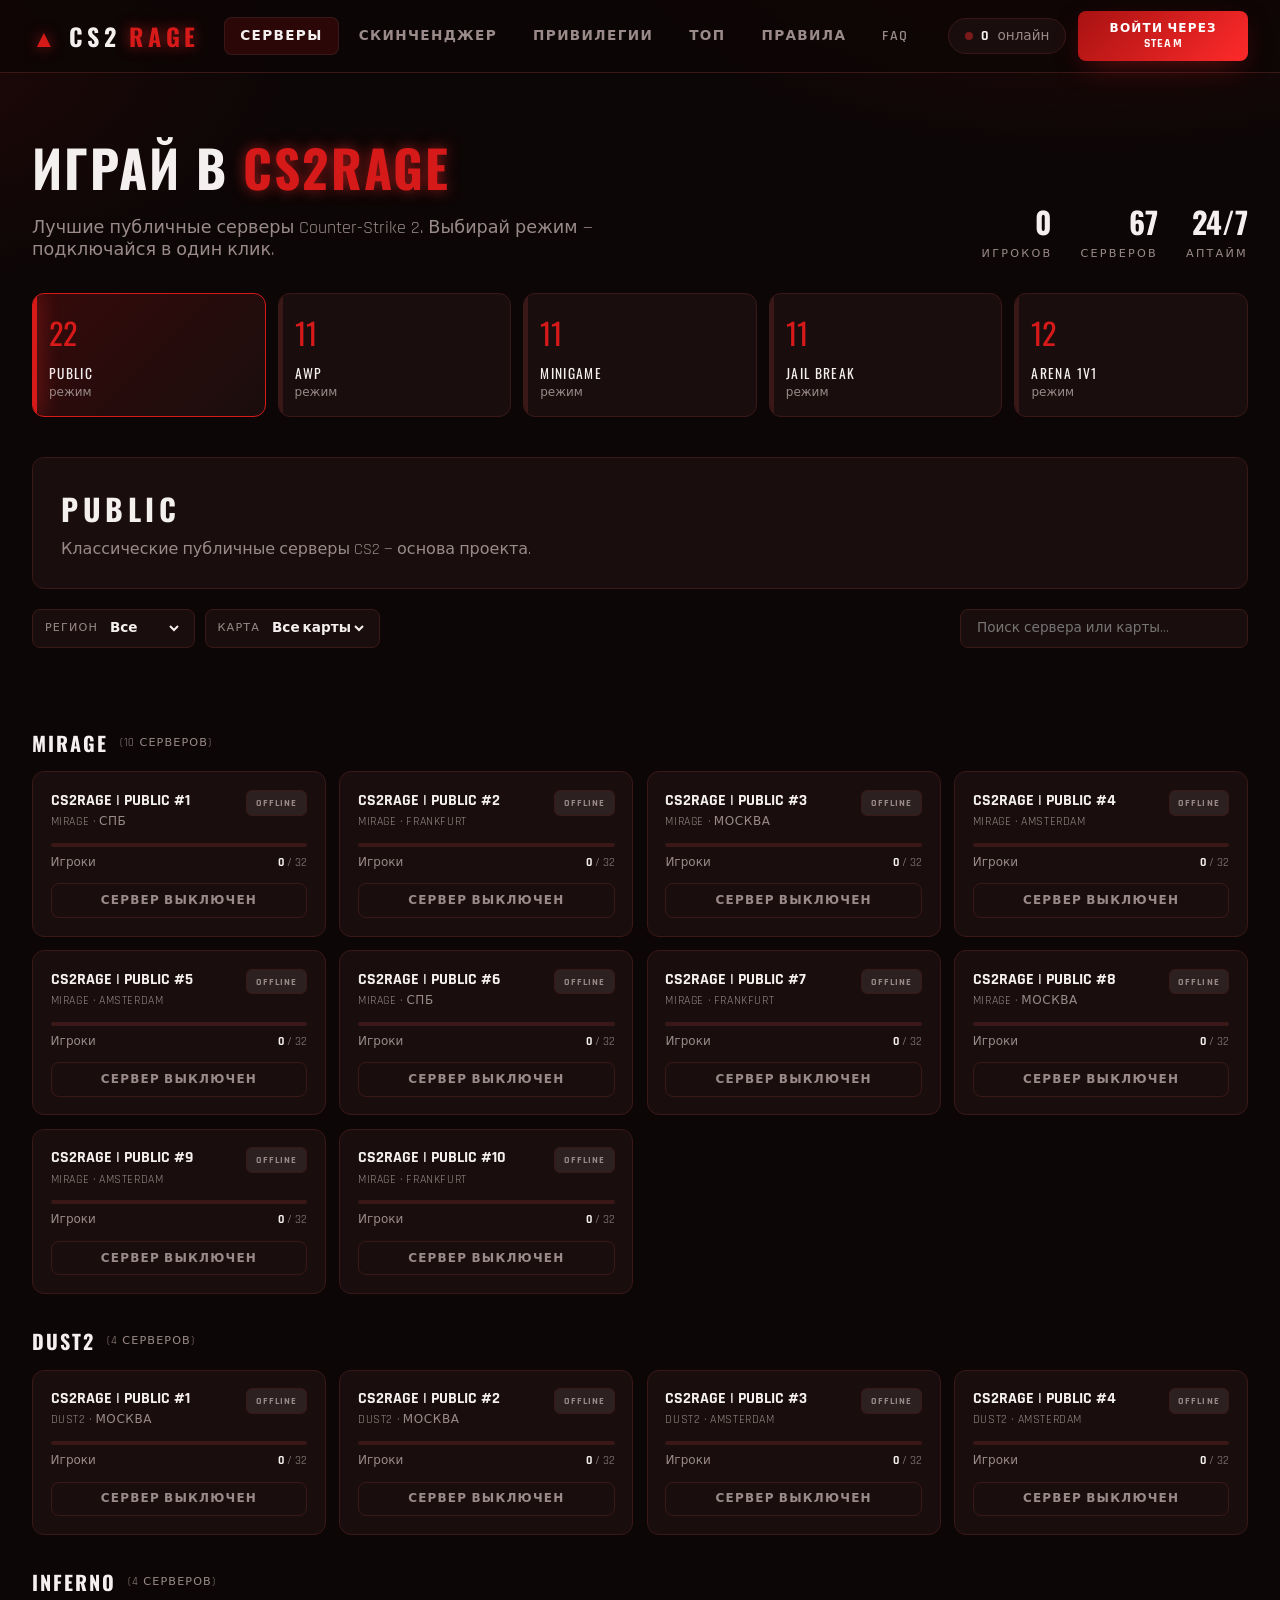
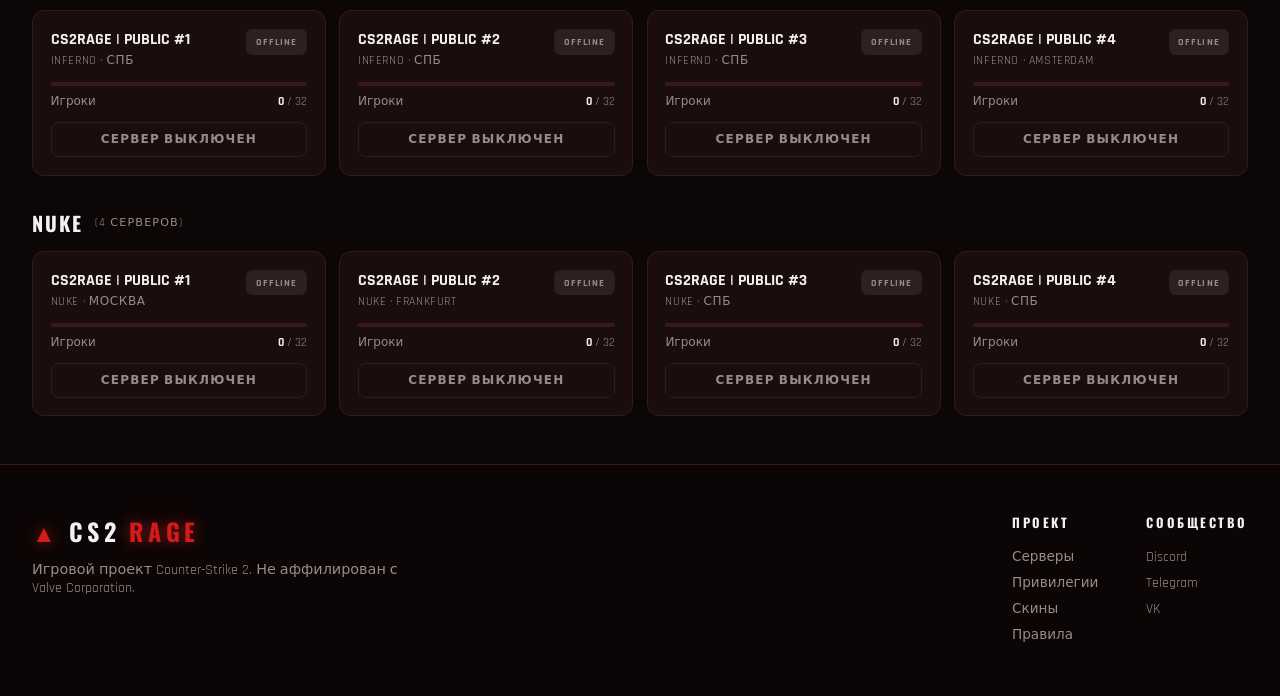
==== cs2rage/index.html @ 8e81a60e "Add files via upload" ====
<!DOCTYPE html>
<html lang="ru">
<head>
<meta charset="UTF-8">
<meta name="viewport" content="width=device-width, initial-scale=1.0">
<title>CS2RAGE — Серверы Counter-Strike 2</title>
<meta name="description" content="CS2RAGE — игровой проект Counter-Strike 2. Public, AWP, Minigame, Jail, Arena.">
<link rel="preconnect" href="https://fonts.googleapis.com">
<link rel="preconnect" href="https://fonts.gstatic.com" crossorigin>
<link href="https://fonts.googleapis.com/css2?family=Rajdhani:wght@500;600;700&family=Oswald:wght@500;700&display=swap" rel="stylesheet">
<link rel="stylesheet" href="css/style.css">
</head>
<body>

<section class="hero">
  <div class="container">
    <div class="row">
      <div>
        <h1>Играй в <span class="text-primary text-glow">CS2RAGE</span></h1>
        <p>Лучшие публичные серверы Counter-Strike 2. Выбирай режим — подключайся в один клик.</p>
      </div>
      <div class="stats" id="hero-stats"></div>
    </div>
    <div class="modes" id="modes"></div>
  </div>
</section>

<section style="padding-top:.5rem">
  <div class="container">
    <div class="mode-info" id="mode-info"></div>
    <div class="filters">
      <div class="filter-group">
        <label class="filter">Регион
          <select id="region">
            <option value="all">Все</option>
            <option value="ru">Россия</option>
            <option value="eu">Европа</option>
          </select>
        </label>
        <label class="filter">Карта
          <select id="map-filter"></select>
        </label>
      </div>
      <input id="search" class="search" placeholder="Поиск сервера или карты...">
    </div>
  </div>
</section>

<section style="padding-top:1rem;padding-bottom:3rem">
  <div class="container" id="servers"></div>
</section>

<script src="js/data-servers.js"></script>
<script src="js/layout.js"></script>
<script src="js/servers.js"></script>
</body>
</html>
---- cs2rage/css/style.css ----
:root{
  --bg:#0d0606;
  --fg:#f5f0f0;
  --muted:#9a8a8a;
  --card:#1a0d0d;
  --border:#3a1818;
  --primary:#d61a1a;
  --primary-glow:#ff2a2a;
  --primary-fg:#fff;
  --radius:12px;
  --shadow-red:0 10px 30px -10px rgba(214,26,26,.5);
  --gradient-red:linear-gradient(135deg,#a81212,#ff2a2a);
}
*{box-sizing:border-box;margin:0;padding:0}
html,body{background:var(--bg);color:var(--fg);font-family:'Rajdhani',system-ui,sans-serif;min-height:100vh}
body{
  background-image:
    radial-gradient(900px 500px at 85% -150px,rgba(214,26,26,.18),transparent 60%),
    radial-gradient(700px 400px at -10% 5%,rgba(214,26,26,.10),transparent 60%);
  background-attachment:fixed;
}
h1,h2,h3,h4{font-family:'Oswald',sans-serif;letter-spacing:.04em}
a{color:inherit;text-decoration:none}
button,select,input{font-family:inherit;color:inherit}
.container{max-width:1340px;margin:0 auto;padding:0 2rem}
.text-glow{text-shadow:0 0 14px rgba(255,42,42,.55)}
.text-primary{color:var(--primary)}
.text-muted{color:var(--muted)}
.bg-gradient-red{background:var(--gradient-red)}
.shadow-red{box-shadow:var(--shadow-red)}

/* HEADER */
header.site{position:sticky;top:0;z-index:50;backdrop-filter:blur(12px);background:rgba(13,6,6,.8);border-bottom:1px solid var(--border)}
header.site .inner{display:flex;align-items:center;justify-content:space-between;height:72px;gap:1.5rem}
.logo{font-family:'Oswald',sans-serif;font-size:1.5rem;letter-spacing:.2em;font-weight:700;display:flex;align-items:center;gap:.5rem}
nav.main{display:flex;gap:.25rem}
nav.main a{padding:.65rem 1rem;border-radius:8px;font-weight:600;font-size:.85rem;text-transform:uppercase;letter-spacing:.1em;color:var(--muted);transition:.2s}
nav.main a:hover{color:var(--fg);background:rgba(214,26,26,.08)}
nav.main a.active{color:var(--fg);background:rgba(214,26,26,.15);box-shadow:inset 0 0 0 1px var(--border)}
.online-pill{display:flex;align-items:center;gap:.5rem;background:var(--card);border:1px solid var(--border);padding:.5rem 1rem;border-radius:999px;font-size:.85rem;color:var(--muted)}
.online-pill .dot{width:8px;height:8px;border-radius:50%;background:#7a1a1a}
.online-pill b{color:var(--fg)}
.btn-steam{background:var(--gradient-red);color:#fff;font-weight:700;text-transform:uppercase;letter-spacing:.1em;font-size:.75rem;padding:.65rem 1.25rem;border-radius:8px;border:none;cursor:pointer;box-shadow:var(--shadow-red);transition:.2s}
.btn-steam:hover{opacity:.9}

/* FOOTER */
footer.site{padding:3rem 0;border-top:1px solid var(--border);background:rgba(13,6,6,.6);margin-top:auto}
footer.site .inner{display:flex;flex-wrap:wrap;justify-content:space-between;gap:2rem}
footer.site .col h4{font-size:.8rem;text-transform:uppercase;letter-spacing:.2em;margin-bottom:.75rem}
footer.site .col a{display:block;font-size:.85rem;color:var(--muted);padding:.25rem 0}
footer.site .col a:hover{color:var(--primary)}
footer.site .cols{display:flex;gap:3rem;flex-wrap:wrap}

/* HERO/Servers */
section{padding:2rem 0}
.hero{padding-top:3.5rem;padding-bottom:2rem}
.hero .row{display:flex;flex-wrap:wrap;justify-content:space-between;align-items:flex-end;gap:2rem;margin-bottom:2rem}
.hero h1{font-size:3.2rem;text-transform:uppercase}
.hero p{margin-top:.75rem;color:var(--muted);max-width:36rem;font-size:1.1rem}
.stats{display:flex;gap:1.75rem;flex-wrap:wrap}
.stat{display:flex;flex-direction:column;align-items:flex-end}
.stat b{font-family:'Oswald',sans-serif;font-size:1.875rem}
.stat span{color:var(--muted);font-size:.7rem;text-transform:uppercase;letter-spacing:.2em;margin-top:.2rem}

.modes{display:grid;grid-template-columns:repeat(auto-fit,minmax(150px,1fr));gap:.75rem}
.mode-btn{position:relative;overflow:hidden;text-align:left;padding:1rem;border-radius:12px;background:var(--card);border:1px solid var(--border);cursor:pointer;transition:.2s}
.mode-btn:hover{border-color:rgba(214,26,26,.6)}
.mode-btn.active{border-color:var(--primary);background:linear-gradient(135deg,rgba(214,26,26,.2),var(--card))}
.mode-btn .bar{position:absolute;left:0;top:0;bottom:0;width:4px;background:var(--border)}
.mode-btn.active .bar{background:var(--primary);box-shadow:0 0 20px var(--primary-glow)}
.mode-btn .num{font-family:'Oswald',sans-serif;font-size:1.875rem;color:var(--primary)}
.mode-btn .name{font-family:'Oswald',sans-serif;font-size:.85rem;text-transform:uppercase;letter-spacing:.1em;margin-top:.5rem}
.mode-btn .lbl{font-size:.75rem;color:var(--muted);margin-top:.1rem}

.mode-info{background:var(--card);border:1px solid var(--border);border-radius:12px;padding:1.75rem}
.mode-info h2{font-size:1.875rem;text-transform:uppercase;letter-spacing:.15em}
.mode-info p{color:var(--muted);margin-top:.5rem}

.filters{margin-top:1.25rem;display:flex;flex-wrap:wrap;justify-content:space-between;gap:1rem}
.filter-group{display:flex;flex-wrap:wrap;gap:.6rem}
.filter{display:flex;align-items:center;gap:.5rem;background:var(--card);border:1px solid var(--border);border-radius:8px;padding:.5rem .75rem;font-size:.7rem;color:var(--muted);text-transform:uppercase;letter-spacing:.1em}
.filter select{background:transparent;border:none;color:var(--fg);font-weight:600;font-size:.85rem;outline:none;cursor:pointer}
.filter select option{background:var(--card)}
.search{background:var(--card);border:1px solid var(--border);border-radius:8px;padding:.6rem 1rem;color:var(--fg);font-size:.85rem;width:18rem;outline:none;transition:.2s}
.search:focus{border-color:var(--primary)}
@media(max-width:600px){.search{width:100%}}

.map-group{margin-top:2rem}
.map-head{display:flex;align-items:center;gap:.75rem;margin-bottom:.85rem}
.map-head h3{font-size:1.25rem;text-transform:uppercase;letter-spacing:.1em}
.map-head span{font-size:.7rem;color:var(--muted);text-transform:uppercase;letter-spacing:.1em}
.servers-grid{display:grid;grid-template-columns:repeat(auto-fill,minmax(280px,1fr));gap:.85rem}

.server-card{background:var(--card);border:1px solid var(--border);border-radius:12px;padding:1.1rem;transition:.2s}
.server-card:hover{border-color:rgba(214,26,26,.6);transform:translateY(-2px)}
.server-card .top{display:flex;justify-content:space-between;align-items:flex-start;gap:.75rem;margin-bottom:.85rem}
.server-card .name{font-weight:700;font-size:1rem}
.server-card .meta{font-size:.75rem;color:var(--muted);margin-top:.2rem;text-transform:uppercase;letter-spacing:.05em}
.badge-off{background:rgba(154,138,138,.15);color:var(--muted);font-size:.65rem;font-weight:700;padding:.3rem .55rem;border-radius:6px;text-transform:uppercase;letter-spacing:.1em;border:1px solid var(--border);white-space:nowrap}
.players-bar{height:4px;background:var(--border);border-radius:2px;overflow:hidden;margin:.85rem 0 .5rem}
.players-bar div{height:100%;background:var(--gradient-red);width:0}
.players-info{display:flex;justify-content:space-between;font-size:.75rem;color:var(--muted)}
.players-info b{color:var(--fg)}
.btn-connect{margin-top:.85rem;width:100%;background:transparent;border:1px solid var(--border);color:var(--muted);padding:.55rem;border-radius:8px;font-weight:700;text-transform:uppercase;letter-spacing:.1em;font-size:.75rem;cursor:not-allowed}

/* SHOP */
.page-title{text-align:center;margin-bottom:2.5rem}
.page-title h1{font-size:3rem;text-transform:uppercase;letter-spacing:.2em}
.page-title p{color:var(--muted);margin-top:.75rem}
.tiers{display:grid;grid-template-columns:repeat(auto-fit,minmax(240px,1fr));gap:1.25rem}
.tier{position:relative;background:var(--card);border:1px solid var(--border);border-radius:16px;padding:1.75rem;display:flex;flex-direction:column;gap:1rem;transition:.2s}
.tier:hover{transform:translateY(-4px);border-color:rgba(214,26,26,.6)}
.tier.featured{border-color:var(--primary);box-shadow:var(--shadow-red)}
.tier .label-top{position:absolute;top:-12px;right:1.25rem;background:var(--primary);color:#fff;font-size:.7rem;text-transform:uppercase;letter-spacing:.1em;font-weight:700;padding:.3rem .65rem;border-radius:4px}
.tier .name{font-family:'Oswald',sans-serif;font-size:1.875rem;text-transform:uppercase;letter-spacing:.15em;background-clip:text;-webkit-background-clip:text;color:transparent}
.tier .price{font-family:'Oswald',sans-serif;font-size:2.25rem}
.tier .price small{font-size:.85rem;color:var(--muted);margin-left:.25rem}
.tier ul{list-style:none;display:flex;flex-direction:column;gap:.5rem;flex:1}
.tier ul li{font-size:.85rem;color:var(--muted);display:flex;gap:.5rem}
.tier ul li::before{content:'✓';color:var(--primary);font-weight:700}
.tier .buy{margin-top:.5rem;background:transparent;border:1px solid var(--border);color:var(--fg);padding:.85rem;border-radius:8px;font-weight:700;text-transform:uppercase;letter-spacing:.1em;font-size:.85rem;cursor:pointer;transition:.2s}
.tier .buy:hover{border-color:var(--primary);color:var(--primary)}
.tier.featured .buy{background:var(--gradient-red);border:none;color:#fff;box-shadow:var(--shadow-red)}

.tier-basic .name{background-image:linear-gradient(to right,#9a8a8a,#d4c4c4)}
.tier-lite .name{background-image:linear-gradient(to right,#3aa3ff,#8de1ff)}
.tier-premium .name{background-image:linear-gradient(to right,#ff2a2a,#ff8a3a)}
.tier-king .name{background-image:linear-gradient(to right,#ffb13a,#ffe082)}
.tier-god .name{background-image:linear-gradient(to right,#ff2a2a,#fff,#ffb13a)}

/* TOP */
.top-table{width:100%;border-collapse:collapse;background:var(--card);border:1px solid var(--border);border-radius:12px;overflow:hidden}
.top-table th,.top-table td{padding:.85rem 1rem;text-align:left;border-bottom:1px solid var(--border);font-size:.9rem}
.top-table th{font-family:'Oswald',sans-serif;text-transform:uppercase;letter-spacing:.1em;font-size:.8rem;color:var(--muted);background:rgba(0,0,0,.3)}
.top-table tr:last-child td{border-bottom:none}
.top-table tr:hover td{background:rgba(214,26,26,.05)}
.rank{font-family:'Oswald',sans-serif;font-size:1.1rem;color:var(--primary);width:50px}

/* RULES / FAQ */
.rules-list{display:flex;flex-direction:column;gap:.75rem;max-width:50rem;margin:0 auto}
.rules-list .rule{background:var(--card);border:1px solid var(--border);border-radius:12px;padding:1.25rem}
.rules-list .rule h3{font-size:1rem;text-transform:uppercase;letter-spacing:.1em;color:var(--primary)}
.rules-list .rule p{margin-top:.5rem;color:var(--muted);font-size:.95rem}

.faq-list{max-width:50rem;margin:0 auto;display:flex;flex-direction:column;gap:.65rem}
.faq-item{background:var(--card);border:1px solid var(--border);border-radius:12px;padding:1.25rem;transition:border-color .2s}
.faq-item[open]{border-color:var(--primary)}
.faq-item summary{cursor:pointer;font-weight:700;text-transform:uppercase;letter-spacing:.05em;list-style:none;display:flex;justify-content:space-between;align-items:center}
.faq-item summary::-webkit-details-marker{display:none}
.faq-item summary::after{content:'+';color:var(--primary);font-size:1.5rem;transition:.2s}
.faq-item[open] summary::after{transform:rotate(45deg)}
.faq-item p{margin-top:.75rem;color:var(--muted);line-height:1.55}

/* SKINCHANGER */
.skin-layout{display:grid;grid-template-columns:280px 1fr;gap:1.5rem}
@media(max-width:900px){.skin-layout{grid-template-columns:1fr}}
.skin-cats{background:var(--card);border:1px solid var(--border);border-radius:12px;padding:.75rem;display:flex;flex-direction:column;gap:.3rem;height:fit-content}
.skin-cats button{background:transparent;border:none;color:var(--muted);text-align:left;padding:.75rem 1rem;border-radius:8px;font-weight:700;text-transform:uppercase;letter-spacing:.1em;font-size:.8rem;cursor:pointer;transition:.2s}
.skin-cats button:hover{background:rgba(214,26,26,.08);color:var(--fg)}
.skin-cats button.active{background:var(--gradient-red);color:#fff;box-shadow:var(--shadow-red)}

.skin-main{background:var(--card);border:1px solid var(--border);border-radius:12px;padding:1.5rem}
.weapons-grid{display:grid;grid-template-columns:repeat(auto-fill,minmax(160px,1fr));gap:.75rem}
.weapon{background:var(--bg);border:1px solid var(--border);border-radius:10px;padding:.85rem;cursor:pointer;transition:.2s;text-align:center}
.weapon:hover{border-color:var(--primary)}
.weapon.active{border-color:var(--primary);background:rgba(214,26,26,.1)}
.weapon .nm{font-weight:700;font-size:.85rem;text-transform:uppercase;letter-spacing:.05em}
.weapon .sk{font-size:.7rem;color:var(--muted);margin-top:.25rem}

.skin-config{margin-top:1.5rem;padding-top:1.5rem;border-top:1px solid var(--border);display:grid;gap:1rem}
.field label{display:block;font-size:.7rem;text-transform:uppercase;letter-spacing:.15em;color:var(--muted);margin-bottom:.4rem}
.field select,.field input{width:100%;background:var(--bg);border:1px solid var(--border);border-radius:8px;padding:.65rem .85rem;outline:none;transition:.2s}
.field select:focus,.field input:focus{border-color:var(--primary)}
.field .row-val{display:flex;justify-content:space-between;font-size:.8rem;color:var(--muted);margin-top:.25rem}
.field .row-val b{color:var(--fg)}
.btn-apply{background:var(--gradient-red);color:#fff;border:none;padding:1rem;border-radius:8px;font-weight:700;text-transform:uppercase;letter-spacing:.1em;cursor:pointer;box-shadow:var(--shadow-red);transition:.2s}
.btn-apply:hover{opacity:.9}
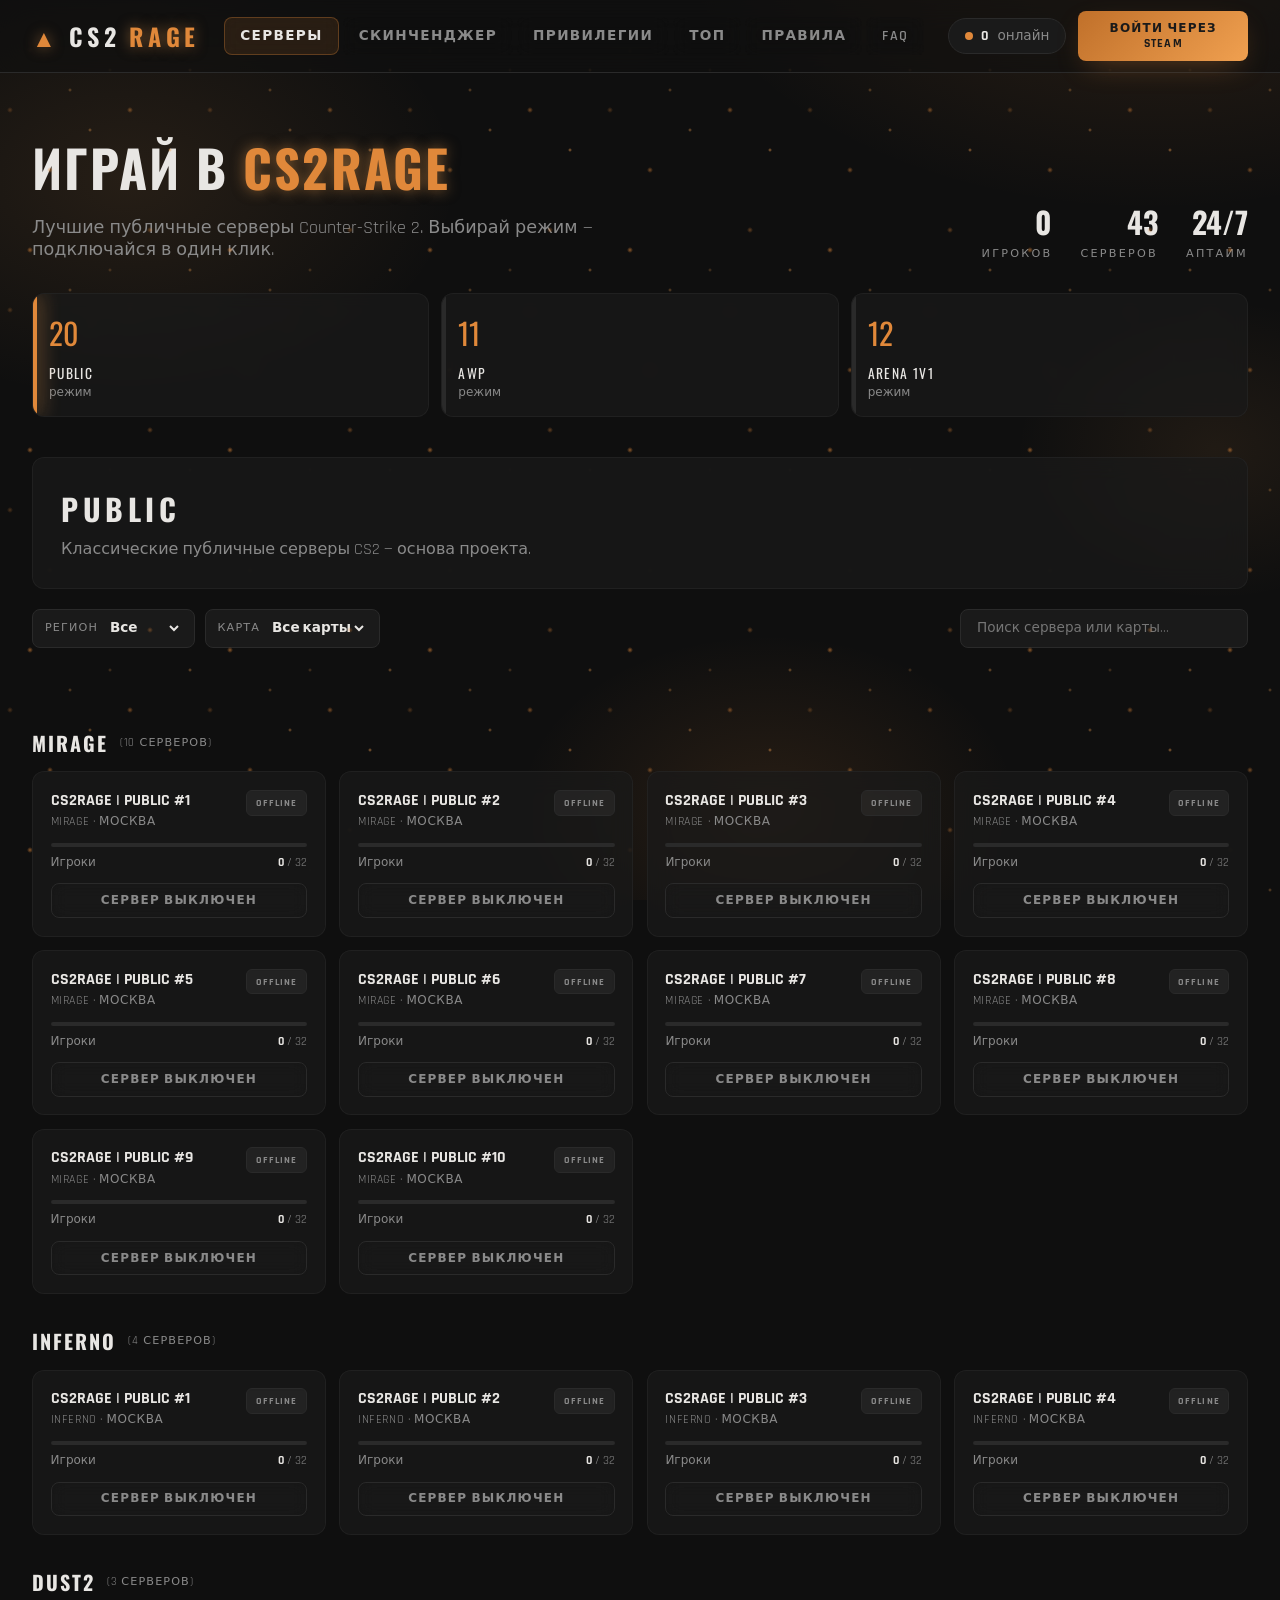
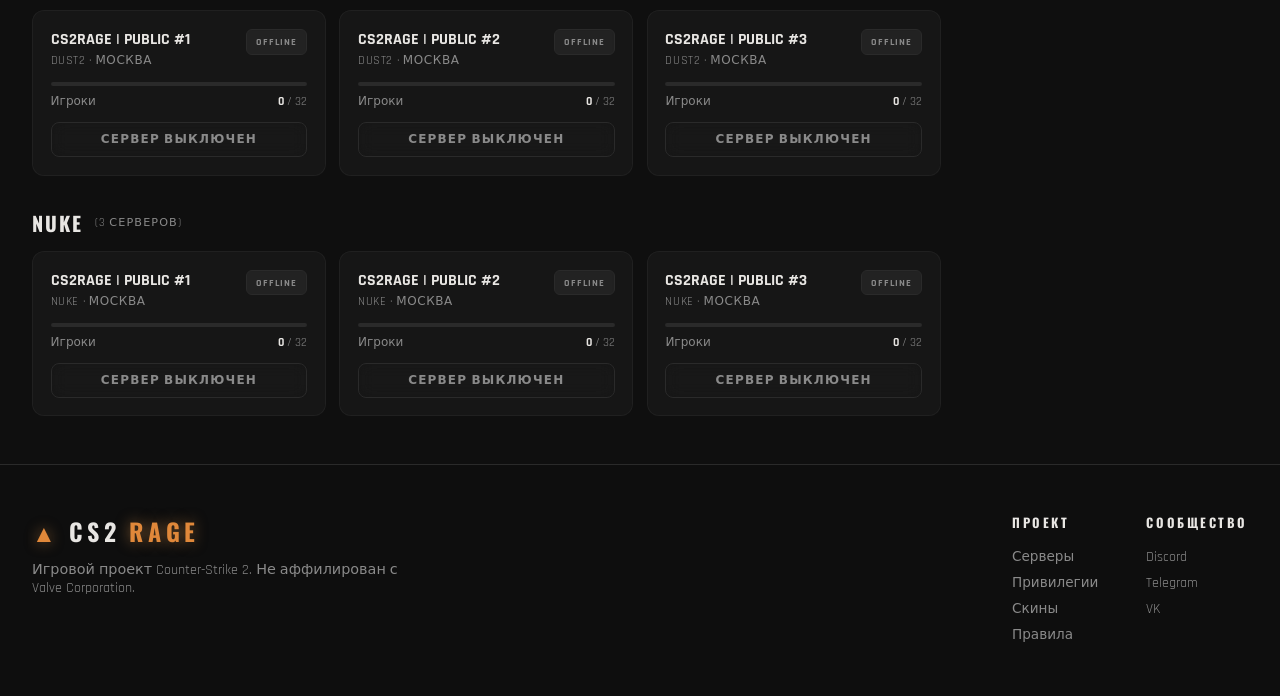
==== commit 4623fbec: "хазбик" ====
--- a/cs2rage/index.html
+++ b/cs2rage/index.html
@@ -8,7 +8,8 @@
 <link rel="preconnect" href="https://fonts.googleapis.com">
 <link rel="preconnect" href="https://fonts.gstatic.com" crossorigin>
 <link href="https://fonts.googleapis.com/css2?family=Rajdhani:wght@500;600;700&family=Oswald:wght@500;700&display=swap" rel="stylesheet">
-<link rel="stylesheet" href="css/style.css">
+<link rel="stylesheet" href="css/main.css">
+<link rel="stylesheet" href="css/servers.css">
 </head>
 <body>
 
@@ -31,11 +32,7 @@
     <div class="filters">
       <div class="filter-group">
         <label class="filter">Регион
-          <select id="region">
-            <option value="all">Все</option>
-            <option value="ru">Россия</option>
-            <option value="eu">Европа</option>
-          </select>
+          <select id="region"><option value="all">Все</option><option value="ru">Россия</option><option value="eu">Европа</option></select>
         </label>
         <label class="filter">Карта
           <select id="map-filter"></select>
@@ -54,4 +51,4 @@
 <script src="js/layout.js"></script>
 <script src="js/servers.js"></script>
 </body>
-</html>
+</html>
--- a/cs2rage/css/main.css
+++ b/cs2rage/css/main.css
@@ -0,0 +1,156 @@
+:root{
+  --bg:#0f0f0f;
+  --fg:#e8e6e3;
+  --muted:#8a8a8a;
+  --card:#1a1a1a;
+  --border:#2a2a2a;
+  --primary:#e0883a;
+  --primary-glow:#f0a050;
+  --primary-fg:#1a1a1a;
+  --radius:12px;
+  --shadow-orange:0 10px 30px -10px rgba(224,136,58,.4);
+  --gradient-orange:linear-gradient(135deg,#c0702a,#f0a050);
+}
+*{box-sizing:border-box;margin:0;padding:0}
+html,body{background:var(--bg);color:var(--fg);font-family:'Rajdhani',system-ui,sans-serif;min-height:100vh}
+body{
+  background-color: #0f0f0f;
+  background-image:
+    /* Большое пятно справа сверху */
+    radial-gradient(800px 500px at 90% -10%, rgba(224,136,58, 0.15), transparent 60%),
+    /* Среднее пятно слева */
+    radial-gradient(600px 400px at 10% 20%, rgba(240,160,80, 0.10), transparent 55%),
+    /* Нижнее пятно */
+    radial-gradient(500px 350px at 60% 90%, rgba(224,136,58, 0.12), transparent 50%),
+    /* Ещё одно справа */
+    radial-gradient(400px 300px at 95% 50%, rgba(240,160,80, 0.08), transparent 50%);
+  background-attachment: fixed;
+}
+h1,h2,h3,h4{font-family:'Oswald',sans-serif;letter-spacing:.04em}
+a{color:inherit;text-decoration:none}
+button,select,input{font-family:inherit;color:inherit}
+.container{max-width:1340px;margin:0 auto;padding:0 2rem}
+.text-glow{text-shadow:0 0 14px rgba(240,160,80,.5)}
+.text-primary{color:var(--primary)}
+.text-muted{color:var(--muted)}
+.bg-gradient-orange{background:var(--gradient-orange)}
+.shadow-orange{box-shadow:var(--shadow-orange)}
+.page-title{text-align:center;margin-bottom:2.5rem}
+.page-title h1{font-size:3rem;text-transform:uppercase;letter-spacing:.2em}
+.page-title p{color:var(--muted);margin-top:.75rem}
+
+/* HEADER */
+header.site{position:sticky;top:0;z-index:50;backdrop-filter:blur(12px);background:rgba(15,15,15,.85);border-bottom:1px solid var(--border)}
+header.site .inner{display:flex;align-items:center;justify-content:space-between;height:72px;gap:1.5rem}
+.logo{font-family:'Oswald',sans-serif;font-size:1.5rem;letter-spacing:.2em;font-weight:700;display:flex;align-items:center;gap:.5rem}
+.logo-emoji{font-size:1.8rem}
+nav.main{display:flex;gap:.25rem}
+nav.main a{padding:.65rem 1rem;border-radius:8px;font-weight:600;font-size:.85rem;text-transform:uppercase;letter-spacing:.1em;color:var(--muted);transition:.2s}
+nav.main a:hover{color:var(--fg);background:rgba(224,136,58,.08)}
+nav.main a.active{color:var(--fg);background:rgba(224,136,58,.12);box-shadow:inset 0 0 0 1px rgba(224,136,58,.3)}
+.online-pill{display:flex;align-items:center;gap:.5rem;background:var(--card);border:1px solid var(--border);padding:.5rem 1rem;border-radius:999px;font-size:.85rem;color:var(--muted)}
+.online-pill .dot{width:8px;height:8px;border-radius:50%;background:var(--primary);animation:pulse-dot 2s infinite}
+.online-pill b{color:var(--fg)}
+.btn-steam{background:var(--gradient-orange);color:var(--primary-fg);font-weight:700;text-transform:uppercase;letter-spacing:.1em;font-size:.75rem;padding:.65rem 1.25rem;border-radius:8px;border:none;cursor:pointer;box-shadow:var(--shadow-orange);transition:.2s}
+.btn-steam:hover{opacity:.9}
+/* Парящие оранжевые частицы */
+body::before {
+    /* Чтобы контент был поверх частиц */
+.container, header, footer, section {
+  position: relative;
+  z-index: 1;
+}
+  content: '';
+  position: fixed;
+  top: 0;
+  left: 0;
+  width: 100%;
+  height: 100%;
+  pointer-events: none;
+  z-index: 0;
+  background-image:
+    radial-gradient(3px 3px at 15% 25%, rgba(224,136,58, 0.6), transparent),
+    radial-gradient(2px 2px at 45% 65%, rgba(240,160,80, 0.5), transparent),
+    radial-gradient(3px 3px at 75% 15%, rgba(224,136,58, 0.4), transparent),
+    radial-gradient(2px 2px at 85% 75%, rgba(240,160,80, 0.6), transparent),
+    radial-gradient(3px 3px at 25% 85%, rgba(224,136,58, 0.5), transparent),
+    radial-gradient(2px 2px at 55% 35%, rgba(240,160,80, 0.3), transparent),
+    radial-gradient(3px 3px at 65% 55%, rgba(224,136,58, 0.5), transparent),
+    radial-gradient(2px 2px at 35% 45%, rgba(240,160,80, 0.4), transparent),
+    radial-gradient(3px 3px at 5% 55%, rgba(224,136,58, 0.3), transparent),
+    radial-gradient(2px 2px at 95% 35%, rgba(240,160,80, 0.5), transparent);
+  background-size: 200px 200px;
+  animation: float-particles 20s ease-in-out infinite;
+}
+
+@keyframes float-particles {
+  0%, 100% { transform: translateY(0) rotate(0deg); opacity: 0.8; }
+  25% { transform: translateY(-15px) rotate(1deg); opacity: 1; }
+  50% { transform: translateY(-5px) rotate(-1deg); opacity: 0.6; }
+  75% { transform: translateY(-20px) rotate(0.5deg); opacity: 0.9; }
+}
+@keyframes pulse-dot{0%,100%{opacity:1}50%{opacity:.4}}
+
+/* FOOTER */
+footer.site{padding:3rem 0;border-top:1px solid var(--border);background:rgba(15,15,15,.6);margin-top:auto}
+footer.site .inner{display:flex;flex-wrap:wrap;justify-content:space-between;gap:2rem}
+footer.site .col h4{font-size:.8rem;text-transform:uppercase;letter-spacing:.2em;margin-bottom:.75rem}
+footer.site .col a{display:block;font-size:.85rem;color:var(--muted);padding:.25rem 0}
+footer.site .col a:hover{color:var(--primary)}
+footer.site .cols{display:flex;gap:3rem;flex-wrap:wrap}
+/* ===== СТЕКЛЯННЫЙ ЭФФЕКТ (Glassmorphism) ===== */
+
+/* Карточки */
+.server-card,
+.mode-btn,
+.mode-info,
+.tier,
+.faq-item,
+.rule-item,
+.ban-type-card,
+.weapon,
+.skin-cats,
+.skin-main,
+.admin-card,
+.top-table {
+  backdrop-filter: blur(12px);
+  -webkit-backdrop-filter: blur(12px);
+  background: rgba(26, 26, 26, 0.7) !important;
+  border: 1px solid rgba(42, 42, 42, 0.5) !important;
+}
+
+/* Кнопки */
+.btn-steam,
+.btn-connect,
+.btn-apply,
+.btn-random,
+.admin-btn,
+.tier .buy,
+nav.main a,
+.mode-btn,
+.weapon {
+  backdrop-filter: blur(8px);
+  -webkit-backdrop-filter: blur(8px);
+}
+
+/* Хедер */
+header.site {
+  backdrop-filter: blur(16px) !important;
+  -webkit-backdrop-filter: blur(16px) !important;
+  background: rgba(15, 15, 15, 0.6) !important;
+}
+
+/* Футер */
+footer.site {
+  backdrop-filter: blur(16px);
+  -webkit-backdrop-filter: blur(16px);
+  background: rgba(15, 15, 15, 0.5) !important;
+}
+
+/* При наведении — больше непрозрачности */
+.server-card:hover,
+.tier:hover,
+.rule-item:hover,
+.weapon:hover {
+  background: rgba(26, 26, 26, 0.85) !important;
+}
--- a/cs2rage/css/servers.css
+++ b/cs2rage/css/servers.css
@@ -0,0 +1,47 @@
+section{padding:2rem 0}
+.hero{padding-top:3.5rem;padding-bottom:2rem}
+.hero .row{display:flex;flex-wrap:wrap;justify-content:space-between;align-items:flex-end;gap:2rem;margin-bottom:2rem}
+.hero h1{font-size:3.2rem;text-transform:uppercase}
+.hero p{margin-top:.75rem;color:var(--muted);max-width:36rem;font-size:1.1rem}
+.stats{display:flex;gap:1.75rem;flex-wrap:wrap}
+.stat{display:flex;flex-direction:column;align-items:flex-end}
+.stat b{font-family:'Oswald',sans-serif;font-size:1.875rem}
+.stat span{color:var(--muted);font-size:.7rem;text-transform:uppercase;letter-spacing:.2em;margin-top:.2rem}
+.modes{display:grid;grid-template-columns:repeat(auto-fit,minmax(150px,1fr));gap:.75rem}
+.mode-btn{position:relative;overflow:hidden;text-align:left;padding:1rem;border-radius:12px;background:var(--card);border:1px solid var(--border);cursor:pointer;transition:.2s}
+.mode-btn:hover{border-color:rgba(224,136,58,.5)}
+.mode-btn.active{border-color:var(--primary);background:linear-gradient(135deg,rgba(224,136,58,.15),var(--card))}
+.mode-btn .bar{position:absolute;left:0;top:0;bottom:0;width:4px;background:var(--border)}
+.mode-btn.active .bar{background:var(--primary);box-shadow:0 0 20px var(--primary-glow)}
+.mode-btn .num{font-family:'Oswald',sans-serif;font-size:1.875rem;color:var(--primary)}
+.mode-btn .name{font-family:'Oswald',sans-serif;font-size:.85rem;text-transform:uppercase;letter-spacing:.1em;margin-top:.5rem}
+.mode-btn .lbl{font-size:.75rem;color:var(--muted);margin-top:.1rem}
+.mode-info{background:var(--card);border:1px solid var(--border);border-radius:12px;padding:1.75rem}
+.mode-info h2{font-size:1.875rem;text-transform:uppercase;letter-spacing:.15em}
+.mode-info p{color:var(--muted);margin-top:.5rem}
+.filters{margin-top:1.25rem;display:flex;flex-wrap:wrap;justify-content:space-between;gap:1rem}
+.filter-group{display:flex;flex-wrap:wrap;gap:.6rem}
+.filter{display:flex;align-items:center;gap:.5rem;background:var(--card);border:1px solid var(--border);border-radius:8px;padding:.5rem .75rem;font-size:.7rem;color:var(--muted);text-transform:uppercase;letter-spacing:.1em}
+.filter select{background:transparent;border:none;color:var(--fg);font-weight:600;font-size:.85rem;outline:none;cursor:pointer}
+.filter select option{background:var(--card);color:var(--fg)}
+.search{background:var(--card);border:1px solid var(--border);border-radius:8px;padding:.6rem 1rem;color:var(--fg);font-size:.85rem;width:18rem;outline:none;transition:.2s}
+.search:focus{border-color:var(--primary)}
+@media(max-width:600px){.search{width:100%}}
+.map-group{margin-top:2rem}
+.map-head{display:flex;align-items:center;gap:.75rem;margin-bottom:.85rem}
+.map-head h3{font-size:1.25rem;text-transform:uppercase;letter-spacing:.1em}
+.map-head span{font-size:.7rem;color:var(--muted);text-transform:uppercase;letter-spacing:.1em}
+.servers-grid{display:grid;grid-template-columns:repeat(auto-fill,minmax(280px,1fr));gap:.85rem}
+.server-card{background:var(--card);border:1px solid var(--border);border-radius:12px;padding:1.1rem;transition:.2s}
+.server-card:hover{border-color:rgba(224,136,58,.5);transform:translateY(-2px)}
+.server-card .top{display:flex;justify-content:space-between;align-items:flex-start;gap:.75rem;margin-bottom:.85rem}
+.server-card .name{font-weight:700;font-size:1rem}
+.server-card .meta{font-size:.75rem;color:var(--muted);margin-top:.2rem;text-transform:uppercase;letter-spacing:.05em}
+.badge-off{background:rgba(138,138,138,.1);color:var(--muted);font-size:.65rem;font-weight:700;padding:.3rem .55rem;border-radius:6px;text-transform:uppercase;letter-spacing:.1em;border:1px solid var(--border);white-space:nowrap}
+.badge-on{background:rgba(224,136,58,.12);color:var(--primary);font-size:.65rem;font-weight:700;padding:.3rem .55rem;border-radius:6px;text-transform:uppercase;letter-spacing:.1em;border:1px solid rgba(224,136,58,.3);white-space:nowrap}
+.players-bar{height:4px;background:var(--border);border-radius:2px;overflow:hidden;margin:.85rem 0 .5rem}
+.players-bar div{height:100%;background:var(--gradient-orange);width:0}
+.players-info{display:flex;justify-content:space-between;font-size:.75rem;color:var(--muted)}
+.players-info b{color:var(--fg)}
+.btn-connect{margin-top:.85rem;width:100%;background:transparent;border:1px solid var(--border);color:var(--muted);padding:.55rem;border-radius:8px;font-weight:700;text-transform:uppercase;letter-spacing:.1em;font-size:.75rem;cursor:pointer;transition:.2s}
+.btn-connect:hover{border-color:var(--primary);color:var(--primary)}
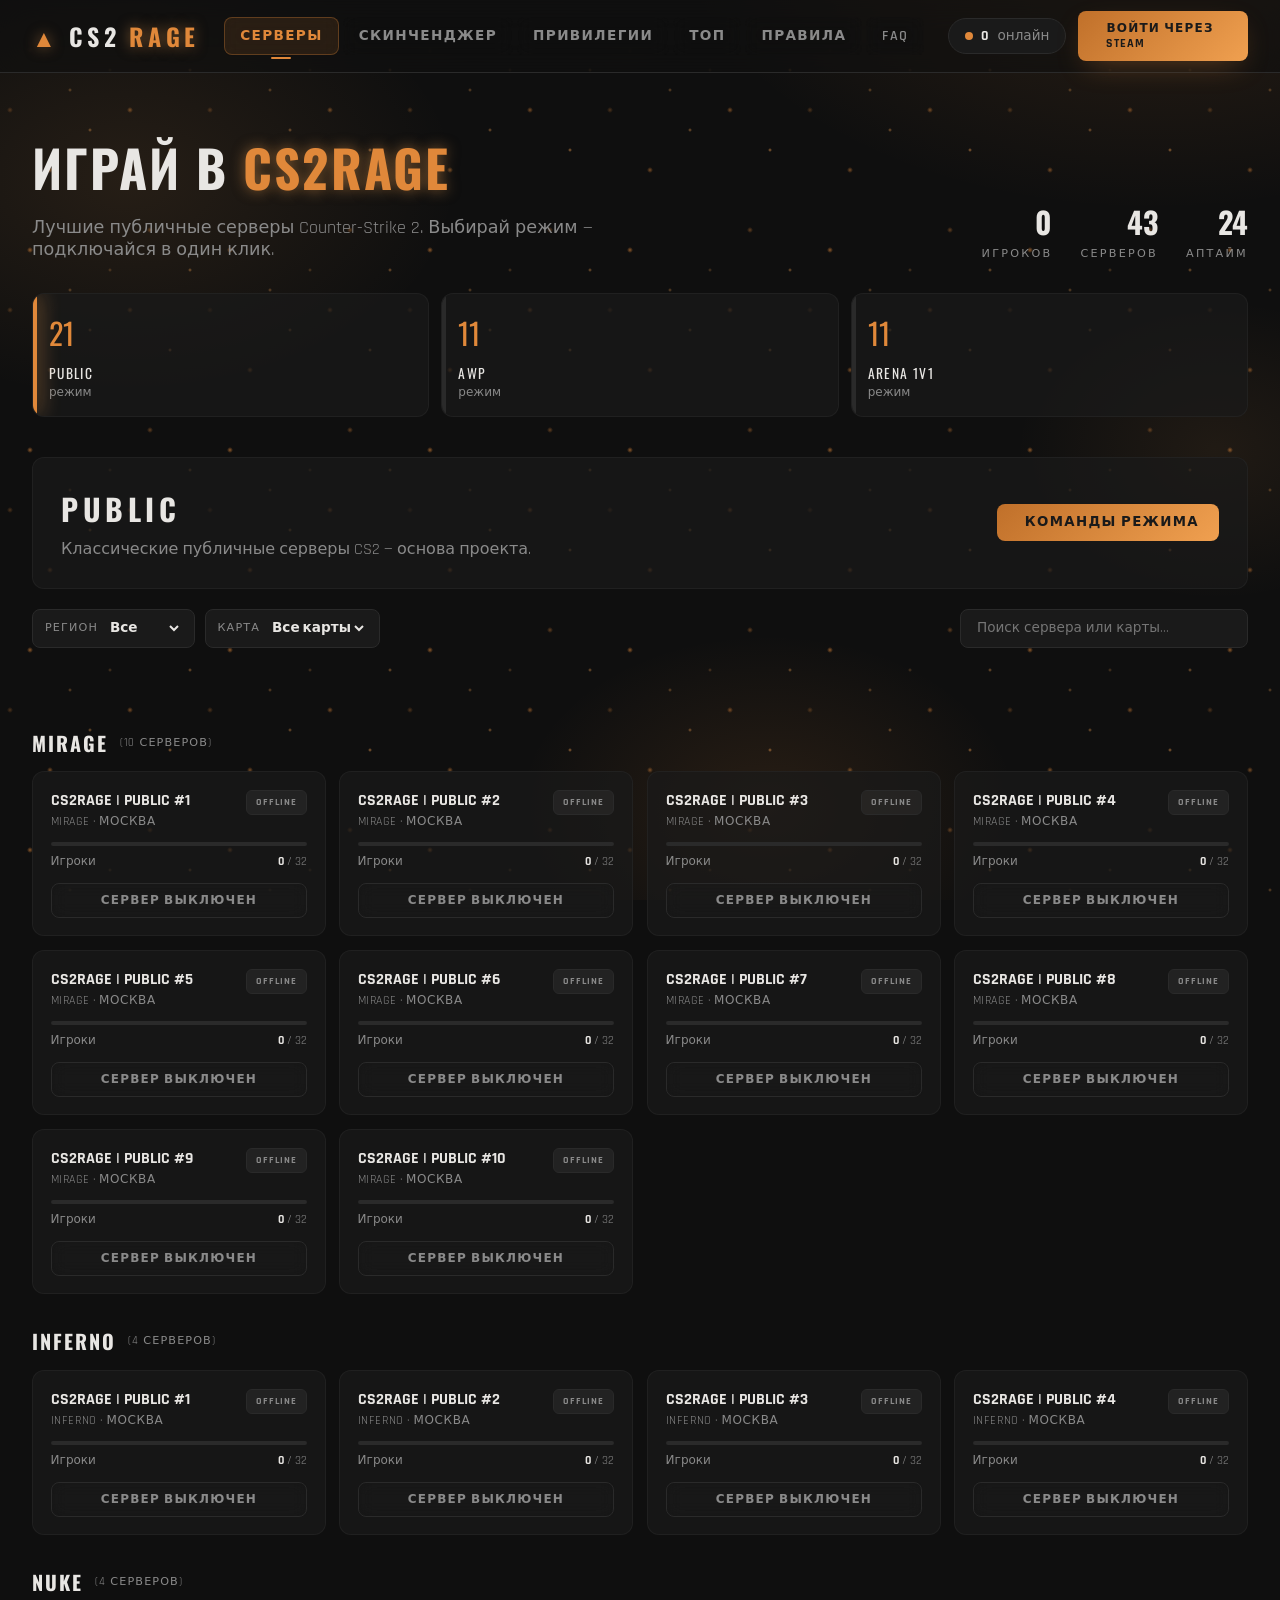
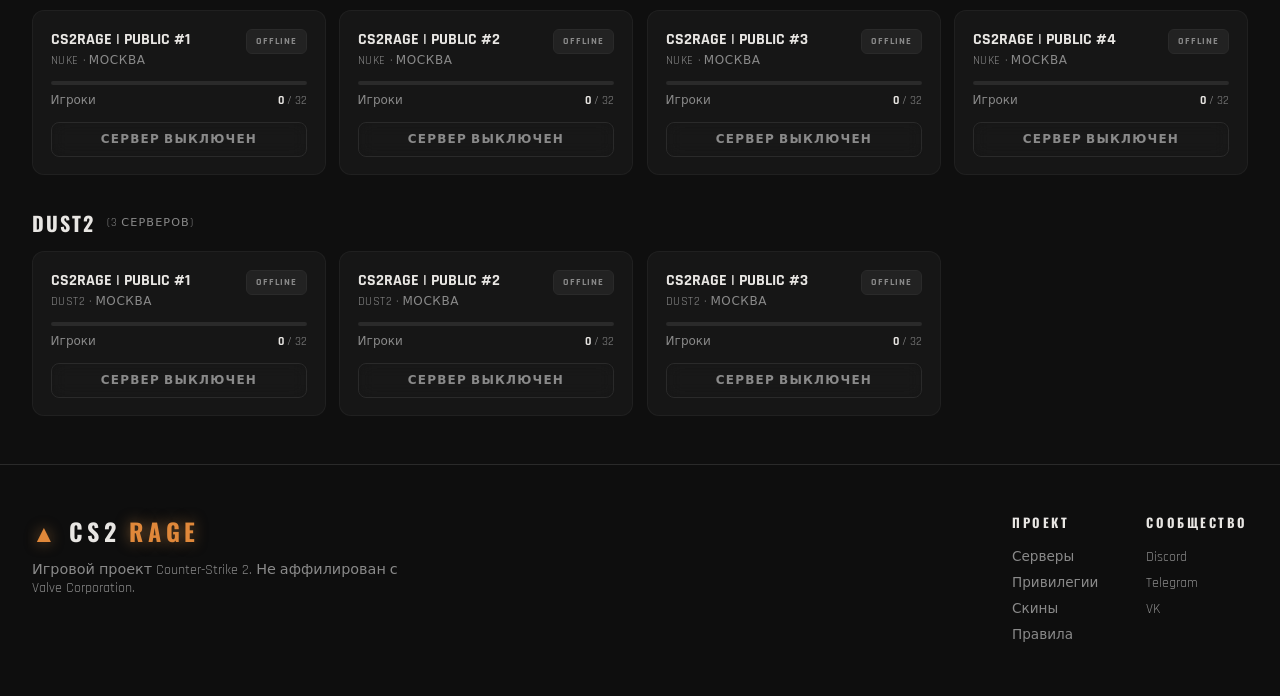
==== commit a1a3d330: "добавил больше анимаций" ====
--- a/cs2rage/index.html
+++ b/cs2rage/index.html
@@ -50,5 +50,27 @@
 <script src="js/data-servers.js"></script>
 <script src="js/layout.js"></script>
 <script src="js/servers.js"></script>
+<style>
+    .lang-switch:hover {
+        border-color: var(--primary) !important;
+        color: var(--primary) !important;
+    }
+    .btn-commands {
+        background: var(--gradient-orange);
+        border: none;
+        color: var(--primary-fg);
+        padding: 10px 20px;
+        border-radius: 8px;
+        cursor: pointer;
+        font-weight: 700;
+        text-transform: uppercase;
+        letter-spacing: 0.1em;
+        transition: 0.2s;
+    }
+    .btn-commands:hover {
+        transform: translateY(-1px);
+        box-shadow: var(--shadow-orange);
+    }
+</style>
 </body>
 </html>
--- a/cs2rage/css/main.css
+++ b/cs2rage/css/main.css
@@ -153,4 +153,428 @@
 .rule-item:hover,
 .weapon:hover {
   background: rgba(26, 26, 26, 0.85) !important;
-}+}
+/* Логотип */
+.logo {
+    font-family: 'Oswald', sans-serif;
+    font-size: 1.5rem;
+    letter-spacing: .2em;
+    font-weight: 700;
+    display: inline-flex;
+    align-items: center;
+    gap: .5rem;
+    text-decoration: none;
+}
+
+/* Анимация только для треугольника (стрелочки) */
+.logo:hover .text-primary:first-child {
+    animation: fullRotate 0.6s ease-in-out;
+}
+
+@keyframes fullRotate {
+    0% {
+        transform: rotate(0deg);
+    }
+    100% {
+        transform: rotate(360deg);
+    }
+}
+/* Обводка только для карточек серверов */
+.server-card:hover,
+.mode-btn:hover,
+.tier:hover {
+    border: 1px solid #e0883a;
+    box-shadow: 0 0 0 1px rgba(224,136,58,0.3), 0 8px 20px rgba(0,0,0,0.2);
+    transition: all 0.2s ease;
+}
+/* Добавить в конец main.css */
+@keyframes fadeInUp {
+    from {
+        opacity: 0;
+        transform: translateY(30px);
+    }
+    to {
+        opacity: 1;
+        transform: translateY(0);
+    }
+}
+
+.server-card, .tier, .mode-btn, .skin-tile, .faq-item, .rule-item {
+    animation: fadeInUp 0.5s ease forwards;
+    opacity: 0;
+}
+
+.server-card:nth-child(1) { animation-delay: 0.05s; }
+.server-card:nth-child(2) { animation-delay: 0.1s; }
+.server-card:nth-child(3) { animation-delay: 0.15s; }
+.server-card:nth-child(4) { animation-delay: 0.2s; }
+.server-card:nth-child(5) { animation-delay: 0.25s; }
+/* Мягкий блеск на карточках (едва заметный) */
+.server-card, .tier, .skin-tile, .mode-btn, .faq-item, .rule-item {
+    position: relative;
+    overflow: hidden;
+}
+
+.server-card::before, .tier::before, .skin-tile::before, 
+.mode-btn::before, .faq-item::before, .rule-item::before {
+    content: '';
+    position: absolute;
+    top: 0;
+    left: -150%;
+    width: 80%;
+    height: 100%;
+    background: linear-gradient(90deg, 
+        transparent, 
+        rgba(224,136,58,0.03), 
+        rgba(224,136,58,0.06),
+        rgba(224,136,58,0.03), 
+        transparent);
+    transform: skewX(-15deg);
+    transition: left 0.8s ease;
+    pointer-events: none;
+}
+
+.server-card:hover::before, .tier:hover::before, .skin-tile:hover::before,
+.mode-btn:hover::before, .faq-item:hover::before, .rule-item:hover::before {
+    left: 100%;
+}
+/* Минималистичная подсветка активного пункта меню */
+nav.main a.active {
+    position: relative;
+    color: #e0883a;
+}
+
+nav.main a.active::after {
+    content: '';
+    position: absolute;
+    bottom: -4px;
+    left: 50%;
+    transform: translateX(-50%);
+    width: 20px;
+    height: 2px;
+    background: #e0883a;
+    border-radius: 2px;
+}
+/* Добавить в main.css */
+.preloader {
+    position: fixed;
+    top: 0;
+    left: 0;
+    width: 100%;
+    height: 100%;
+    background: #0a0f1c;
+    display: flex;
+    justify-content: center;
+    align-items: center;
+    z-index: 9999;
+    transition: opacity 0.5s ease;
+}
+
+.preloader.hide {
+    opacity: 0;
+    pointer-events: none;
+}
+
+.loader {
+    width: 50px;
+    height: 50px;
+    border: 3px solid rgba(224,136,58,0.2);
+    border-top-color: #e0883a;
+    border-radius: 50%;
+    animation: spin 0.8s linear infinite;
+}
+
+@keyframes spin {
+    to { transform: rotate(360deg); }
+}
+
+.skeleton-loader {
+    background: linear-gradient(90deg, #1a1f2e 25%, #2a2f3e 50%, #1a1f2e 75%);
+    background-size: 200% 100%;
+    animation: loading 1.5s infinite;
+    border-radius: 8px;
+}
+
+@keyframes loading {
+    0% { background-position: 200% 0; }
+    100% { background-position: -200% 0; }
+}
+
+@keyframes spinLoader {
+    to { transform: rotate(360deg); }
+}
+
+.loading-spinner {
+    width: 24px;
+    height: 24px;
+    border: 2px solid rgba(224,136,58,0.2);
+    border-top-color: #e0883a;
+    border-radius: 50%;
+    animation: spinLoader 0.6s linear infinite;
+    display: inline-block;
+}
+/* ===== ПЛАВНЫЕ АНИМАЦИИ ДЛЯ ВСЕХ ДЕЙСТВИЙ ===== */
+
+/* Плавное появление контента при загрузке */
+.container, section, .server-card, .mode-btn, .tier, .weapon, .faq-item, .rule-item {
+    animation: fadeInUp 0.5s cubic-bezier(0.2, 0.9, 0.4, 1.1) forwards;
+    opacity: 0;
+}
+
+/* Задержки для элементов */
+.server-card:nth-child(1) { animation-delay: 0.05s; }
+.server-card:nth-child(2) { animation-delay: 0.1s; }
+.server-card:nth-child(3) { animation-delay: 0.15s; }
+.server-card:nth-child(4) { animation-delay: 0.2s; }
+.server-card:nth-child(5) { animation-delay: 0.25s; }
+.server-card:nth-child(6) { animation-delay: 0.3s; }
+.mode-btn:nth-child(1) { animation-delay: 0.05s; }
+.mode-btn:nth-child(2) { animation-delay: 0.1s; }
+.mode-btn:nth-child(3) { animation-delay: 0.15s; }
+
+@keyframes fadeInUp {
+    from {
+        opacity: 0;
+        transform: translateY(30px);
+    }
+    to {
+        opacity: 1;
+        transform: translateY(0);
+    }
+}
+
+/* Плавные переходы для всех кликабельных элементов */
+button, 
+a, 
+.mode-btn, 
+.server-card, 
+.weapon, 
+.tier .buy,
+.admin-btn,
+.btn-steam,
+.btn-connect,
+.filter select,
+.skin-cats button,
+.faq-item summary {
+    transition: all 0.3s cubic-bezier(0.2, 0.9, 0.4, 1.1) !important;
+}
+
+/* Эффект нажатия для кнопок */
+button:active, 
+.mode-btn:active, 
+.weapon:active,
+.btn-steam:active,
+.admin-btn:active {
+    transform: scale(0.97) !important;
+    transition: transform 0.1s ease !important;
+}
+
+/* Плавное изменение фона при ховере */
+button:hover, 
+.mode-btn:hover, 
+.weapon:hover,
+.server-card:hover,
+.tier:hover {
+    transition: all 0.25s cubic-bezier(0.2, 0.9, 0.4, 1.1) !important;
+}
+
+/* Плавное появление модальных окон */
+.commands-modal {
+    animation: fadeInModal 0.25s cubic-bezier(0.2, 0.9, 0.4, 1.1) forwards;
+}
+
+.commands-modal-content {
+    animation: slideUpModal 0.3s cubic-bezier(0.2, 0.9, 0.4, 1.1) forwards;
+}
+
+@keyframes fadeInModal {
+    from { opacity: 0; backdrop-filter: blur(0px); }
+    to { opacity: 1; backdrop-filter: blur(8px); }
+}
+
+@keyframes slideUpModal {
+    from { 
+        opacity: 0;
+        transform: translateY(50px) scale(0.95);
+    }
+    to { 
+        opacity: 1;
+        transform: translateY(0) scale(1);
+    }
+}
+
+/* Плавное закрытие модалки */
+.commands-modal.closing {
+    animation: fadeOutModal 0.2s ease forwards;
+}
+
+.commands-modal.closing .commands-modal-content {
+    animation: slideDownModal 0.2s ease forwards;
+}
+
+@keyframes fadeOutModal {
+    to { opacity: 0; backdrop-filter: blur(0px); }
+}
+
+@keyframes slideDownModal {
+    to { transform: translateY(30px) scale(0.95); opacity: 0; }
+}
+
+/* Плавная смена фильтров */
+.filters select,
+.filters input {
+    transition: all 0.2s cubic-bezier(0.2, 0.9, 0.4, 1.1) !important;
+}
+
+.filters select:focus,
+.filters input:focus {
+    transform: scale(1.02);
+    transition: all 0.15s ease !important;
+}
+
+/* Плавное появление серверов при фильтрации */
+.servers-grid .server-card {
+    animation: fadeInScale 0.3s cubic-bezier(0.2, 0.9, 0.4, 1.1) forwards;
+}
+
+@keyframes fadeInScale {
+    from {
+        opacity: 0;
+        transform: scale(0.95);
+    }
+    to {
+        opacity: 1;
+        transform: scale(1);
+    }
+}
+
+/* Плавное переключение режимов */
+.mode-info {
+    transition: all 0.3s cubic-bezier(0.2, 0.9, 0.4, 1.1) !important;
+}
+
+.mode-btn.active {
+    transition: all 0.25s cubic-bezier(0.2, 0.9, 0.4, 1.1) !important;
+}
+
+/* Плавный скролл для всей страницы */
+html {
+    scroll-behavior: smooth;
+}
+
+/* Плавное переключение вкладок в скинченджере */
+.skin-cats button {
+    transition: all 0.25s cubic-bezier(0.2, 0.9, 0.4, 1.1) !important;
+}
+
+.weapons-grid .weapon {
+    transition: all 0.2s cubic-bezier(0.2, 0.9, 0.4, 1.1) !important;
+}
+
+/* Плавное появление конфига скина */
+.skin-config {
+    animation: fadeInConfig 0.3s cubic-bezier(0.2, 0.9, 0.4, 1.1) forwards;
+}
+
+@keyframes fadeInConfig {
+    from {
+        opacity: 0;
+        transform: translateY(10px);
+    }
+    to {
+        opacity: 1;
+        transform: translateY(0);
+    }
+}
+
+/* Плавное изменение чисел в статистике */
+.stat b, .online-pill b {
+    transition: all 0.3s ease-out;
+}
+
+/* Плавный эффект для select dropdown */
+select {
+    cursor: pointer;
+    transition: all 0.2s ease !important;
+}
+
+select:hover {
+    border-color: var(--primary) !important;
+}
+
+/* Плавная анимация для FAQ */
+.faq-item {
+    transition: all 0.3s cubic-bezier(0.2, 0.9, 0.4, 1.1) !important;
+}
+
+.faq-item[open] {
+    transition: all 0.3s ease !important;
+}
+
+.faq-item p {
+    animation: fadeInText 0.25s ease forwards;
+}
+
+@keyframes fadeInText {
+    from { opacity: 0; transform: translateY(-5px); }
+    to { opacity: 1; transform: translateY(0); }
+}
+
+/* Плавная анимация для правил */
+.rule-item {
+    transition: all 0.25s cubic-bezier(0.2, 0.9, 0.4, 1.1) !important;
+}
+
+.rule-item:hover {
+    transform: translateX(5px);
+    transition: all 0.2s ease !important;
+}
+
+/* Плавный эффект для строк таблицы топа */
+.top-table tr {
+    transition: all 0.2s cubic-bezier(0.2, 0.9, 0.4, 1.1) !important;
+}
+
+.top-table tr:hover {
+    transform: scale(1.01);
+    transition: all 0.15s ease !important;
+}
+
+/* Плавное появление прелоадера */
+.preloader {
+    transition: opacity 0.5s cubic-bezier(0.2, 0.9, 0.4, 1.1) !important;
+}
+
+.preloader.hide {
+    transition: opacity 0.4s ease !important;
+}
+
+/* Плавный hover для карточек серверов */
+.server-card {
+    transition: all 0.3s cubic-bezier(0.2, 0.9, 0.4, 1.1) !important;
+}
+
+.server-card:hover {
+    transform: translateY(-5px);
+    transition: all 0.25s cubic-bezier(0.2, 0.9, 0.4, 1.1) !important;
+}
+
+/* Плавный эффект для кнопки команд */
+.btn-commands {
+    transition: all 0.25s cubic-bezier(0.2, 0.9, 0.4, 1.1) !important;
+}
+
+.btn-commands:hover {
+    transform: translateY(-2px);
+    transition: all 0.2s ease !important;
+}
+
+/* Плавные изменения в админ-панели */
+.admin-card, .admin-mod-item {
+    transition: all 0.25s cubic-bezier(0.2, 0.9, 0.4, 1.1) !important;
+}
+
+.admin-mod-item:hover {
+    transform: translateX(5px);
+    transition: all 0.2s ease !important;
+}
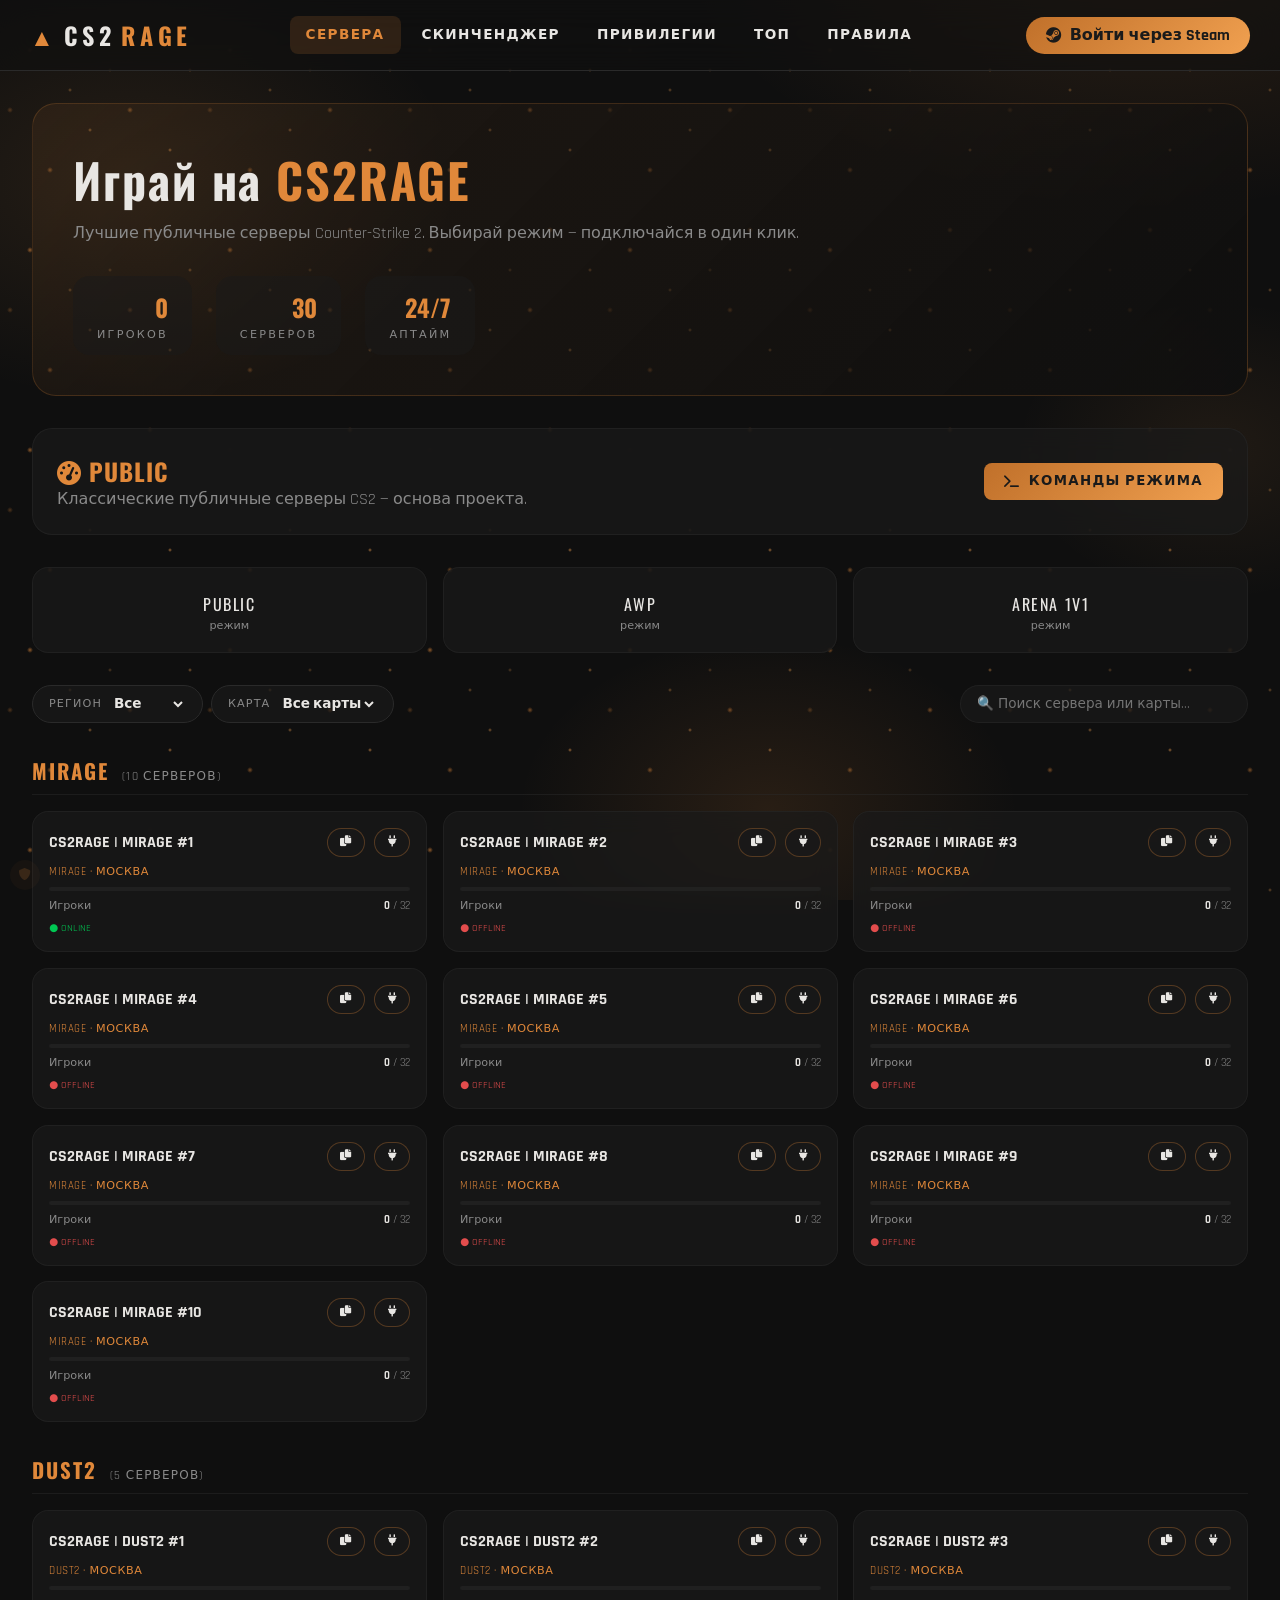
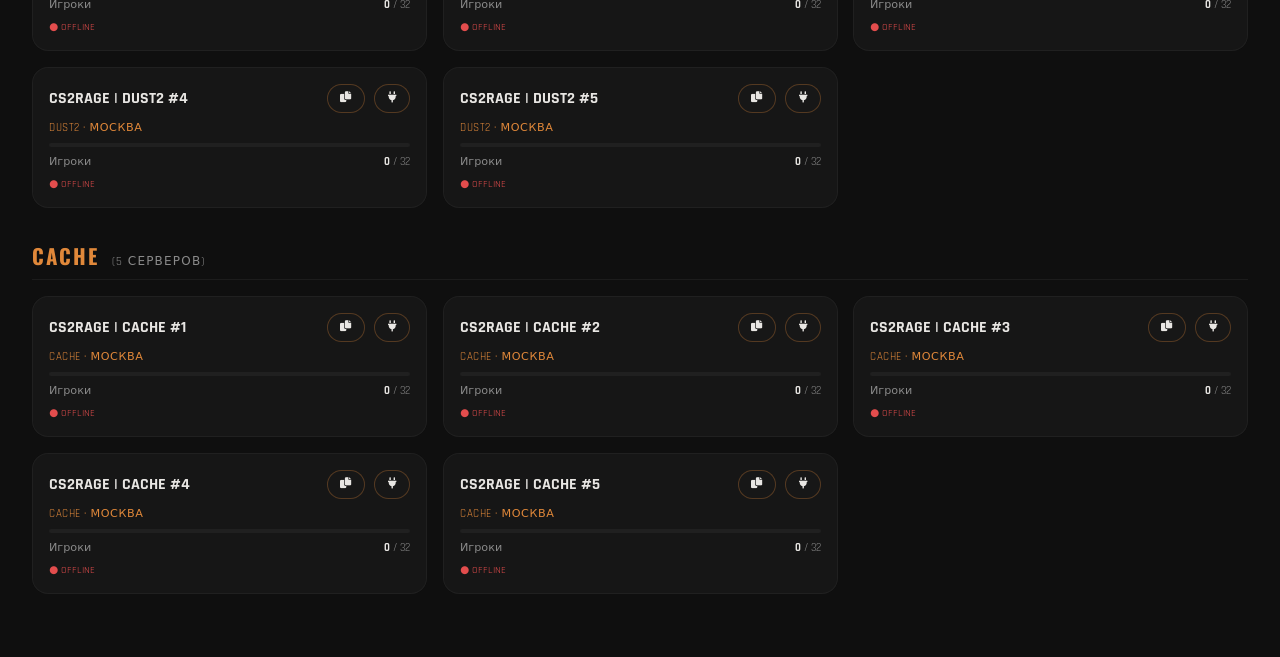
==== commit f0ed7739: "Add files via upload Почти финальная версия" ====
--- a/cs2rage/index.html
+++ b/cs2rage/index.html
@@ -8,53 +8,10 @@
 <link rel="preconnect" href="https://fonts.googleapis.com">
 <link rel="preconnect" href="https://fonts.gstatic.com" crossorigin>
 <link href="https://fonts.googleapis.com/css2?family=Rajdhani:wght@500;600;700&family=Oswald:wght@500;700&display=swap" rel="stylesheet">
+<link rel="stylesheet" href="https://cdnjs.cloudflare.com/ajax/libs/font-awesome/6.0.0-beta3/css/all.min.css">
 <link rel="stylesheet" href="css/main.css">
 <link rel="stylesheet" href="css/servers.css">
-</head>
-<body>
-
-<section class="hero">
-  <div class="container">
-    <div class="row">
-      <div>
-        <h1>Играй в <span class="text-primary text-glow">CS2RAGE</span></h1>
-        <p>Лучшие публичные серверы Counter-Strike 2. Выбирай режим — подключайся в один клик.</p>
-      </div>
-      <div class="stats" id="hero-stats"></div>
-    </div>
-    <div class="modes" id="modes"></div>
-  </div>
-</section>
-
-<section style="padding-top:.5rem">
-  <div class="container">
-    <div class="mode-info" id="mode-info"></div>
-    <div class="filters">
-      <div class="filter-group">
-        <label class="filter">Регион
-          <select id="region"><option value="all">Все</option><option value="ru">Россия</option><option value="eu">Европа</option></select>
-        </label>
-        <label class="filter">Карта
-          <select id="map-filter"></select>
-        </label>
-      </div>
-      <input id="search" class="search" placeholder="Поиск сервера или карты...">
-    </div>
-  </div>
-</section>
-
-<section style="padding-top:1rem;padding-bottom:3rem">
-  <div class="container" id="servers"></div>
-</section>
-
-<script src="js/data-servers.js"></script>
-<script src="js/layout.js"></script>
-<script src="js/servers.js"></script>
 <style>
-    .lang-switch:hover {
-        border-color: var(--primary) !important;
-        color: var(--primary) !important;
-    }
     .btn-commands {
         background: var(--gradient-orange);
         border: none;
@@ -66,11 +23,604 @@
         text-transform: uppercase;
         letter-spacing: 0.1em;
         transition: 0.2s;
+        display: flex;
+        align-items: center;
+        gap: 8px;
     }
     .btn-commands:hover {
         transform: translateY(-1px);
         box-shadow: var(--shadow-orange);
     }
+    
+    .commands-modal {
+        position: fixed;
+        top: 0;
+        left: 0;
+        width: 100%;
+        height: 100%;
+        background: rgba(0,0,0,0.8);
+        backdrop-filter: blur(8px);
+        display: flex;
+        align-items: center;
+        justify-content: center;
+        z-index: 10000;
+    }
+    .commands-modal-content {
+        background: var(--card);
+        border: 1px solid var(--primary);
+        border-radius: 16px;
+        width: 90%;
+        max-width: 500px;
+        max-height: 80vh;
+        overflow-y: auto;
+    }
+    .commands-modal-header {
+        display: flex;
+        justify-content: space-between;
+        align-items: center;
+        padding: 20px 24px;
+        border-bottom: 1px solid var(--border);
+        position: sticky;
+        top: 0;
+        background: var(--card);
+    }
+    .commands-modal-header h3 {
+        font-family: 'Oswald', sans-serif;
+        text-transform: uppercase;
+        letter-spacing: 0.1em;
+        color: var(--primary);
+        margin: 0;
+    }
+    .commands-modal-close {
+        background: none;
+        border: none;
+        color: var(--muted);
+        font-size: 1.2rem;
+        cursor: pointer;
+        transition: 0.2s;
+    }
+    .commands-modal-close:hover {
+        color: var(--primary);
+    }
+    .commands-list {
+        padding: 0 24px 20px;
+    }
+    .command-item {
+        display: flex;
+        justify-content: space-between;
+        padding: 12px 0;
+        border-bottom: 1px solid var(--border);
+    }
+    .command-item:last-child {
+        border-bottom: none;
+    }
+    .command-cmd {
+        color: var(--primary);
+        font-family: monospace;
+        font-weight: 600;
+    }
+    .command-desc {
+        color: var(--muted);
+    }
+    
+    .hero-block {
+        background: linear-gradient(135deg, rgba(224,136,58,0.08), rgba(15,15,15,0.9));
+        border-radius: 24px;
+        padding: 2.5rem;
+        margin-bottom: 2rem;
+        border: 1px solid rgba(224,136,58,0.2);
+    }
+    .hero-stats {
+        display: flex;
+        justify-content: flex-end;
+        gap: 1.5rem;
+        margin-top: 1rem;
+    }
+    .mode-info-block {
+        margin-bottom: 2rem;
+    }
+    .modes-block {
+        margin-bottom: 2rem;
+    }
+    
+    .modes {
+        display: grid;
+        grid-template-columns: repeat(auto-fit, minmax(180px, 1fr));
+        gap: 1rem;
+    }
+    .mode-btn {
+        background: rgba(26,26,26,0.7);
+        backdrop-filter: blur(12px);
+        border: 1px solid rgba(42,42,42,0.5);
+        border-radius: 16px;
+        padding: 1.2rem;
+        cursor: pointer;
+        transition: all 0.3s;
+        text-align: center;
+    }
+    .mode-btn:hover {
+        border-color: var(--primary);
+        transform: translateY(-3px);
+    }
+    .mode-btn.active {
+        border-color: var(--primary);
+        background: linear-gradient(135deg, rgba(224,136,58,0.15), rgba(26,26,26,0.7));
+    }
+    .mode-btn .name {
+        font-family: 'Oswald', sans-serif;
+        font-size: 1rem;
+        text-transform: uppercase;
+        letter-spacing: 0.1em;
+        margin-top: 0.3rem;
+    }
+    .mode-btn .lbl {
+        font-size: 0.7rem;
+        color: var(--muted);
+        margin-top: 0.2rem;
+    }
+    
+    .mode-info-card {
+        background: rgba(26,26,26,0.7);
+        backdrop-filter: blur(12px);
+        border: 1px solid rgba(42,42,42,0.5);
+        border-radius: 20px;
+        padding: 1.5rem;
+        display: flex;
+        justify-content: space-between;
+        align-items: center;
+        flex-wrap: wrap;
+        gap: 1rem;
+    }
+    .mode-info-card h2 {
+        font-family: 'Oswald', sans-serif;
+        font-size: 1.5rem;
+        color: var(--primary);
+    }
+    .mode-info-card p {
+        color: var(--muted);
+    }
+    
+    .server-card {
+        transition: all 0.3s;
+    }
+    .server-card:hover {
+        transform: translateY(-5px);
+        box-shadow: 0 10px 25px -10px rgba(224,136,58,0.3);
+    }
+    
+    .btn-copy-ip {
+        background: rgba(26,26,26,0.8);
+        border: 1px solid rgba(224,136,58,0.3);
+        border-radius: 30px;
+        padding: 0.4rem 0.8rem;
+        font-size: 0.7rem;
+        color: #e8e6e3;
+        cursor: pointer;
+        transition: 0.2s;
+        margin-left: 0.5rem;
+    }
+    .btn-copy-ip:hover {
+        border-color: #e0883a;
+        color: #e0883a;
+    }
+    
+    .toast {
+        position: fixed;
+        top: 90px;
+        right: 20px;
+        background: #1a1a1a;
+        border-left: 4px solid #e0883a;
+        border-radius: 12px;
+        padding: 0.8rem 1.2rem;
+        display: flex;
+        align-items: center;
+        gap: 0.8rem;
+        z-index: 10000;
+        animation: slideInRight 0.3s ease forwards;
+    }
+    @keyframes slideInRight {
+        from { opacity: 0; transform: translateX(50px); }
+        to { opacity: 1; transform: translateX(0); }
+    }
 </style>
+</head>
+<body>
+
+<script src="js/layout.js"></script>
+
+<div class="container" style="max-width: 1400px; margin: 0 auto; padding: 2rem;">
+    
+    <div class="hero-block">
+        <div style="display: flex; justify-content: space-between; align-items: center; flex-wrap: wrap; gap: 1rem;">
+            <div>
+                <h1 style="font-size: 3rem; font-family: 'Oswald', sans-serif; margin-bottom: 0.5rem;">Играй на <span style="color: #e0883a;">CS2RAGE</span></h1>
+                <p style="color: #8a8a8a;">Лучшие публичные серверы Counter-Strike 2. Выбирай режим — подключайся в один клик.</p>
+            </div>
+            <div class="hero-stats" id="heroStats"></div>
+        </div>
+    </div>
+    
+    <div class="mode-info-block" id="modeInfoContainer"></div>
+    
+    <div class="modes-block">
+        <div class="modes" id="modesContainer"></div>
+    </div>
+    
+    <div class="filters" style="display: flex; justify-content: space-between; gap: 1rem; margin-bottom: 1.5rem; flex-wrap: wrap;">
+        <div class="filter-group" style="display: flex; gap: 0.5rem;">
+            <label class="filter" style="display: flex; align-items: center; gap: 0.5rem; background: rgba(26,26,26,0.7); padding: 0.5rem 1rem; border-radius: 30px;">
+                Регион
+                <select id="region" style="background: transparent; border: none; color: #e8e6e3;">
+                    <option value="all">Все</option>
+                    <option value="ru">Россия</option>
+                    <option value="eu">Европа</option>
+                </select>
+            </label>
+            <label class="filter" style="display: flex; align-items: center; gap: 0.5rem; background: rgba(26,26,26,0.7); padding: 0.5rem 1rem; border-radius: 30px;">
+                Карта
+                <select id="mapFilter" style="background: transparent; border: none; color: #e8e6e3;"></select>
+            </label>
+        </div>
+        <input id="search" class="search" placeholder="🔍 Поиск сервера или карты..." style="background: rgba(26,26,26,0.7); border: 1px solid rgba(42,42,42,0.5); border-radius: 30px; padding: 0.5rem 1rem; color: #e8e6e3;">
+    </div>
+    
+    <div id="serversContainer"></div>
+    
+</div>
+
+<script>
+// ============================================
+// ДАННЫЕ СЕРВЕРОВ
+// ============================================
+const SERVERS = [];
+let serverId = 1;
+
+// Mirage - 10 серверов
+for (let i = 1; i <= 10; i++) {
+    SERVERS.push({
+        id: serverId++,
+        name: `CS2RAGE | MIRAGE #${i}`,
+        mode: "public",
+        map: "de_mirage",
+        region: "ru",
+        city: "Москва",
+        slots: 32,
+        players: i === 1 ? 0 : 0,
+        status: i === 1 ? "online" : "offline",
+        ip: `45.95.31.15:${27415 + i - 1}`
+    });
+}
+
+// Dust2 - 5 серверов
+for (let i = 1; i <= 5; i++) {
+    SERVERS.push({
+        id: serverId++,
+        name: `CS2RAGE | DUST2 #${i}`,
+        mode: "public",
+        map: "de_dust2",
+        region: "ru",
+        city: "Москва",
+        slots: 32,
+        players: 0,
+        status: "offline",
+        ip: `45.95.31.15:${27425 + i - 1}`
+    });
+}
+
+// Cache - 5 серверов
+for (let i = 1; i <= 5; i++) {
+    SERVERS.push({
+        id: serverId++,
+        name: `CS2RAGE | CACHE #${i}`,
+        mode: "public",
+        map: "de_cache",
+        region: "ru",
+        city: "Москва",
+        slots: 32,
+        players: 0,
+        status: "offline",
+        ip: `45.95.31.15:${27430 + i - 1}`
+    });
+}
+
+// AWP серверы
+for (let i = 1; i <= 5; i++) {
+    SERVERS.push({
+        id: serverId++,
+        name: `CS2RAGE | AWP #${i}`,
+        mode: "awp",
+        map: "awp_lego",
+        region: "ru",
+        city: "Москва",
+        slots: 20,
+        players: 0,
+        status: "offline",
+        ip: `45.95.31.15:${27435 + i - 1}`
+    });
+}
+
+// Arena серверы
+for (let i = 1; i <= 5; i++) {
+    SERVERS.push({
+        id: serverId++,
+        name: `CS2RAGE | ARENA #${i}`,
+        mode: "arena",
+        map: "aim_redline",
+        region: "ru",
+        city: "Москва",
+        slots: 16,
+        players: 0,
+        status: "offline",
+        ip: `45.95.31.15:${27440 + i - 1}`
+    });
+}
+
+const MODES_LIST = [
+    { id: "public", name: "PUBLIC", desc: "Классические публичные серверы CS2 — основа проекта." },
+    { id: "awp", name: "AWP", desc: "AWP-only арены для любителей снайперских дуэлей." },
+    { id: "arena", name: "ARENA 1V1", desc: "Дуэли 1 на 1 с системой ротации арен." }
+];
+
+const MODE_COMMANDS = {
+    public: [
+        { cmd: "!ws", desc: "Открыть меню скинов" },
+        { cmd: "!knife", desc: "Выбрать нож" },
+        { cmd: "!glove", desc: "Выбрать перчатки" },
+        { cmd: "!menu", desc: "Главное меню" },
+        { cmd: "!rank", desc: "Показать свой ранг" },
+        { cmd: "!top", desc: "Таблица лидеров" },
+        { cmd: "!votekick", desc: "Голосование за кик" },
+        { cmd: "!report", desc: "Пожаловаться" }
+    ],
+    awp: [
+        { cmd: "!ws", desc: "Выбрать скин AWP" },
+        { cmd: "!knife", desc: "Выбрать нож" },
+        { cmd: "!duel", desc: "Вызвать на дуэль" },
+        { cmd: "!stats", desc: "Статистика дуэлей" }
+    ],
+    arena: [
+        { cmd: "!ws", desc: "Выбрать скин" },
+        { cmd: "!knife", desc: "Выбрать нож" },
+        { cmd: "!accept", desc: "Принять дуэль" },
+        { cmd: "!decline", desc: "Отклонить дуэль" },
+        { cmd: "!stats", desc: "Статистика побед" }
+    ]
+};
+
+let currentMode = "public";
+let region = "all";
+let mapFilter = "all";
+let searchQuery = "";
+
+function showToast(message) {
+    const toast = document.createElement('div');
+    toast.className = 'toast';
+    toast.innerHTML = `<i class="fas fa-check-circle" style="color:#e0883a;"></i> ${message}`;
+    document.body.appendChild(toast);
+    setTimeout(() => toast.remove(), 3000);
+}
+
+function copyToClipboard(ip) {
+    navigator.clipboard.writeText(`connect ${ip}`);
+    showToast(`IP скопирован: connect ${ip}`);
+}
+
+function connectToServer(ip) {
+    window.location.href = `steam://connect/${ip}`;
+}
+
+function showCommandsModal() {
+    const commands = MODE_COMMANDS[currentMode] || [];
+    const modeName = MODES_LIST.find(x => x.id === currentMode)?.name || currentMode;
+    
+    const modalHtml = `
+        <div class="commands-modal" id="commands-modal">
+            <div class="commands-modal-content">
+                <div class="commands-modal-header">
+                    <h3><i class="fas fa-terminal"></i> ${modeName} — Команды режима</h3>
+                    <button class="commands-modal-close" id="close-modal-btn"><i class="fas fa-times"></i></button>
+                </div>
+                <div class="commands-list">
+                    ${commands.map(cmd => `
+                        <div class="command-item">
+                            <span class="command-cmd">${cmd.cmd}</span>
+                            <span class="command-desc">${cmd.desc}</span>
+                        </div>
+                    `).join('')}
+                </div>
+            </div>
+        </div>
+    `;
+    document.body.insertAdjacentHTML('beforeend', modalHtml);
+    const modal = document.getElementById('commands-modal');
+    document.getElementById('close-modal-btn').onclick = () => modal.remove();
+    modal.onclick = (e) => { if (e.target === modal) modal.remove(); };
+}
+
+function renderHeroStats() {
+    const totalOnline = SERVERS.reduce((sum, s) => sum + s.players, 0);
+    const totalServers = SERVERS.length;
+    const onlineServers = SERVERS.filter(s => s.status === "online").length;
+    document.getElementById('heroStats').innerHTML = `
+        <div class="stat" style="background: rgba(26,26,26,0.5); padding: 0.8rem 1.5rem; border-radius: 16px; text-align: center;">
+            <b style="font-size: 1.5rem; color: #e0883a;">${totalOnline}</b>
+            <span style="font-size: 0.7rem; display: block; color: #8a8a8a;">ИГРОКОВ</span>
+        </div>
+        <div class="stat" style="background: rgba(26,26,26,0.5); padding: 0.8rem 1.5rem; border-radius: 16px; text-align: center;">
+            <b style="font-size: 1.5rem; color: #e0883a;">${totalServers}</b>
+            <span style="font-size: 0.7rem; display: block; color: #8a8a8a;">СЕРВЕРОВ</span>
+        </div>
+        <div class="stat" style="background: rgba(26,26,26,0.5); padding: 0.8rem 1.5rem; border-radius: 16px; text-align: center;">
+            <b style="font-size: 1.5rem; color: #e0883a;">24/7</b>
+            <span style="font-size: 0.7rem; display: block; color: #8a8a8a;">АПТАЙМ</span>
+        </div>
+    `;
+}
+
+function renderModeInfo() {
+    const mode = MODES_LIST.find(m => m.id === currentMode);
+    const container = document.getElementById('modeInfoContainer');
+    container.innerHTML = `
+        <div class="mode-info-card">
+            <div>
+                <h2><i class="fas fa-tachometer-alt"></i> ${mode.name}</h2>
+                <p>${mode.desc}</p>
+            </div>
+            <button class="btn-commands" id="modeCommandsBtn">
+                <i class="fas fa-terminal"></i> Команды режима
+            </button>
+        </div>
+    `;
+    document.getElementById('modeCommandsBtn')?.addEventListener('click', showCommandsModal);
+}
+
+function renderModes() {
+    const container = document.getElementById('modesContainer');
+    container.innerHTML = MODES_LIST.map(mode => {
+        const count = SERVERS.filter(s => s.mode === mode.id).length;
+        return `
+            <button class="mode-btn ${currentMode === mode.id ? 'active' : ''}" data-mode="${mode.id}">
+                <div class="name">${mode.name}</div>
+                <div class="lbl">режим</div>
+            </button>
+        `;
+    }).join('');
+    
+    document.querySelectorAll('.mode-btn').forEach(btn => {
+        btn.addEventListener('click', () => {
+            currentMode = btn.dataset.mode;
+            mapFilter = "all";
+            renderModes();
+            renderModeInfo();
+            renderFilters();
+            renderServers();
+        });
+    });
+}
+
+function renderFilters() {
+    const modeServers = SERVERS.filter(s => s.mode === currentMode);
+    const maps = [...new Set(modeServers.map(s => s.map))];
+    const select = document.getElementById('mapFilter');
+    select.innerHTML = `<option value="all">Все карты</option>` + 
+        maps.map(m => `<option value="${m}">${m.replace('de_', '').replace('awp_', '').replace('aim_', '').toUpperCase()}</option>`).join('');
+}
+
+function renderServers() {
+    let servers = SERVERS.filter(s => s.mode === currentMode);
+    
+    if (region !== 'all') {
+        servers = servers.filter(s => s.region === region);
+    }
+    if (mapFilter !== 'all') {
+        servers = servers.filter(s => s.map === mapFilter);
+    }
+    if (searchQuery.trim()) {
+        const q = searchQuery.toLowerCase();
+        servers = servers.filter(s => s.name.toLowerCase().includes(q) || s.map.toLowerCase().includes(q));
+    }
+    
+    const grouped = {};
+    servers.forEach(s => {
+        const mapKey = s.map;
+        if (!grouped[mapKey]) grouped[mapKey] = [];
+        grouped[mapKey].push(s);
+    });
+    
+    const container = document.getElementById('serversContainer');
+    if (Object.keys(grouped).length === 0) {
+        container.innerHTML = '<div style="text-align: center; padding: 3rem; color: #8a8a8a;">😔 Серверов не найдено</div>';
+        return;
+    }
+    
+    let html = '';
+    for (const [map, mapServers] of Object.entries(grouped)) {
+        const mapDisplay = map.replace('de_', '').replace('awp_', '').replace('aim_', '').toUpperCase();
+        html += `
+            <div class="map-group" style="margin-bottom: 2rem;">
+                <div class="map-head" style="display: flex; align-items: baseline; gap: 0.8rem; margin-bottom: 1rem; border-bottom: 1px solid rgba(42,42,42,0.5); padding-bottom: 0.5rem;">
+                    <h3 style="font-size: 1.3rem; text-transform: uppercase; color: #e0883a;">${mapDisplay}</h3>
+                    <span style="font-size: 0.75rem; color: #8a8a8a;">(${mapServers.length} серверов)</span>
+                </div>
+                <div class="servers-grid" style="display: grid; grid-template-columns: repeat(auto-fill, minmax(320px, 1fr)); gap: 1rem;">
+                    ${mapServers.map(s => `
+                        <div class="server-card" style="background: rgba(26,26,26,0.7); backdrop-filter: blur(12px); border: 1px solid rgba(42,42,42,0.5); border-radius: 16px; padding: 1rem; transition: 0.3s;">
+                            <div style="display: flex; justify-content: space-between; align-items: center; margin-bottom: 0.5rem;">
+                                <div class="name" style="font-weight: 700;">${s.name}</div>
+                                <div>
+                                    <button class="btn-copy-ip" onclick="copyToClipboard('${s.ip}')" title="Скопировать IP"><i class="fas fa-copy"></i></button>
+                                    <button class="btn-copy-ip" onclick="connectToServer('${s.ip}')" style="margin-left: 0.3rem;" title="Подключиться"><i class="fas fa-plug"></i></button>
+                                </div>
+                            </div>
+                            <div class="meta" style="font-size: 0.7rem; color: #e0883a; text-transform: uppercase; margin-bottom: 0.5rem;">${mapDisplay} · ${s.city}</div>
+                            <div class="players-bar" style="height: 4px; background: rgba(42,42,42,0.5); border-radius: 2px; margin: 0.5rem 0;">
+                                <div style="width: ${(s.players / s.slots) * 100}%; height: 100%; background: linear-gradient(135deg, #c0702a, #f0a050); border-radius: 2px;"></div>
+                            </div>
+                            <div class="players-info" style="display: flex; justify-content: space-between; font-size: 0.7rem; color: #8a8a8a;">
+                                <span>Игроки</span>
+                                <span><b>${s.players}</b> / ${s.slots}</span>
+                            </div>
+                            <div class="server-status" style="margin-top: 0.5rem; font-size: 0.65rem; color: ${s.status === 'online' ? '#00c853' : '#e34d4d'};">
+                                ${s.status === 'online' ? '● ONLINE' : '● OFFLINE'}
+                            </div>
+                        </div>
+                    `).join('')}
+                </div>
+            </div>
+        `;
+    }
+    container.innerHTML = html;
+}
+
+// ОБНОВЛЕНИЕ РЕАЛЬНОГО ОНЛАЙНА (исправленная версия)
+async function updateRealOnline() {
+    try {
+        const response = await fetch('/api/get-servers-status.php');
+        const data = await response.json();
+        
+        if (data.success && data.servers.length > 0) {
+            const serverData = data.servers[0];
+            // Обновляем только сервер Mirage #1 (id = 1)
+            const serverIndex = SERVERS.findIndex(s => s.id === 1);
+            if (serverIndex !== -1) {
+                SERVERS[serverIndex].players = serverData.players;
+                SERVERS[serverIndex].status = serverData.status;
+                SERVERS[serverIndex].map = serverData.map;
+                SERVERS[serverIndex].slots = serverData.max_players || 32;
+            }
+            // Обновляем общую статистику
+            renderHeroStats();
+            // Перерисовываем серверы
+            renderServers();
+        }
+    } catch (error) {
+        console.error('Ошибка загрузки статуса сервера:', error);
+    }
+}
+
+// ИНИЦИАЛИЗАЦИЯ
+document.addEventListener('DOMContentLoaded', () => {
+    renderHeroStats();
+    renderModeInfo();
+    renderModes();
+    renderFilters();
+    renderServers();
+    updateRealOnline();
+    setInterval(updateRealOnline, 30000);
+    
+    document.getElementById('region').addEventListener('change', (e) => {
+        region = e.target.value;
+        renderServers();
+    });
+    document.getElementById('mapFilter').addEventListener('change', (e) => {
+        mapFilter = e.target.value;
+        renderServers();
+    });
+    document.getElementById('search').addEventListener('input', (e) => {
+        searchQuery = e.target.value;
+        renderServers();
+    });
+});
+</script>
 </body>
 </html>
--- a/cs2rage/css/main.css
+++ b/cs2rage/css/main.css
@@ -578,3 +578,63 @@
     transform: translateX(5px);
     transition: all 0.2s ease !important;
 }
+/* ===== ФОНОВАЯ ГИФКА (едва заметная) ===== */
+.background-gif {
+    position: fixed;
+    top: 0;
+    left: 0;
+    width: 100%;
+    height: 100%;
+    z-index: 0;
+    pointer-events: none;
+    overflow: hidden;
+}
+
+.background-gif::before {
+    content: '';
+    position: absolute;
+    top: 0;
+    left: 0;
+    width: 100%;
+    height: 100%;
+    background-image: url('../images/bg-loop.gif');
+    background-size: cover;
+    background-position: center;
+    background-repeat: no-repeat;
+    opacity: 0.12;  /* Очень слабая прозрачность — почти незаметно */
+    animation: slowZoom 30s ease-in-out infinite;
+}
+
+@keyframes slowZoom {
+    0% { transform: scale(1); }
+    50% { transform: scale(1.05); }
+    100% { transform: scale(1); }
+}
+
+/* Убедимся, что весь контент поверх гифки */
+.container, header, footer, section, .hero, .modes, .filters, #servers {
+    position: relative;
+    z-index: 1;
+}
+
+/* Для body убираем старые радиальные градиенты если мешают */
+body {
+    background-color: #0f0f0f;
+    /* Раскомментируй если хочешь убрать старые пятна:
+    background-image: none; 
+    */
+}
+/* ===== ГИФКА ТОЛЬКО В ВЕРХНЕЙ ЧАСТИ (до серверов) ===== */
+/* Убираем стрелочки у полей ввода числа */
+input[type="number"] {
+    -webkit-appearance: none;
+    -moz-appearance: textfield;
+    appearance: textfield;
+}
+
+input[type="number"]::-webkit-inner-spin-button,
+input[type="number"]::-webkit-outer-spin-button {
+    display: none;
+    -webkit-appearance: none;
+    margin: 0;
+}
--- a/cs2rage/css/servers.css
+++ b/cs2rage/css/servers.css
@@ -1,47 +1,47 @@
-section{padding:2rem 0}
-.hero{padding-top:3.5rem;padding-bottom:2rem}
-.hero .row{display:flex;flex-wrap:wrap;justify-content:space-between;align-items:flex-end;gap:2rem;margin-bottom:2rem}
-.hero h1{font-size:3.2rem;text-transform:uppercase}
-.hero p{margin-top:.75rem;color:var(--muted);max-width:36rem;font-size:1.1rem}
-.stats{display:flex;gap:1.75rem;flex-wrap:wrap}
-.stat{display:flex;flex-direction:column;align-items:flex-end}
-.stat b{font-family:'Oswald',sans-serif;font-size:1.875rem}
-.stat span{color:var(--muted);font-size:.7rem;text-transform:uppercase;letter-spacing:.2em;margin-top:.2rem}
-.modes{display:grid;grid-template-columns:repeat(auto-fit,minmax(150px,1fr));gap:.75rem}
-.mode-btn{position:relative;overflow:hidden;text-align:left;padding:1rem;border-radius:12px;background:var(--card);border:1px solid var(--border);cursor:pointer;transition:.2s}
-.mode-btn:hover{border-color:rgba(224,136,58,.5)}
-.mode-btn.active{border-color:var(--primary);background:linear-gradient(135deg,rgba(224,136,58,.15),var(--card))}
-.mode-btn .bar{position:absolute;left:0;top:0;bottom:0;width:4px;background:var(--border)}
-.mode-btn.active .bar{background:var(--primary);box-shadow:0 0 20px var(--primary-glow)}
-.mode-btn .num{font-family:'Oswald',sans-serif;font-size:1.875rem;color:var(--primary)}
-.mode-btn .name{font-family:'Oswald',sans-serif;font-size:.85rem;text-transform:uppercase;letter-spacing:.1em;margin-top:.5rem}
-.mode-btn .lbl{font-size:.75rem;color:var(--muted);margin-top:.1rem}
-.mode-info{background:var(--card);border:1px solid var(--border);border-radius:12px;padding:1.75rem}
-.mode-info h2{font-size:1.875rem;text-transform:uppercase;letter-spacing:.15em}
-.mode-info p{color:var(--muted);margin-top:.5rem}
-.filters{margin-top:1.25rem;display:flex;flex-wrap:wrap;justify-content:space-between;gap:1rem}
-.filter-group{display:flex;flex-wrap:wrap;gap:.6rem}
-.filter{display:flex;align-items:center;gap:.5rem;background:var(--card);border:1px solid var(--border);border-radius:8px;padding:.5rem .75rem;font-size:.7rem;color:var(--muted);text-transform:uppercase;letter-spacing:.1em}
-.filter select{background:transparent;border:none;color:var(--fg);font-weight:600;font-size:.85rem;outline:none;cursor:pointer}
-.filter select option{background:var(--card);color:var(--fg)}
-.search{background:var(--card);border:1px solid var(--border);border-radius:8px;padding:.6rem 1rem;color:var(--fg);font-size:.85rem;width:18rem;outline:none;transition:.2s}
-.search:focus{border-color:var(--primary)}
-@media(max-width:600px){.search{width:100%}}
-.map-group{margin-top:2rem}
-.map-head{display:flex;align-items:center;gap:.75rem;margin-bottom:.85rem}
-.map-head h3{font-size:1.25rem;text-transform:uppercase;letter-spacing:.1em}
-.map-head span{font-size:.7rem;color:var(--muted);text-transform:uppercase;letter-spacing:.1em}
-.servers-grid{display:grid;grid-template-columns:repeat(auto-fill,minmax(280px,1fr));gap:.85rem}
-.server-card{background:var(--card);border:1px solid var(--border);border-radius:12px;padding:1.1rem;transition:.2s}
-.server-card:hover{border-color:rgba(224,136,58,.5);transform:translateY(-2px)}
-.server-card .top{display:flex;justify-content:space-between;align-items:flex-start;gap:.75rem;margin-bottom:.85rem}
-.server-card .name{font-weight:700;font-size:1rem}
-.server-card .meta{font-size:.75rem;color:var(--muted);margin-top:.2rem;text-transform:uppercase;letter-spacing:.05em}
-.badge-off{background:rgba(138,138,138,.1);color:var(--muted);font-size:.65rem;font-weight:700;padding:.3rem .55rem;border-radius:6px;text-transform:uppercase;letter-spacing:.1em;border:1px solid var(--border);white-space:nowrap}
-.badge-on{background:rgba(224,136,58,.12);color:var(--primary);font-size:.65rem;font-weight:700;padding:.3rem .55rem;border-radius:6px;text-transform:uppercase;letter-spacing:.1em;border:1px solid rgba(224,136,58,.3);white-space:nowrap}
-.players-bar{height:4px;background:var(--border);border-radius:2px;overflow:hidden;margin:.85rem 0 .5rem}
-.players-bar div{height:100%;background:var(--gradient-orange);width:0}
-.players-info{display:flex;justify-content:space-between;font-size:.75rem;color:var(--muted)}
-.players-info b{color:var(--fg)}
-.btn-connect{margin-top:.85rem;width:100%;background:transparent;border:1px solid var(--border);color:var(--muted);padding:.55rem;border-radius:8px;font-weight:700;text-transform:uppercase;letter-spacing:.1em;font-size:.75rem;cursor:pointer;transition:.2s}
-.btn-connect:hover{border-color:var(--primary);color:var(--primary)}+section{padding:2rem 0}
+.hero{padding-top:3.5rem;padding-bottom:2rem}
+.hero .row{display:flex;flex-wrap:wrap;justify-content:space-between;align-items:flex-end;gap:2rem;margin-bottom:2rem}
+.hero h1{font-size:3.2rem;text-transform:uppercase}
+.hero p{margin-top:.75rem;color:var(--muted);max-width:36rem;font-size:1.1rem}
+.stats{display:flex;gap:1.75rem;flex-wrap:wrap}
+.stat{display:flex;flex-direction:column;align-items:flex-end}
+.stat b{font-family:'Oswald',sans-serif;font-size:1.875rem}
+.stat span{color:var(--muted);font-size:.7rem;text-transform:uppercase;letter-spacing:.2em;margin-top:.2rem}
+.modes{display:grid;grid-template-columns:repeat(auto-fit,minmax(150px,1fr));gap:.75rem}
+.mode-btn{position:relative;overflow:hidden;text-align:left;padding:1rem;border-radius:12px;background:var(--card);border:1px solid var(--border);cursor:pointer;transition:.2s}
+.mode-btn:hover{border-color:rgba(224,136,58,.5)}
+.mode-btn.active{border-color:var(--primary);background:linear-gradient(135deg,rgba(224,136,58,.15),var(--card))}
+.mode-btn .bar{position:absolute;left:0;top:0;bottom:0;width:4px;background:var(--border)}
+.mode-btn.active .bar{background:var(--primary);box-shadow:0 0 20px var(--primary-glow)}
+.mode-btn .num{font-family:'Oswald',sans-serif;font-size:1.875rem;color:var(--primary)}
+.mode-btn .name{font-family:'Oswald',sans-serif;font-size:.85rem;text-transform:uppercase;letter-spacing:.1em;margin-top:.5rem}
+.mode-btn .lbl{font-size:.75rem;color:var(--muted);margin-top:.1rem}
+.mode-info{background:var(--card);border:1px solid var(--border);border-radius:12px;padding:1.75rem}
+.mode-info h2{font-size:1.875rem;text-transform:uppercase;letter-spacing:.15em}
+.mode-info p{color:var(--muted);margin-top:.5rem}
+.filters{margin-top:1.25rem;display:flex;flex-wrap:wrap;justify-content:space-between;gap:1rem}
+.filter-group{display:flex;flex-wrap:wrap;gap:.6rem}
+.filter{display:flex;align-items:center;gap:.5rem;background:var(--card);border:1px solid var(--border);border-radius:8px;padding:.5rem .75rem;font-size:.7rem;color:var(--muted);text-transform:uppercase;letter-spacing:.1em}
+.filter select{background:transparent;border:none;color:var(--fg);font-weight:600;font-size:.85rem;outline:none;cursor:pointer}
+.filter select option{background:var(--card);color:var(--fg)}
+.search{background:var(--card);border:1px solid var(--border);border-radius:8px;padding:.6rem 1rem;color:var(--fg);font-size:.85rem;width:18rem;outline:none;transition:.2s}
+.search:focus{border-color:var(--primary)}
+@media(max-width:600px){.search{width:100%}}
+.map-group{margin-top:2rem}
+.map-head{display:flex;align-items:center;gap:.75rem;margin-bottom:.85rem}
+.map-head h3{font-size:1.25rem;text-transform:uppercase;letter-spacing:.1em}
+.map-head span{font-size:.7rem;color:var(--muted);text-transform:uppercase;letter-spacing:.1em}
+.servers-grid{display:grid;grid-template-columns:repeat(auto-fill,minmax(280px,1fr));gap:.85rem}
+.server-card{background:var(--card);border:1px solid var(--border);border-radius:12px;padding:1.1rem;transition:.2s}
+.server-card:hover{border-color:rgba(224,136,58,.5);transform:translateY(-2px)}
+.server-card .top{display:flex;justify-content:space-between;align-items:flex-start;gap:.75rem;margin-bottom:.85rem}
+.server-card .name{font-weight:700;font-size:1rem}
+.server-card .meta{font-size:.75rem;color:var(--muted);margin-top:.2rem;text-transform:uppercase;letter-spacing:.05em}
+.badge-off{background:rgba(138,138,138,.1);color:var(--muted);font-size:.65rem;font-weight:700;padding:.3rem .55rem;border-radius:6px;text-transform:uppercase;letter-spacing:.1em;border:1px solid var(--border);white-space:nowrap}
+.badge-on{background:rgba(224,136,58,.12);color:var(--primary);font-size:.65rem;font-weight:700;padding:.3rem .55rem;border-radius:6px;text-transform:uppercase;letter-spacing:.1em;border:1px solid rgba(224,136,58,.3);white-space:nowrap}
+.players-bar{height:4px;background:var(--border);border-radius:2px;overflow:hidden;margin:.85rem 0 .5rem}
+.players-bar div{height:100%;background:var(--gradient-orange);width:0}
+.players-info{display:flex;justify-content:space-between;font-size:.75rem;color:var(--muted)}
+.players-info b{color:var(--fg)}
+.btn-connect{margin-top:.85rem;width:100%;background:transparent;border:1px solid var(--border);color:var(--muted);padding:.55rem;border-radius:8px;font-weight:700;text-transform:uppercase;letter-spacing:.1em;font-size:.75rem;cursor:pointer;transition:.2s}
+.btn-connect:hover{border-color:var(--primary);color:var(--primary)}
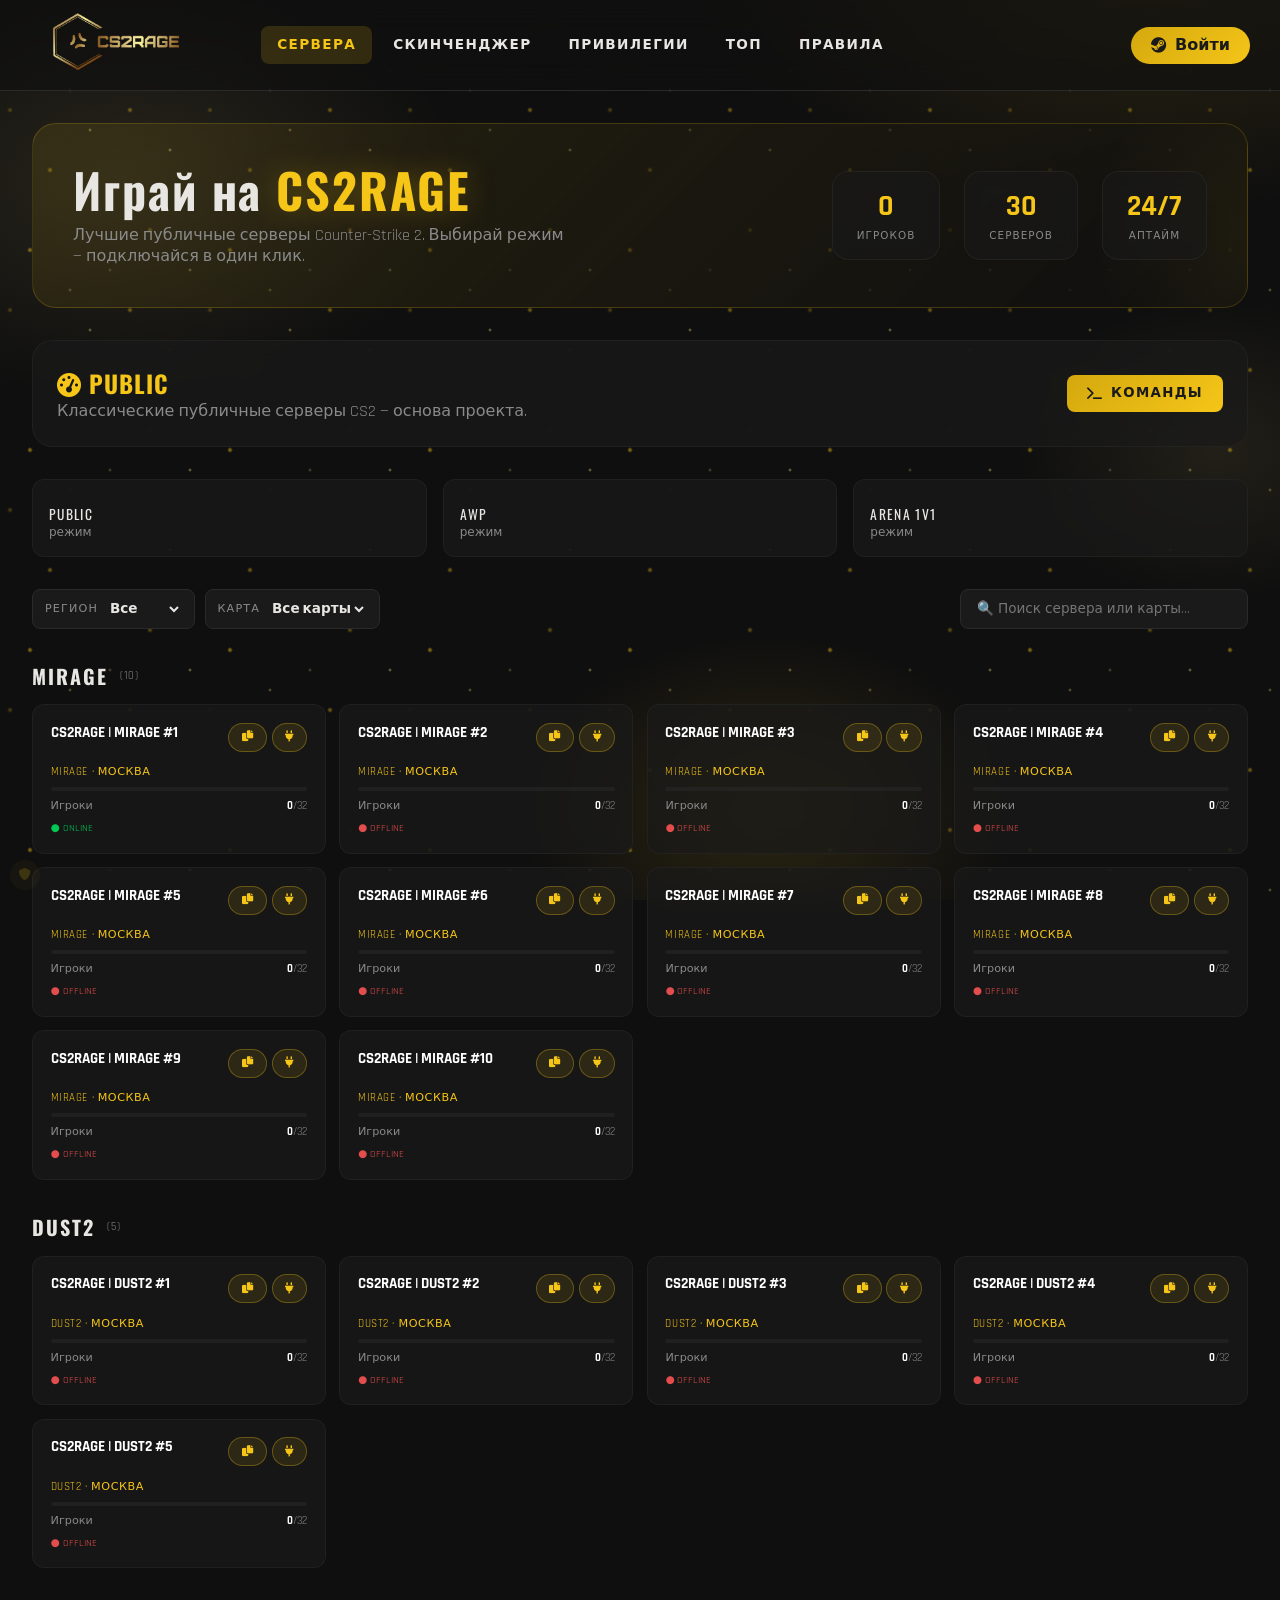
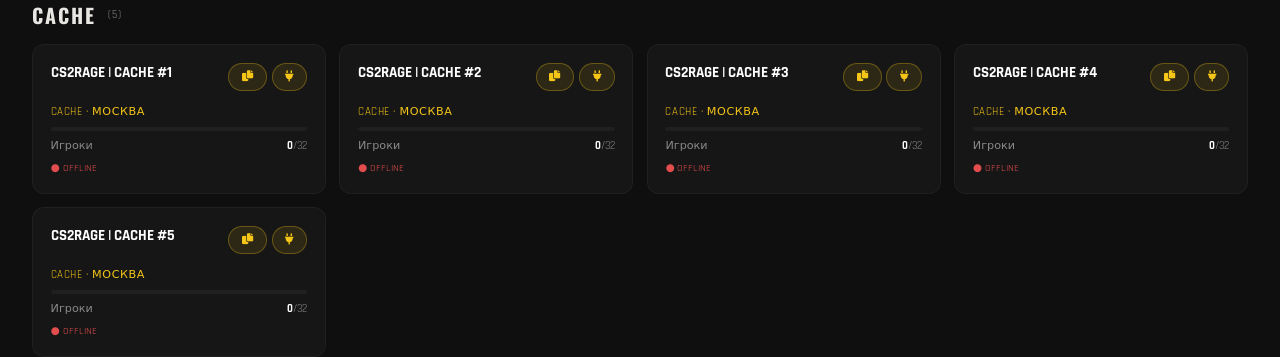
==== commit c84bdfc4: "gssdf" ====
--- a/cs2rage/index.html
+++ b/cs2rage/index.html
@@ -11,616 +11,38 @@
 <link rel="stylesheet" href="https://cdnjs.cloudflare.com/ajax/libs/font-awesome/6.0.0-beta3/css/all.min.css">
 <link rel="stylesheet" href="css/main.css">
 <link rel="stylesheet" href="css/servers.css">
-<style>
-    .btn-commands {
-        background: var(--gradient-orange);
-        border: none;
-        color: var(--primary-fg);
-        padding: 10px 20px;
-        border-radius: 8px;
-        cursor: pointer;
-        font-weight: 700;
-        text-transform: uppercase;
-        letter-spacing: 0.1em;
-        transition: 0.2s;
-        display: flex;
-        align-items: center;
-        gap: 8px;
-    }
-    .btn-commands:hover {
-        transform: translateY(-1px);
-        box-shadow: var(--shadow-orange);
-    }
-    
-    .commands-modal {
-        position: fixed;
-        top: 0;
-        left: 0;
-        width: 100%;
-        height: 100%;
-        background: rgba(0,0,0,0.8);
-        backdrop-filter: blur(8px);
-        display: flex;
-        align-items: center;
-        justify-content: center;
-        z-index: 10000;
-    }
-    .commands-modal-content {
-        background: var(--card);
-        border: 1px solid var(--primary);
-        border-radius: 16px;
-        width: 90%;
-        max-width: 500px;
-        max-height: 80vh;
-        overflow-y: auto;
-    }
-    .commands-modal-header {
-        display: flex;
-        justify-content: space-between;
-        align-items: center;
-        padding: 20px 24px;
-        border-bottom: 1px solid var(--border);
-        position: sticky;
-        top: 0;
-        background: var(--card);
-    }
-    .commands-modal-header h3 {
-        font-family: 'Oswald', sans-serif;
-        text-transform: uppercase;
-        letter-spacing: 0.1em;
-        color: var(--primary);
-        margin: 0;
-    }
-    .commands-modal-close {
-        background: none;
-        border: none;
-        color: var(--muted);
-        font-size: 1.2rem;
-        cursor: pointer;
-        transition: 0.2s;
-    }
-    .commands-modal-close:hover {
-        color: var(--primary);
-    }
-    .commands-list {
-        padding: 0 24px 20px;
-    }
-    .command-item {
-        display: flex;
-        justify-content: space-between;
-        padding: 12px 0;
-        border-bottom: 1px solid var(--border);
-    }
-    .command-item:last-child {
-        border-bottom: none;
-    }
-    .command-cmd {
-        color: var(--primary);
-        font-family: monospace;
-        font-weight: 600;
-    }
-    .command-desc {
-        color: var(--muted);
-    }
-    
-    .hero-block {
-        background: linear-gradient(135deg, rgba(224,136,58,0.08), rgba(15,15,15,0.9));
-        border-radius: 24px;
-        padding: 2.5rem;
-        margin-bottom: 2rem;
-        border: 1px solid rgba(224,136,58,0.2);
-    }
-    .hero-stats {
-        display: flex;
-        justify-content: flex-end;
-        gap: 1.5rem;
-        margin-top: 1rem;
-    }
-    .mode-info-block {
-        margin-bottom: 2rem;
-    }
-    .modes-block {
-        margin-bottom: 2rem;
-    }
-    
-    .modes {
-        display: grid;
-        grid-template-columns: repeat(auto-fit, minmax(180px, 1fr));
-        gap: 1rem;
-    }
-    .mode-btn {
-        background: rgba(26,26,26,0.7);
-        backdrop-filter: blur(12px);
-        border: 1px solid rgba(42,42,42,0.5);
-        border-radius: 16px;
-        padding: 1.2rem;
-        cursor: pointer;
-        transition: all 0.3s;
-        text-align: center;
-    }
-    .mode-btn:hover {
-        border-color: var(--primary);
-        transform: translateY(-3px);
-    }
-    .mode-btn.active {
-        border-color: var(--primary);
-        background: linear-gradient(135deg, rgba(224,136,58,0.15), rgba(26,26,26,0.7));
-    }
-    .mode-btn .name {
-        font-family: 'Oswald', sans-serif;
-        font-size: 1rem;
-        text-transform: uppercase;
-        letter-spacing: 0.1em;
-        margin-top: 0.3rem;
-    }
-    .mode-btn .lbl {
-        font-size: 0.7rem;
-        color: var(--muted);
-        margin-top: 0.2rem;
-    }
-    
-    .mode-info-card {
-        background: rgba(26,26,26,0.7);
-        backdrop-filter: blur(12px);
-        border: 1px solid rgba(42,42,42,0.5);
-        border-radius: 20px;
-        padding: 1.5rem;
-        display: flex;
-        justify-content: space-between;
-        align-items: center;
-        flex-wrap: wrap;
-        gap: 1rem;
-    }
-    .mode-info-card h2 {
-        font-family: 'Oswald', sans-serif;
-        font-size: 1.5rem;
-        color: var(--primary);
-    }
-    .mode-info-card p {
-        color: var(--muted);
-    }
-    
-    .server-card {
-        transition: all 0.3s;
-    }
-    .server-card:hover {
-        transform: translateY(-5px);
-        box-shadow: 0 10px 25px -10px rgba(224,136,58,0.3);
-    }
-    
-    .btn-copy-ip {
-        background: rgba(26,26,26,0.8);
-        border: 1px solid rgba(224,136,58,0.3);
-        border-radius: 30px;
-        padding: 0.4rem 0.8rem;
-        font-size: 0.7rem;
-        color: #e8e6e3;
-        cursor: pointer;
-        transition: 0.2s;
-        margin-left: 0.5rem;
-    }
-    .btn-copy-ip:hover {
-        border-color: #e0883a;
-        color: #e0883a;
-    }
-    
-    .toast {
-        position: fixed;
-        top: 90px;
-        right: 20px;
-        background: #1a1a1a;
-        border-left: 4px solid #e0883a;
-        border-radius: 12px;
-        padding: 0.8rem 1.2rem;
-        display: flex;
-        align-items: center;
-        gap: 0.8rem;
-        z-index: 10000;
-        animation: slideInRight 0.3s ease forwards;
-    }
-    @keyframes slideInRight {
-        from { opacity: 0; transform: translateX(50px); }
-        to { opacity: 1; transform: translateX(0); }
-    }
-</style>
+<link rel="stylesheet" href="css/index.css">
+<link rel="icon" type="image/png" href="images/favicon.png">
 </head>
 <body>
 
 <script src="js/layout.js"></script>
 
-<div class="container" style="max-width: 1400px; margin: 0 auto; padding: 2rem;">
-    
+<div class="container">
     <div class="hero-block">
-        <div style="display: flex; justify-content: space-between; align-items: center; flex-wrap: wrap; gap: 1rem;">
-            <div>
-                <h1 style="font-size: 3rem; font-family: 'Oswald', sans-serif; margin-bottom: 0.5rem;">Играй на <span style="color: #e0883a;">CS2RAGE</span></h1>
-                <p style="color: #8a8a8a;">Лучшие публичные серверы Counter-Strike 2. Выбирай режим — подключайся в один клик.</p>
-            </div>
-            <div class="hero-stats" id="heroStats"></div>
+    <div class="hero-content">
+        <div class="hero-text">
+            <h1>Играй на <span class="hero-highlight">CS2RAGE</span></h1>
+            <p>Лучшие публичные серверы Counter-Strike 2. Выбирай режим — подключайся в один клик.</p>
         </div>
+        <div class="hero-stats" id="heroStats"></div>
     </div>
+</div>
     
     <div class="mode-info-block" id="modeInfoContainer"></div>
+    <div class="modes-block"><div class="modes" id="modesContainer"></div></div>
     
-    <div class="modes-block">
-        <div class="modes" id="modesContainer"></div>
-    </div>
-    
-    <div class="filters" style="display: flex; justify-content: space-between; gap: 1rem; margin-bottom: 1.5rem; flex-wrap: wrap;">
-        <div class="filter-group" style="display: flex; gap: 0.5rem;">
-            <label class="filter" style="display: flex; align-items: center; gap: 0.5rem; background: rgba(26,26,26,0.7); padding: 0.5rem 1rem; border-radius: 30px;">
-                Регион
-                <select id="region" style="background: transparent; border: none; color: #e8e6e3;">
-                    <option value="all">Все</option>
-                    <option value="ru">Россия</option>
-                    <option value="eu">Европа</option>
-                </select>
-            </label>
-            <label class="filter" style="display: flex; align-items: center; gap: 0.5rem; background: rgba(26,26,26,0.7); padding: 0.5rem 1rem; border-radius: 30px;">
-                Карта
-                <select id="mapFilter" style="background: transparent; border: none; color: #e8e6e3;"></select>
-            </label>
+    <div class="filters">
+        <div class="filter-group">
+            <label class="filter">Регион <select id="region"><option value="all">Все</option><option value="ru">Россия</option><option value="eu">Европа</option></select></label>
+            <label class="filter">Карта <select id="mapFilter"></select></label>
         </div>
-        <input id="search" class="search" placeholder="🔍 Поиск сервера или карты..." style="background: rgba(26,26,26,0.7); border: 1px solid rgba(42,42,42,0.5); border-radius: 30px; padding: 0.5rem 1rem; color: #e8e6e3;">
+        <input id="search" class="search" placeholder="🔍 Поиск сервера или карты...">
     </div>
     
     <div id="serversContainer"></div>
-    
 </div>
 
-<script>
-// ============================================
-// ДАННЫЕ СЕРВЕРОВ
-// ============================================
-const SERVERS = [];
-let serverId = 1;
-
-// Mirage - 10 серверов
-for (let i = 1; i <= 10; i++) {
-    SERVERS.push({
-        id: serverId++,
-        name: `CS2RAGE | MIRAGE #${i}`,
-        mode: "public",
-        map: "de_mirage",
-        region: "ru",
-        city: "Москва",
-        slots: 32,
-        players: i === 1 ? 0 : 0,
-        status: i === 1 ? "online" : "offline",
-        ip: `45.95.31.15:${27415 + i - 1}`
-    });
-}
-
-// Dust2 - 5 серверов
-for (let i = 1; i <= 5; i++) {
-    SERVERS.push({
-        id: serverId++,
-        name: `CS2RAGE | DUST2 #${i}`,
-        mode: "public",
-        map: "de_dust2",
-        region: "ru",
-        city: "Москва",
-        slots: 32,
-        players: 0,
-        status: "offline",
-        ip: `45.95.31.15:${27425 + i - 1}`
-    });
-}
-
-// Cache - 5 серверов
-for (let i = 1; i <= 5; i++) {
-    SERVERS.push({
-        id: serverId++,
-        name: `CS2RAGE | CACHE #${i}`,
-        mode: "public",
-        map: "de_cache",
-        region: "ru",
-        city: "Москва",
-        slots: 32,
-        players: 0,
-        status: "offline",
-        ip: `45.95.31.15:${27430 + i - 1}`
-    });
-}
-
-// AWP серверы
-for (let i = 1; i <= 5; i++) {
-    SERVERS.push({
-        id: serverId++,
-        name: `CS2RAGE | AWP #${i}`,
-        mode: "awp",
-        map: "awp_lego",
-        region: "ru",
-        city: "Москва",
-        slots: 20,
-        players: 0,
-        status: "offline",
-        ip: `45.95.31.15:${27435 + i - 1}`
-    });
-}
-
-// Arena серверы
-for (let i = 1; i <= 5; i++) {
-    SERVERS.push({
-        id: serverId++,
-        name: `CS2RAGE | ARENA #${i}`,
-        mode: "arena",
-        map: "aim_redline",
-        region: "ru",
-        city: "Москва",
-        slots: 16,
-        players: 0,
-        status: "offline",
-        ip: `45.95.31.15:${27440 + i - 1}`
-    });
-}
-
-const MODES_LIST = [
-    { id: "public", name: "PUBLIC", desc: "Классические публичные серверы CS2 — основа проекта." },
-    { id: "awp", name: "AWP", desc: "AWP-only арены для любителей снайперских дуэлей." },
-    { id: "arena", name: "ARENA 1V1", desc: "Дуэли 1 на 1 с системой ротации арен." }
-];
-
-const MODE_COMMANDS = {
-    public: [
-        { cmd: "!ws", desc: "Открыть меню скинов" },
-        { cmd: "!knife", desc: "Выбрать нож" },
-        { cmd: "!glove", desc: "Выбрать перчатки" },
-        { cmd: "!menu", desc: "Главное меню" },
-        { cmd: "!rank", desc: "Показать свой ранг" },
-        { cmd: "!top", desc: "Таблица лидеров" },
-        { cmd: "!votekick", desc: "Голосование за кик" },
-        { cmd: "!report", desc: "Пожаловаться" }
-    ],
-    awp: [
-        { cmd: "!ws", desc: "Выбрать скин AWP" },
-        { cmd: "!knife", desc: "Выбрать нож" },
-        { cmd: "!duel", desc: "Вызвать на дуэль" },
-        { cmd: "!stats", desc: "Статистика дуэлей" }
-    ],
-    arena: [
-        { cmd: "!ws", desc: "Выбрать скин" },
-        { cmd: "!knife", desc: "Выбрать нож" },
-        { cmd: "!accept", desc: "Принять дуэль" },
-        { cmd: "!decline", desc: "Отклонить дуэль" },
-        { cmd: "!stats", desc: "Статистика побед" }
-    ]
-};
-
-let currentMode = "public";
-let region = "all";
-let mapFilter = "all";
-let searchQuery = "";
-
-function showToast(message) {
-    const toast = document.createElement('div');
-    toast.className = 'toast';
-    toast.innerHTML = `<i class="fas fa-check-circle" style="color:#e0883a;"></i> ${message}`;
-    document.body.appendChild(toast);
-    setTimeout(() => toast.remove(), 3000);
-}
-
-function copyToClipboard(ip) {
-    navigator.clipboard.writeText(`connect ${ip}`);
-    showToast(`IP скопирован: connect ${ip}`);
-}
-
-function connectToServer(ip) {
-    window.location.href = `steam://connect/${ip}`;
-}
-
-function showCommandsModal() {
-    const commands = MODE_COMMANDS[currentMode] || [];
-    const modeName = MODES_LIST.find(x => x.id === currentMode)?.name || currentMode;
-    
-    const modalHtml = `
-        <div class="commands-modal" id="commands-modal">
-            <div class="commands-modal-content">
-                <div class="commands-modal-header">
-                    <h3><i class="fas fa-terminal"></i> ${modeName} — Команды режима</h3>
-                    <button class="commands-modal-close" id="close-modal-btn"><i class="fas fa-times"></i></button>
-                </div>
-                <div class="commands-list">
-                    ${commands.map(cmd => `
-                        <div class="command-item">
-                            <span class="command-cmd">${cmd.cmd}</span>
-                            <span class="command-desc">${cmd.desc}</span>
-                        </div>
-                    `).join('')}
-                </div>
-            </div>
-        </div>
-    `;
-    document.body.insertAdjacentHTML('beforeend', modalHtml);
-    const modal = document.getElementById('commands-modal');
-    document.getElementById('close-modal-btn').onclick = () => modal.remove();
-    modal.onclick = (e) => { if (e.target === modal) modal.remove(); };
-}
-
-function renderHeroStats() {
-    const totalOnline = SERVERS.reduce((sum, s) => sum + s.players, 0);
-    const totalServers = SERVERS.length;
-    const onlineServers = SERVERS.filter(s => s.status === "online").length;
-    document.getElementById('heroStats').innerHTML = `
-        <div class="stat" style="background: rgba(26,26,26,0.5); padding: 0.8rem 1.5rem; border-radius: 16px; text-align: center;">
-            <b style="font-size: 1.5rem; color: #e0883a;">${totalOnline}</b>
-            <span style="font-size: 0.7rem; display: block; color: #8a8a8a;">ИГРОКОВ</span>
-        </div>
-        <div class="stat" style="background: rgba(26,26,26,0.5); padding: 0.8rem 1.5rem; border-radius: 16px; text-align: center;">
-            <b style="font-size: 1.5rem; color: #e0883a;">${totalServers}</b>
-            <span style="font-size: 0.7rem; display: block; color: #8a8a8a;">СЕРВЕРОВ</span>
-        </div>
-        <div class="stat" style="background: rgba(26,26,26,0.5); padding: 0.8rem 1.5rem; border-radius: 16px; text-align: center;">
-            <b style="font-size: 1.5rem; color: #e0883a;">24/7</b>
-            <span style="font-size: 0.7rem; display: block; color: #8a8a8a;">АПТАЙМ</span>
-        </div>
-    `;
-}
-
-function renderModeInfo() {
-    const mode = MODES_LIST.find(m => m.id === currentMode);
-    const container = document.getElementById('modeInfoContainer');
-    container.innerHTML = `
-        <div class="mode-info-card">
-            <div>
-                <h2><i class="fas fa-tachometer-alt"></i> ${mode.name}</h2>
-                <p>${mode.desc}</p>
-            </div>
-            <button class="btn-commands" id="modeCommandsBtn">
-                <i class="fas fa-terminal"></i> Команды режима
-            </button>
-        </div>
-    `;
-    document.getElementById('modeCommandsBtn')?.addEventListener('click', showCommandsModal);
-}
-
-function renderModes() {
-    const container = document.getElementById('modesContainer');
-    container.innerHTML = MODES_LIST.map(mode => {
-        const count = SERVERS.filter(s => s.mode === mode.id).length;
-        return `
-            <button class="mode-btn ${currentMode === mode.id ? 'active' : ''}" data-mode="${mode.id}">
-                <div class="name">${mode.name}</div>
-                <div class="lbl">режим</div>
-            </button>
-        `;
-    }).join('');
-    
-    document.querySelectorAll('.mode-btn').forEach(btn => {
-        btn.addEventListener('click', () => {
-            currentMode = btn.dataset.mode;
-            mapFilter = "all";
-            renderModes();
-            renderModeInfo();
-            renderFilters();
-            renderServers();
-        });
-    });
-}
-
-function renderFilters() {
-    const modeServers = SERVERS.filter(s => s.mode === currentMode);
-    const maps = [...new Set(modeServers.map(s => s.map))];
-    const select = document.getElementById('mapFilter');
-    select.innerHTML = `<option value="all">Все карты</option>` + 
-        maps.map(m => `<option value="${m}">${m.replace('de_', '').replace('awp_', '').replace('aim_', '').toUpperCase()}</option>`).join('');
-}
-
-function renderServers() {
-    let servers = SERVERS.filter(s => s.mode === currentMode);
-    
-    if (region !== 'all') {
-        servers = servers.filter(s => s.region === region);
-    }
-    if (mapFilter !== 'all') {
-        servers = servers.filter(s => s.map === mapFilter);
-    }
-    if (searchQuery.trim()) {
-        const q = searchQuery.toLowerCase();
-        servers = servers.filter(s => s.name.toLowerCase().includes(q) || s.map.toLowerCase().includes(q));
-    }
-    
-    const grouped = {};
-    servers.forEach(s => {
-        const mapKey = s.map;
-        if (!grouped[mapKey]) grouped[mapKey] = [];
-        grouped[mapKey].push(s);
-    });
-    
-    const container = document.getElementById('serversContainer');
-    if (Object.keys(grouped).length === 0) {
-        container.innerHTML = '<div style="text-align: center; padding: 3rem; color: #8a8a8a;">😔 Серверов не найдено</div>';
-        return;
-    }
-    
-    let html = '';
-    for (const [map, mapServers] of Object.entries(grouped)) {
-        const mapDisplay = map.replace('de_', '').replace('awp_', '').replace('aim_', '').toUpperCase();
-        html += `
-            <div class="map-group" style="margin-bottom: 2rem;">
-                <div class="map-head" style="display: flex; align-items: baseline; gap: 0.8rem; margin-bottom: 1rem; border-bottom: 1px solid rgba(42,42,42,0.5); padding-bottom: 0.5rem;">
-                    <h3 style="font-size: 1.3rem; text-transform: uppercase; color: #e0883a;">${mapDisplay}</h3>
-                    <span style="font-size: 0.75rem; color: #8a8a8a;">(${mapServers.length} серверов)</span>
-                </div>
-                <div class="servers-grid" style="display: grid; grid-template-columns: repeat(auto-fill, minmax(320px, 1fr)); gap: 1rem;">
-                    ${mapServers.map(s => `
-                        <div class="server-card" style="background: rgba(26,26,26,0.7); backdrop-filter: blur(12px); border: 1px solid rgba(42,42,42,0.5); border-radius: 16px; padding: 1rem; transition: 0.3s;">
-                            <div style="display: flex; justify-content: space-between; align-items: center; margin-bottom: 0.5rem;">
-                                <div class="name" style="font-weight: 700;">${s.name}</div>
-                                <div>
-                                    <button class="btn-copy-ip" onclick="copyToClipboard('${s.ip}')" title="Скопировать IP"><i class="fas fa-copy"></i></button>
-                                    <button class="btn-copy-ip" onclick="connectToServer('${s.ip}')" style="margin-left: 0.3rem;" title="Подключиться"><i class="fas fa-plug"></i></button>
-                                </div>
-                            </div>
-                            <div class="meta" style="font-size: 0.7rem; color: #e0883a; text-transform: uppercase; margin-bottom: 0.5rem;">${mapDisplay} · ${s.city}</div>
-                            <div class="players-bar" style="height: 4px; background: rgba(42,42,42,0.5); border-radius: 2px; margin: 0.5rem 0;">
-                                <div style="width: ${(s.players / s.slots) * 100}%; height: 100%; background: linear-gradient(135deg, #c0702a, #f0a050); border-radius: 2px;"></div>
-                            </div>
-                            <div class="players-info" style="display: flex; justify-content: space-between; font-size: 0.7rem; color: #8a8a8a;">
-                                <span>Игроки</span>
-                                <span><b>${s.players}</b> / ${s.slots}</span>
-                            </div>
-                            <div class="server-status" style="margin-top: 0.5rem; font-size: 0.65rem; color: ${s.status === 'online' ? '#00c853' : '#e34d4d'};">
-                                ${s.status === 'online' ? '● ONLINE' : '● OFFLINE'}
-                            </div>
-                        </div>
-                    `).join('')}
-                </div>
-            </div>
-        `;
-    }
-    container.innerHTML = html;
-}
-
-// ОБНОВЛЕНИЕ РЕАЛЬНОГО ОНЛАЙНА (исправленная версия)
-async function updateRealOnline() {
-    try {
-        const response = await fetch('/api/get-servers-status.php');
-        const data = await response.json();
-        
-        if (data.success && data.servers.length > 0) {
-            const serverData = data.servers[0];
-            // Обновляем только сервер Mirage #1 (id = 1)
-            const serverIndex = SERVERS.findIndex(s => s.id === 1);
-            if (serverIndex !== -1) {
-                SERVERS[serverIndex].players = serverData.players;
-                SERVERS[serverIndex].status = serverData.status;
-                SERVERS[serverIndex].map = serverData.map;
-                SERVERS[serverIndex].slots = serverData.max_players || 32;
-            }
-            // Обновляем общую статистику
-            renderHeroStats();
-            // Перерисовываем серверы
-            renderServers();
-        }
-    } catch (error) {
-        console.error('Ошибка загрузки статуса сервера:', error);
-    }
-}
-
-// ИНИЦИАЛИЗАЦИЯ
-document.addEventListener('DOMContentLoaded', () => {
-    renderHeroStats();
-    renderModeInfo();
-    renderModes();
-    renderFilters();
-    renderServers();
-    updateRealOnline();
-    setInterval(updateRealOnline, 30000);
-    
-    document.getElementById('region').addEventListener('change', (e) => {
-        region = e.target.value;
-        renderServers();
-    });
-    document.getElementById('mapFilter').addEventListener('change', (e) => {
-        mapFilter = e.target.value;
-        renderServers();
-    });
-    document.getElementById('search').addEventListener('input', (e) => {
-        searchQuery = e.target.value;
-        renderServers();
-    });
-});
-</script>
+<script src="js/servers.js"></script>
 </body>
 </html>
--- a/cs2rage/css/main.css
+++ b/cs2rage/css/main.css
@@ -4,33 +4,29 @@
   --muted:#8a8a8a;
   --card:#1a1a1a;
   --border:#2a2a2a;
-  --primary:#e0883a;
-  --primary-glow:#f0a050;
+  --primary:#f5c518;
+  --primary-glow:#ffe380;
   --primary-fg:#1a1a1a;
   --radius:12px;
-  --shadow-orange:0 10px 30px -10px rgba(224,136,58,.4);
-  --gradient-orange:linear-gradient(135deg,#c0702a,#f0a050);
+  --shadow-orange:0 10px 30px -10px rgba(245,197,24,.4);
+  --gradient-orange:linear-gradient(135deg,#d4a90e,#f5c518);
 }
 *{box-sizing:border-box;margin:0;padding:0}
 html,body{background:var(--bg);color:var(--fg);font-family:'Rajdhani',system-ui,sans-serif;min-height:100vh}
 body{
   background-color: #0f0f0f;
   background-image:
-    /* Большое пятно справа сверху */
-    radial-gradient(800px 500px at 90% -10%, rgba(224,136,58, 0.15), transparent 60%),
-    /* Среднее пятно слева */
-    radial-gradient(600px 400px at 10% 20%, rgba(240,160,80, 0.10), transparent 55%),
-    /* Нижнее пятно */
-    radial-gradient(500px 350px at 60% 90%, rgba(224,136,58, 0.12), transparent 50%),
-    /* Ещё одно справа */
-    radial-gradient(400px 300px at 95% 50%, rgba(240,160,80, 0.08), transparent 50%);
+    radial-gradient(800px 500px at 90% -10%, rgba(245,197,24, 0.15), transparent 60%),
+    radial-gradient(600px 400px at 10% 20%, rgba(255,227,128, 0.10), transparent 55%),
+    radial-gradient(500px 350px at 60% 90%, rgba(245,197,24, 0.12), transparent 50%),
+    radial-gradient(400px 300px at 95% 50%, rgba(255,227,128, 0.08), transparent 50%);
   background-attachment: fixed;
 }
 h1,h2,h3,h4{font-family:'Oswald',sans-serif;letter-spacing:.04em}
 a{color:inherit;text-decoration:none}
 button,select,input{font-family:inherit;color:inherit}
 .container{max-width:1340px;margin:0 auto;padding:0 2rem}
-.text-glow{text-shadow:0 0 14px rgba(240,160,80,.5)}
+.text-glow{text-shadow:0 0 14px rgba(255,227,128,.5)}
 .text-primary{color:var(--primary)}
 .text-muted{color:var(--muted)}
 .bg-gradient-orange{background:var(--gradient-orange)}
@@ -46,20 +42,15 @@
 .logo-emoji{font-size:1.8rem}
 nav.main{display:flex;gap:.25rem}
 nav.main a{padding:.65rem 1rem;border-radius:8px;font-weight:600;font-size:.85rem;text-transform:uppercase;letter-spacing:.1em;color:var(--muted);transition:.2s}
-nav.main a:hover{color:var(--fg);background:rgba(224,136,58,.08)}
-nav.main a.active{color:var(--fg);background:rgba(224,136,58,.12);box-shadow:inset 0 0 0 1px rgba(224,136,58,.3)}
+nav.main a:hover{color:var(--fg);background:rgba(245,197,24,.08)}
+nav.main a.active{color:var(--fg);background:rgba(245,197,24,.12);box-shadow:inset 0 0 0 1px rgba(245,197,24,.3)}
 .online-pill{display:flex;align-items:center;gap:.5rem;background:var(--card);border:1px solid var(--border);padding:.5rem 1rem;border-radius:999px;font-size:.85rem;color:var(--muted)}
 .online-pill .dot{width:8px;height:8px;border-radius:50%;background:var(--primary);animation:pulse-dot 2s infinite}
 .online-pill b{color:var(--fg)}
 .btn-steam{background:var(--gradient-orange);color:var(--primary-fg);font-weight:700;text-transform:uppercase;letter-spacing:.1em;font-size:.75rem;padding:.65rem 1.25rem;border-radius:8px;border:none;cursor:pointer;box-shadow:var(--shadow-orange);transition:.2s}
 .btn-steam:hover{opacity:.9}
-/* Парящие оранжевые частицы */
+
 body::before {
-    /* Чтобы контент был поверх частиц */
-.container, header, footer, section {
-  position: relative;
-  z-index: 1;
-}
   content: '';
   position: fixed;
   top: 0;
@@ -69,16 +60,16 @@
   pointer-events: none;
   z-index: 0;
   background-image:
-    radial-gradient(3px 3px at 15% 25%, rgba(224,136,58, 0.6), transparent),
-    radial-gradient(2px 2px at 45% 65%, rgba(240,160,80, 0.5), transparent),
-    radial-gradient(3px 3px at 75% 15%, rgba(224,136,58, 0.4), transparent),
-    radial-gradient(2px 2px at 85% 75%, rgba(240,160,80, 0.6), transparent),
-    radial-gradient(3px 3px at 25% 85%, rgba(224,136,58, 0.5), transparent),
-    radial-gradient(2px 2px at 55% 35%, rgba(240,160,80, 0.3), transparent),
-    radial-gradient(3px 3px at 65% 55%, rgba(224,136,58, 0.5), transparent),
-    radial-gradient(2px 2px at 35% 45%, rgba(240,160,80, 0.4), transparent),
-    radial-gradient(3px 3px at 5% 55%, rgba(224,136,58, 0.3), transparent),
-    radial-gradient(2px 2px at 95% 35%, rgba(240,160,80, 0.5), transparent);
+    radial-gradient(3px 3px at 15% 25%, rgba(245,197,24, 0.6), transparent),
+    radial-gradient(2px 2px at 45% 65%, rgba(255,227,128, 0.5), transparent),
+    radial-gradient(3px 3px at 75% 15%, rgba(245,197,24, 0.4), transparent),
+    radial-gradient(2px 2px at 85% 75%, rgba(255,227,128, 0.6), transparent),
+    radial-gradient(3px 3px at 25% 85%, rgba(245,197,24, 0.5), transparent),
+    radial-gradient(2px 2px at 55% 35%, rgba(255,227,128, 0.3), transparent),
+    radial-gradient(3px 3px at 65% 55%, rgba(245,197,24, 0.5), transparent),
+    radial-gradient(2px 2px at 35% 45%, rgba(255,227,128, 0.4), transparent),
+    radial-gradient(3px 3px at 5% 55%, rgba(245,197,24, 0.3), transparent),
+    radial-gradient(2px 2px at 95% 35%, rgba(255,227,128, 0.5), transparent);
   background-size: 200px 200px;
   animation: float-particles 20s ease-in-out infinite;
 }
@@ -98,543 +89,58 @@
 footer.site .col a{display:block;font-size:.85rem;color:var(--muted);padding:.25rem 0}
 footer.site .col a:hover{color:var(--primary)}
 footer.site .cols{display:flex;gap:3rem;flex-wrap:wrap}
-/* ===== СТЕКЛЯННЫЙ ЭФФЕКТ (Glassmorphism) ===== */
 
-/* Карточки */
-.server-card,
-.mode-btn,
-.mode-info,
-.tier,
-.faq-item,
-.rule-item,
-.ban-type-card,
-.weapon,
-.skin-cats,
-.skin-main,
-.admin-card,
-.top-table {
-  backdrop-filter: blur(12px);
-  -webkit-backdrop-filter: blur(12px);
-  background: rgba(26, 26, 26, 0.7) !important;
-  border: 1px solid rgba(42, 42, 42, 0.5) !important;
-}
+/* Обводка карточек */
+.server-card:hover,.mode-btn:hover,.tier:hover{border:1px solid #f5c518;box-shadow:0 0 0 1px rgba(245,197,24,0.3),0 8px 20px rgba(0,0,0,0.2);transition:all .2s ease}
 
-/* Кнопки */
-.btn-steam,
-.btn-connect,
-.btn-apply,
-.btn-random,
-.admin-btn,
-.tier .buy,
-nav.main a,
-.mode-btn,
-.weapon {
-  backdrop-filter: blur(8px);
-  -webkit-backdrop-filter: blur(8px);
-}
+/* Активный пункт меню */
+nav.main a.active{position:relative;color:#f5c518}
+nav.main a.active::after{content:'';position:absolute;bottom:-4px;left:50%;transform:translateX(-50%);width:20px;height:2px;background:#f5c518;border-radius:2px}
+
+/* Блеск карточек */
+.server-card,.tier,.skin-tile,.mode-btn,.faq-item,.rule-item{position:relative;overflow:hidden}
+.server-card::before,.tier::before,.skin-tile::before,.mode-btn::before,.faq-item::before,.rule-item::before{content:'';position:absolute;top:0;left:-150%;width:80%;height:100%;background:linear-gradient(90deg,transparent,rgba(245,197,24,0.03),rgba(245,197,24,0.06),rgba(245,197,24,0.03),transparent);transform:skewX(-15deg);transition:left .8s ease;pointer-events:none}
+.server-card:hover::before,.tier:hover::before,.skin-tile:hover::before,.mode-btn:hover::before,.faq-item:hover::before,.rule-item:hover::before{left:100%}
+
+/* Логотип */
+.logo-icon{background:rgba(245,197,24,0.1);border:2px solid rgba(245,197,24,0.3)}
+.logo:hover .logo-icon{border-color:rgba(245,197,24,0.6);box-shadow:0 0 15px rgba(245,197,24,0.2)}
+.logo-text .rage{color:var(--primary)}
+
+/* Стеклянный эффект */
+.server-card,.mode-btn,.mode-info,.tier,.faq-item,.rule-item,.ban-type-card,.weapon,.skin-cats,.skin-main,.admin-card,.top-table{backdrop-filter:blur(12px);-webkit-backdrop-filter:blur(12px);background:rgba(26,26,26,0.7)!important;border:1px solid rgba(42,42,42,0.5)!important}
+header.site{backdrop-filter:blur(16px)!important;-webkit-backdrop-filter:blur(16px)!important;background:rgba(15,15,15,0.6)!important}
+footer.site{backdrop-filter:blur(16px);-webkit-backdrop-filter:blur(16px);background:rgba(15,15,15,0.5)!important}
+.server-card:hover,.tier:hover,.rule-item:hover,.weapon:hover{background:rgba(26,26,26,0.85)!important}
+
+/* Прелоадер */
+.preloader{position:fixed;top:0;left:0;width:100%;height:100%;background:#0a0f1c;display:flex;justify-content:center;align-items:center;z-index:9999;transition:opacity .5s ease}
+.preloader.hide{opacity:0;pointer-events:none}
+.loader{width:50px;height:50px;border:3px solid rgba(245,197,24,0.2);border-top-color:#f5c518;border-radius:50%;animation:spin .8s linear infinite}
+@keyframes spin{to{transform:rotate(360deg)}}
+
+/* Анимации */
+@keyframes fadeInUp{from{opacity:0;transform:translateY(30px)}to{opacity:1;transform:translateY(0)}}
+.server-card,.tier,.mode-btn,.skin-tile,.faq-item,.rule-item{animation:fadeInUp .5s ease forwards;opacity:0}
+.server-card:nth-child(1){animation-delay:.05s}
+.server-card:nth-child(2){animation-delay:.1s}
+.server-card:nth-child(3){animation-delay:.15s}
+.server-card:nth-child(4){animation-delay:.2s}
+.server-card:nth-child(5){animation-delay:.25s}
+
+.container,header,footer,section{position:relative;z-index:1}
+
+/* Скрыть стрелки number */
+input[type="number"]{-webkit-appearance:none;-moz-appearance:textfield;appearance:textfield}
+input[type="number"]::-webkit-inner-spin-button,input[type="number"]::-webkit-outer-spin-button{display:none;-webkit-appearance:none;margin:0}
 
 /* Хедер */
-header.site {
-  backdrop-filter: blur(16px) !important;
-  -webkit-backdrop-filter: blur(16px) !important;
-  background: rgba(15, 15, 15, 0.6) !important;
-}
+.site-header{position:sticky;top:0;z-index:100;backdrop-filter:blur(16px);background:rgba(15,15,15,0.85);border-bottom:1px solid var(--border);width:100%}
+.header-inner{max-width:1400px;margin:0 auto;padding:0 2rem;display:flex;justify-content:space-between;align-items:center;height:70px;gap:1rem;flex-wrap:wrap}
+.nav-links{display:flex;gap:0.5rem;flex-wrap:wrap;justify-content:center}
+.nav-links a{padding:0.65rem 1rem;border-radius:8px;font-weight:600;font-size:0.85rem;text-transform:uppercase;letter-spacing:0.1em;color:var(--muted);text-decoration:none;transition:0.2s;white-space:nowrap}
+.nav-links a:hover,.nav-links a.active{color:var(--fg);background:rgba(245,197,24,0.12)}
+.steam-login-btn{background:linear-gradient(135deg,#d4a90e,#f5c518);color:#1a1a1a;font-weight:700;text-transform:uppercase;letter-spacing:0.1em;font-size:0.75rem;padding:0.65rem 1.25rem;border-radius:8px;transition:0.2s;box-shadow:0 4px 12px rgba(245,197,24,0.3);display:inline-flex;align-items:center;gap:0.5rem;text-decoration:none;white-space:nowrap}
+.steam-login-btn:hover{opacity:0.9;transform:translateY(-1px)}
 
-/* Футер */
-footer.site {
-  backdrop-filter: blur(16px);
-  -webkit-backdrop-filter: blur(16px);
-  background: rgba(15, 15, 15, 0.5) !important;
-}
-
-/* При наведении — больше непрозрачности */
-.server-card:hover,
-.tier:hover,
-.rule-item:hover,
-.weapon:hover {
-  background: rgba(26, 26, 26, 0.85) !important;
-}
-/* Логотип */
-.logo {
-    font-family: 'Oswald', sans-serif;
-    font-size: 1.5rem;
-    letter-spacing: .2em;
-    font-weight: 700;
-    display: inline-flex;
-    align-items: center;
-    gap: .5rem;
-    text-decoration: none;
-}
-
-/* Анимация только для треугольника (стрелочки) */
-.logo:hover .text-primary:first-child {
-    animation: fullRotate 0.6s ease-in-out;
-}
-
-@keyframes fullRotate {
-    0% {
-        transform: rotate(0deg);
-    }
-    100% {
-        transform: rotate(360deg);
-    }
-}
-/* Обводка только для карточек серверов */
-.server-card:hover,
-.mode-btn:hover,
-.tier:hover {
-    border: 1px solid #e0883a;
-    box-shadow: 0 0 0 1px rgba(224,136,58,0.3), 0 8px 20px rgba(0,0,0,0.2);
-    transition: all 0.2s ease;
-}
-/* Добавить в конец main.css */
-@keyframes fadeInUp {
-    from {
-        opacity: 0;
-        transform: translateY(30px);
-    }
-    to {
-        opacity: 1;
-        transform: translateY(0);
-    }
-}
-
-.server-card, .tier, .mode-btn, .skin-tile, .faq-item, .rule-item {
-    animation: fadeInUp 0.5s ease forwards;
-    opacity: 0;
-}
-
-.server-card:nth-child(1) { animation-delay: 0.05s; }
-.server-card:nth-child(2) { animation-delay: 0.1s; }
-.server-card:nth-child(3) { animation-delay: 0.15s; }
-.server-card:nth-child(4) { animation-delay: 0.2s; }
-.server-card:nth-child(5) { animation-delay: 0.25s; }
-/* Мягкий блеск на карточках (едва заметный) */
-.server-card, .tier, .skin-tile, .mode-btn, .faq-item, .rule-item {
-    position: relative;
-    overflow: hidden;
-}
-
-.server-card::before, .tier::before, .skin-tile::before, 
-.mode-btn::before, .faq-item::before, .rule-item::before {
-    content: '';
-    position: absolute;
-    top: 0;
-    left: -150%;
-    width: 80%;
-    height: 100%;
-    background: linear-gradient(90deg, 
-        transparent, 
-        rgba(224,136,58,0.03), 
-        rgba(224,136,58,0.06),
-        rgba(224,136,58,0.03), 
-        transparent);
-    transform: skewX(-15deg);
-    transition: left 0.8s ease;
-    pointer-events: none;
-}
-
-.server-card:hover::before, .tier:hover::before, .skin-tile:hover::before,
-.mode-btn:hover::before, .faq-item:hover::before, .rule-item:hover::before {
-    left: 100%;
-}
-/* Минималистичная подсветка активного пункта меню */
-nav.main a.active {
-    position: relative;
-    color: #e0883a;
-}
-
-nav.main a.active::after {
-    content: '';
-    position: absolute;
-    bottom: -4px;
-    left: 50%;
-    transform: translateX(-50%);
-    width: 20px;
-    height: 2px;
-    background: #e0883a;
-    border-radius: 2px;
-}
-/* Добавить в main.css */
-.preloader {
-    position: fixed;
-    top: 0;
-    left: 0;
-    width: 100%;
-    height: 100%;
-    background: #0a0f1c;
-    display: flex;
-    justify-content: center;
-    align-items: center;
-    z-index: 9999;
-    transition: opacity 0.5s ease;
-}
-
-.preloader.hide {
-    opacity: 0;
-    pointer-events: none;
-}
-
-.loader {
-    width: 50px;
-    height: 50px;
-    border: 3px solid rgba(224,136,58,0.2);
-    border-top-color: #e0883a;
-    border-radius: 50%;
-    animation: spin 0.8s linear infinite;
-}
-
-@keyframes spin {
-    to { transform: rotate(360deg); }
-}
-
-.skeleton-loader {
-    background: linear-gradient(90deg, #1a1f2e 25%, #2a2f3e 50%, #1a1f2e 75%);
-    background-size: 200% 100%;
-    animation: loading 1.5s infinite;
-    border-radius: 8px;
-}
-
-@keyframes loading {
-    0% { background-position: 200% 0; }
-    100% { background-position: -200% 0; }
-}
-
-@keyframes spinLoader {
-    to { transform: rotate(360deg); }
-}
-
-.loading-spinner {
-    width: 24px;
-    height: 24px;
-    border: 2px solid rgba(224,136,58,0.2);
-    border-top-color: #e0883a;
-    border-radius: 50%;
-    animation: spinLoader 0.6s linear infinite;
-    display: inline-block;
-}
-/* ===== ПЛАВНЫЕ АНИМАЦИИ ДЛЯ ВСЕХ ДЕЙСТВИЙ ===== */
-
-/* Плавное появление контента при загрузке */
-.container, section, .server-card, .mode-btn, .tier, .weapon, .faq-item, .rule-item {
-    animation: fadeInUp 0.5s cubic-bezier(0.2, 0.9, 0.4, 1.1) forwards;
-    opacity: 0;
-}
-
-/* Задержки для элементов */
-.server-card:nth-child(1) { animation-delay: 0.05s; }
-.server-card:nth-child(2) { animation-delay: 0.1s; }
-.server-card:nth-child(3) { animation-delay: 0.15s; }
-.server-card:nth-child(4) { animation-delay: 0.2s; }
-.server-card:nth-child(5) { animation-delay: 0.25s; }
-.server-card:nth-child(6) { animation-delay: 0.3s; }
-.mode-btn:nth-child(1) { animation-delay: 0.05s; }
-.mode-btn:nth-child(2) { animation-delay: 0.1s; }
-.mode-btn:nth-child(3) { animation-delay: 0.15s; }
-
-@keyframes fadeInUp {
-    from {
-        opacity: 0;
-        transform: translateY(30px);
-    }
-    to {
-        opacity: 1;
-        transform: translateY(0);
-    }
-}
-
-/* Плавные переходы для всех кликабельных элементов */
-button, 
-a, 
-.mode-btn, 
-.server-card, 
-.weapon, 
-.tier .buy,
-.admin-btn,
-.btn-steam,
-.btn-connect,
-.filter select,
-.skin-cats button,
-.faq-item summary {
-    transition: all 0.3s cubic-bezier(0.2, 0.9, 0.4, 1.1) !important;
-}
-
-/* Эффект нажатия для кнопок */
-button:active, 
-.mode-btn:active, 
-.weapon:active,
-.btn-steam:active,
-.admin-btn:active {
-    transform: scale(0.97) !important;
-    transition: transform 0.1s ease !important;
-}
-
-/* Плавное изменение фона при ховере */
-button:hover, 
-.mode-btn:hover, 
-.weapon:hover,
-.server-card:hover,
-.tier:hover {
-    transition: all 0.25s cubic-bezier(0.2, 0.9, 0.4, 1.1) !important;
-}
-
-/* Плавное появление модальных окон */
-.commands-modal {
-    animation: fadeInModal 0.25s cubic-bezier(0.2, 0.9, 0.4, 1.1) forwards;
-}
-
-.commands-modal-content {
-    animation: slideUpModal 0.3s cubic-bezier(0.2, 0.9, 0.4, 1.1) forwards;
-}
-
-@keyframes fadeInModal {
-    from { opacity: 0; backdrop-filter: blur(0px); }
-    to { opacity: 1; backdrop-filter: blur(8px); }
-}
-
-@keyframes slideUpModal {
-    from { 
-        opacity: 0;
-        transform: translateY(50px) scale(0.95);
-    }
-    to { 
-        opacity: 1;
-        transform: translateY(0) scale(1);
-    }
-}
-
-/* Плавное закрытие модалки */
-.commands-modal.closing {
-    animation: fadeOutModal 0.2s ease forwards;
-}
-
-.commands-modal.closing .commands-modal-content {
-    animation: slideDownModal 0.2s ease forwards;
-}
-
-@keyframes fadeOutModal {
-    to { opacity: 0; backdrop-filter: blur(0px); }
-}
-
-@keyframes slideDownModal {
-    to { transform: translateY(30px) scale(0.95); opacity: 0; }
-}
-
-/* Плавная смена фильтров */
-.filters select,
-.filters input {
-    transition: all 0.2s cubic-bezier(0.2, 0.9, 0.4, 1.1) !important;
-}
-
-.filters select:focus,
-.filters input:focus {
-    transform: scale(1.02);
-    transition: all 0.15s ease !important;
-}
-
-/* Плавное появление серверов при фильтрации */
-.servers-grid .server-card {
-    animation: fadeInScale 0.3s cubic-bezier(0.2, 0.9, 0.4, 1.1) forwards;
-}
-
-@keyframes fadeInScale {
-    from {
-        opacity: 0;
-        transform: scale(0.95);
-    }
-    to {
-        opacity: 1;
-        transform: scale(1);
-    }
-}
-
-/* Плавное переключение режимов */
-.mode-info {
-    transition: all 0.3s cubic-bezier(0.2, 0.9, 0.4, 1.1) !important;
-}
-
-.mode-btn.active {
-    transition: all 0.25s cubic-bezier(0.2, 0.9, 0.4, 1.1) !important;
-}
-
-/* Плавный скролл для всей страницы */
-html {
-    scroll-behavior: smooth;
-}
-
-/* Плавное переключение вкладок в скинченджере */
-.skin-cats button {
-    transition: all 0.25s cubic-bezier(0.2, 0.9, 0.4, 1.1) !important;
-}
-
-.weapons-grid .weapon {
-    transition: all 0.2s cubic-bezier(0.2, 0.9, 0.4, 1.1) !important;
-}
-
-/* Плавное появление конфига скина */
-.skin-config {
-    animation: fadeInConfig 0.3s cubic-bezier(0.2, 0.9, 0.4, 1.1) forwards;
-}
-
-@keyframes fadeInConfig {
-    from {
-        opacity: 0;
-        transform: translateY(10px);
-    }
-    to {
-        opacity: 1;
-        transform: translateY(0);
-    }
-}
-
-/* Плавное изменение чисел в статистике */
-.stat b, .online-pill b {
-    transition: all 0.3s ease-out;
-}
-
-/* Плавный эффект для select dropdown */
-select {
-    cursor: pointer;
-    transition: all 0.2s ease !important;
-}
-
-select:hover {
-    border-color: var(--primary) !important;
-}
-
-/* Плавная анимация для FAQ */
-.faq-item {
-    transition: all 0.3s cubic-bezier(0.2, 0.9, 0.4, 1.1) !important;
-}
-
-.faq-item[open] {
-    transition: all 0.3s ease !important;
-}
-
-.faq-item p {
-    animation: fadeInText 0.25s ease forwards;
-}
-
-@keyframes fadeInText {
-    from { opacity: 0; transform: translateY(-5px); }
-    to { opacity: 1; transform: translateY(0); }
-}
-
-/* Плавная анимация для правил */
-.rule-item {
-    transition: all 0.25s cubic-bezier(0.2, 0.9, 0.4, 1.1) !important;
-}
-
-.rule-item:hover {
-    transform: translateX(5px);
-    transition: all 0.2s ease !important;
-}
-
-/* Плавный эффект для строк таблицы топа */
-.top-table tr {
-    transition: all 0.2s cubic-bezier(0.2, 0.9, 0.4, 1.1) !important;
-}
-
-.top-table tr:hover {
-    transform: scale(1.01);
-    transition: all 0.15s ease !important;
-}
-
-/* Плавное появление прелоадера */
-.preloader {
-    transition: opacity 0.5s cubic-bezier(0.2, 0.9, 0.4, 1.1) !important;
-}
-
-.preloader.hide {
-    transition: opacity 0.4s ease !important;
-}
-
-/* Плавный hover для карточек серверов */
-.server-card {
-    transition: all 0.3s cubic-bezier(0.2, 0.9, 0.4, 1.1) !important;
-}
-
-.server-card:hover {
-    transform: translateY(-5px);
-    transition: all 0.25s cubic-bezier(0.2, 0.9, 0.4, 1.1) !important;
-}
-
-/* Плавный эффект для кнопки команд */
-.btn-commands {
-    transition: all 0.25s cubic-bezier(0.2, 0.9, 0.4, 1.1) !important;
-}
-
-.btn-commands:hover {
-    transform: translateY(-2px);
-    transition: all 0.2s ease !important;
-}
-
-/* Плавные изменения в админ-панели */
-.admin-card, .admin-mod-item {
-    transition: all 0.25s cubic-bezier(0.2, 0.9, 0.4, 1.1) !important;
-}
-
-.admin-mod-item:hover {
-    transform: translateX(5px);
-    transition: all 0.2s ease !important;
-}
-/* ===== ФОНОВАЯ ГИФКА (едва заметная) ===== */
-.background-gif {
-    position: fixed;
-    top: 0;
-    left: 0;
-    width: 100%;
-    height: 100%;
-    z-index: 0;
-    pointer-events: none;
-    overflow: hidden;
-}
-
-.background-gif::before {
-    content: '';
-    position: absolute;
-    top: 0;
-    left: 0;
-    width: 100%;
-    height: 100%;
-    background-image: url('../images/bg-loop.gif');
-    background-size: cover;
-    background-position: center;
-    background-repeat: no-repeat;
-    opacity: 0.12;  /* Очень слабая прозрачность — почти незаметно */
-    animation: slowZoom 30s ease-in-out infinite;
-}
-
-@keyframes slowZoom {
-    0% { transform: scale(1); }
-    50% { transform: scale(1.05); }
-    100% { transform: scale(1); }
-}
-
-/* Убедимся, что весь контент поверх гифки */
-.container, header, footer, section, .hero, .modes, .filters, #servers {
-    position: relative;
-    z-index: 1;
-}
-
-/* Для body убираем старые радиальные градиенты если мешают */
-body {
-    background-color: #0f0f0f;
-    /* Раскомментируй если хочешь убрать старые пятна:
-    background-image: none; 
-    */
-}
-/* ===== ГИФКА ТОЛЬКО В ВЕРХНЕЙ ЧАСТИ (до серверов) ===== */
-/* Убираем стрелочки у полей ввода числа */
-input[type="number"] {
-    -webkit-appearance: none;
-    -moz-appearance: textfield;
-    appearance: textfield;
-}
-
-input[type="number"]::-webkit-inner-spin-button,
-input[type="number"]::-webkit-outer-spin-button {
-    display: none;
-    -webkit-appearance: none;
-    margin: 0;
-}+@media(max-width:768px){.header-inner{flex-direction:column;height:auto;padding:1rem;gap:0.8rem}.nav-links{justify-content:center}.nav-links a{padding:0.4rem 0.8rem;font-size:0.75rem}}
--- a/cs2rage/css/servers.css
+++ b/cs2rage/css/servers.css
@@ -9,8 +9,8 @@
 .stat span{color:var(--muted);font-size:.7rem;text-transform:uppercase;letter-spacing:.2em;margin-top:.2rem}
 .modes{display:grid;grid-template-columns:repeat(auto-fit,minmax(150px,1fr));gap:.75rem}
 .mode-btn{position:relative;overflow:hidden;text-align:left;padding:1rem;border-radius:12px;background:var(--card);border:1px solid var(--border);cursor:pointer;transition:.2s}
-.mode-btn:hover{border-color:rgba(224,136,58,.5)}
-.mode-btn.active{border-color:var(--primary);background:linear-gradient(135deg,rgba(224,136,58,.15),var(--card))}
+.mode-btn:hover{border-color:rgba(245,197,24,.5)}
+.mode-btn.active{border-color:var(--primary);background:linear-gradient(135deg,rgba(245,197,24,.15),var(--card))}
 .mode-btn .bar{position:absolute;left:0;top:0;bottom:0;width:4px;background:var(--border)}
 .mode-btn.active .bar{background:var(--primary);box-shadow:0 0 20px var(--primary-glow)}
 .mode-btn .num{font-family:'Oswald',sans-serif;font-size:1.875rem;color:var(--primary)}
@@ -33,15 +33,15 @@
 .map-head span{font-size:.7rem;color:var(--muted);text-transform:uppercase;letter-spacing:.1em}
 .servers-grid{display:grid;grid-template-columns:repeat(auto-fill,minmax(280px,1fr));gap:.85rem}
 .server-card{background:var(--card);border:1px solid var(--border);border-radius:12px;padding:1.1rem;transition:.2s}
-.server-card:hover{border-color:rgba(224,136,58,.5);transform:translateY(-2px)}
+.server-card:hover{border-color:rgba(245,197,24,.5);transform:translateY(-2px)}
 .server-card .top{display:flex;justify-content:space-between;align-items:flex-start;gap:.75rem;margin-bottom:.85rem}
 .server-card .name{font-weight:700;font-size:1rem}
 .server-card .meta{font-size:.75rem;color:var(--muted);margin-top:.2rem;text-transform:uppercase;letter-spacing:.05em}
 .badge-off{background:rgba(138,138,138,.1);color:var(--muted);font-size:.65rem;font-weight:700;padding:.3rem .55rem;border-radius:6px;text-transform:uppercase;letter-spacing:.1em;border:1px solid var(--border);white-space:nowrap}
-.badge-on{background:rgba(224,136,58,.12);color:var(--primary);font-size:.65rem;font-weight:700;padding:.3rem .55rem;border-radius:6px;text-transform:uppercase;letter-spacing:.1em;border:1px solid rgba(224,136,58,.3);white-space:nowrap}
+.badge-on{background:rgba(245,197,24,.12);color:var(--primary);font-size:.65rem;font-weight:700;padding:.3rem .55rem;border-radius:6px;text-transform:uppercase;letter-spacing:.1em;border:1px solid rgba(245,197,24,.3);white-space:nowrap}
 .players-bar{height:4px;background:var(--border);border-radius:2px;overflow:hidden;margin:.85rem 0 .5rem}
 .players-bar div{height:100%;background:var(--gradient-orange);width:0}
 .players-info{display:flex;justify-content:space-between;font-size:.75rem;color:var(--muted)}
 .players-info b{color:var(--fg)}
 .btn-connect{margin-top:.85rem;width:100%;background:transparent;border:1px solid var(--border);color:var(--muted);padding:.55rem;border-radius:8px;font-weight:700;text-transform:uppercase;letter-spacing:.1em;font-size:.75rem;cursor:pointer;transition:.2s}
-.btn-connect:hover{border-color:var(--primary);color:var(--primary)}
+.btn-connect:hover{border-color:var(--primary);color:var(--primary)}
--- a/cs2rage/css/index.css
+++ b/cs2rage/css/index.css
@@ -0,0 +1,53 @@
+/* Кнопка команд */
+.btn-commands{background:var(--gradient-orange);border:none;color:var(--primary-fg);padding:10px 20px;border-radius:8px;cursor:pointer;font-weight:700;text-transform:uppercase;letter-spacing:0.1em;transition:0.2s;display:flex;align-items:center;gap:8px}
+.btn-commands:hover{transform:translateY(-1px);box-shadow:var(--shadow-orange)}
+
+/* Модалка команд */
+.commands-modal{position:fixed;top:0;left:0;width:100%;height:100%;background:rgba(0,0,0,0.8);backdrop-filter:blur(8px);display:flex;align-items:center;justify-content:center;z-index:10000}
+.commands-modal-content{background:var(--card);border:1px solid var(--primary);border-radius:16px;width:90%;max-width:500px;max-height:80vh;overflow-y:auto}
+.commands-modal-header{display:flex;justify-content:space-between;align-items:center;padding:20px 24px;border-bottom:1px solid var(--border);position:sticky;top:0;background:var(--card)}
+.commands-modal-header h3{font-family:'Oswald',sans-serif;text-transform:uppercase;letter-spacing:0.1em;color:var(--primary);margin:0}
+.commands-modal-close{background:none;border:none;color:var(--muted);font-size:1.2rem;cursor:pointer;transition:0.2s}
+.commands-modal-close:hover{color:var(--primary)}
+.commands-list{padding:0 24px 20px}
+.command-item{display:flex;justify-content:space-between;padding:12px 0;border-bottom:1px solid var(--border)}
+.command-item:last-child{border-bottom:none}
+.command-cmd{color:var(--primary);font-family:monospace;font-weight:600}
+.command-desc{color:var(--muted)}
+
+/* Hero блок */
+.hero-block{background:linear-gradient(135deg,rgba(245,197,24,0.1),rgba(15,15,15,0.95));border-radius:24px;padding:2.5rem;margin-top:2rem;margin-bottom:2rem;border:1px solid rgba(245,197,24,0.2);position:relative;overflow:hidden}
+.hero-block::after{content:'';position:absolute;top:-50%;right:-20%;width:400px;height:400px;background:radial-gradient(circle,rgba(245,197,24,0.08),transparent 70%);pointer-events:none}
+.hero-content{display:flex;justify-content:space-between;align-items:center;flex-wrap:wrap;gap:1.5rem;position:relative;z-index:1}
+.hero-text h1{font-size:3rem;font-family:'Oswald',sans-serif;margin-bottom:0.5rem;line-height:1.1}
+.hero-highlight{color:var(--primary);text-shadow:0 0 30px rgba(245,197,24,0.3)}
+.hero-text p{color:#8a8a8a;font-size:1rem;max-width:500px}
+.hero-stats{display:flex;gap:1.5rem;flex-wrap:wrap}
+.hero-stat{background:rgba(26,26,26,0.6);backdrop-filter:blur(8px);padding:1rem 1.5rem;border-radius:16px;text-align:center;border:1px solid rgba(255,255,255,0.05);min-width:100px}
+.hero-stat b{font-size:1.8rem;color:var(--primary);display:block}
+.hero-stat span{font-size:0.65rem;display:block;color:#8a8a8a;text-transform:uppercase;letter-spacing:0.1em;margin-top:0.3rem}
+
+/* Режимы */
+.mode-info-block{margin-bottom:2rem}
+.modes-block{margin-bottom:2rem}
+.modes{display:grid;grid-template-columns:repeat(auto-fit,minmax(180px,1fr));gap:1rem}
+.mode-info-card{background:rgba(26,26,26,0.7);backdrop-filter:blur(12px);border:1px solid rgba(42,42,42,0.5);border-radius:20px;padding:1.5rem;display:flex;justify-content:space-between;align-items:center;flex-wrap:wrap;gap:1rem}
+.mode-info-card h2{font-family:'Oswald',sans-serif;font-size:1.5rem;color:var(--primary)}
+.mode-info-card p{color:var(--muted)}
+
+/* Кнопки копирования IP */
+.btn-copy-ip{background:rgba(245,197,24,0.1);border:1px solid rgba(245,197,24,0.3);border-radius:30px;padding:0.4rem 0.8rem;font-size:0.7rem;color:var(--primary);cursor:pointer;transition:0.2s;margin-left:0.3rem}
+.btn-copy-ip:hover{background:rgba(245,197,24,0.2);border-color:var(--primary);color:#fff}
+
+/* Toast */
+.toast{position:fixed;top:90px;right:20px;background:#1a1a1a;border-left:4px solid var(--primary);border-radius:12px;padding:0.8rem 1.2rem;display:flex;align-items:center;gap:0.8rem;z-index:10000;animation:slideInRight 0.3s ease forwards}
+@keyframes slideInRight{from{opacity:0;transform:translateX(50px)}to{opacity:1;transform:translateX(0)}}
+
+/* Сервер-карточка */
+.server-card .top{display:flex;justify-content:space-between;align-items:flex-start;gap:0.5rem}
+.server-card .top .name{font-weight:700;font-size:0.95rem;color:#fff}
+.server-card .meta{font-size:0.7rem;color:var(--primary);text-transform:uppercase;margin:0.3rem 0}
+.server-card .players-bar{height:4px;background:rgba(42,42,42,0.5);border-radius:2px;margin:0.5rem 0}
+.server-card .players-info{display:flex;justify-content:space-between;font-size:0.7rem;color:#8a8a8a}
+.server-card .players-info b{color:#fff}
+.server-card .server-status{font-size:0.65rem;margin-top:0.5rem}
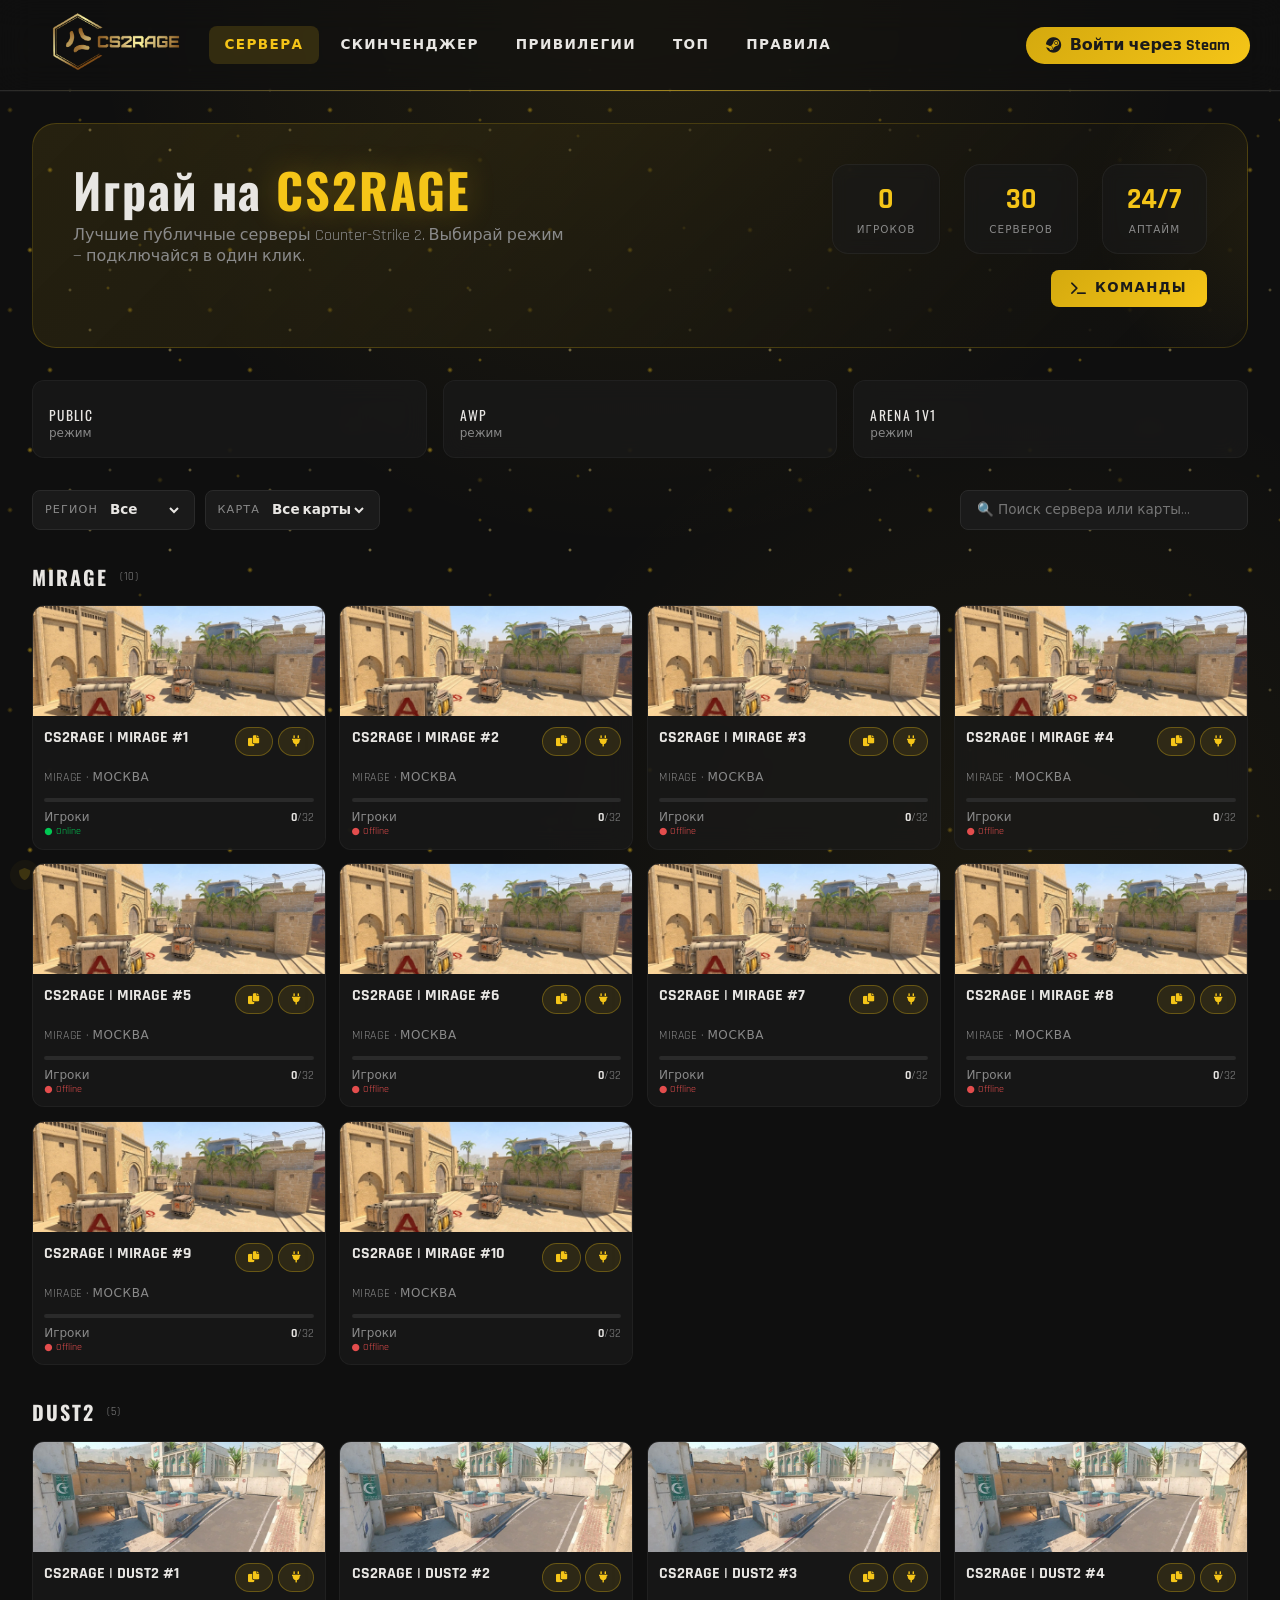
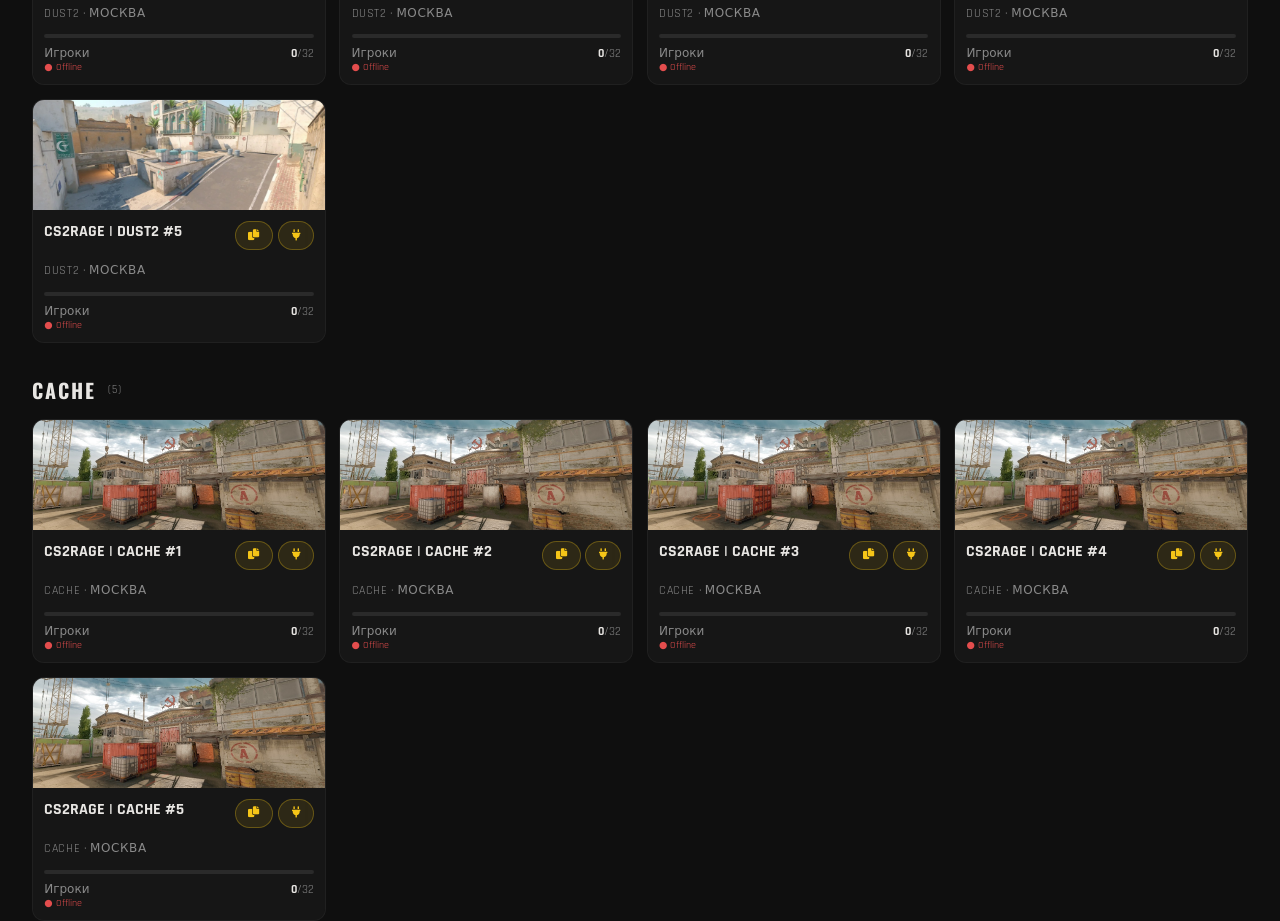
==== commit c4bc1936: "fsdj;" ====
--- a/cs2rage/index.html
+++ b/cs2rage/index.html
@@ -20,16 +20,18 @@
 
 <div class="container">
     <div class="hero-block">
-    <div class="hero-content">
-        <div class="hero-text">
-            <h1>Играй на <span class="hero-highlight">CS2RAGE</span></h1>
-            <p>Лучшие публичные серверы Counter-Strike 2. Выбирай режим — подключайся в один клик.</p>
+        <div class="hero-content">
+            <div class="hero-text">
+                <h1>Играй на <span class="hero-highlight">CS2RAGE</span></h1>
+                <p>Лучшие публичные серверы Counter-Strike 2. Выбирай режим — подключайся в один клик.</p>
+            </div>
+            <div class="hero-actions">
+                <div class="hero-stats" id="heroStats"></div>
+                <button class="btn-commands" id="heroCommandsBtn"><i class="fas fa-terminal"></i> Команды</button>
+            </div>
         </div>
-        <div class="hero-stats" id="heroStats"></div>
     </div>
-</div>
     
-    <div class="mode-info-block" id="modeInfoContainer"></div>
     <div class="modes-block"><div class="modes" id="modesContainer"></div></div>
     
     <div class="filters">
--- a/cs2rage/css/main.css
+++ b/cs2rage/css/main.css
@@ -1,54 +1,224 @@
-:root{
-  --bg:#0f0f0f;
-  --fg:#e8e6e3;
-  --muted:#8a8a8a;
-  --card:#1a1a1a;
-  --border:#2a2a2a;
-  --primary:#f5c518;
-  --primary-glow:#ffe380;
-  --primary-fg:#1a1a1a;
-  --radius:12px;
-  --shadow-orange:0 10px 30px -10px rgba(245,197,24,.4);
-  --gradient-orange:linear-gradient(135deg,#d4a90e,#f5c518);
-}
-*{box-sizing:border-box;margin:0;padding:0}
-html,body{background:var(--bg);color:var(--fg);font-family:'Rajdhani',system-ui,sans-serif;min-height:100vh}
-body{
-  background-color: #0f0f0f;
-  background-image:
-    radial-gradient(800px 500px at 90% -10%, rgba(245,197,24, 0.15), transparent 60%),
-    radial-gradient(600px 400px at 10% 20%, rgba(255,227,128, 0.10), transparent 55%),
-    radial-gradient(500px 350px at 60% 90%, rgba(245,197,24, 0.12), transparent 50%),
-    radial-gradient(400px 300px at 95% 50%, rgba(255,227,128, 0.08), transparent 50%);
-  background-attachment: fixed;
-}
-h1,h2,h3,h4{font-family:'Oswald',sans-serif;letter-spacing:.04em}
-a{color:inherit;text-decoration:none}
-button,select,input{font-family:inherit;color:inherit}
-.container{max-width:1340px;margin:0 auto;padding:0 2rem}
-.text-glow{text-shadow:0 0 14px rgba(255,227,128,.5)}
-.text-primary{color:var(--primary)}
-.text-muted{color:var(--muted)}
-.bg-gradient-orange{background:var(--gradient-orange)}
-.shadow-orange{box-shadow:var(--shadow-orange)}
-.page-title{text-align:center;margin-bottom:2.5rem}
-.page-title h1{font-size:3rem;text-transform:uppercase;letter-spacing:.2em}
-.page-title p{color:var(--muted);margin-top:.75rem}
+:root {
+  --bg: #0f0f0f;
+  --fg: #e8e6e3;
+  --muted: #8a8a8a;
+  --card: #1a1a1a;
+  --border: #2a2a2a;
+  --primary: #f5c518;
+  --primary-glow: #ffe380;
+  --primary-fg: #1a1a1a;
+  --radius: 12px;
+  --shadow-orange: 0 10px 30px -10px rgba(245, 197, 24, .4);
+  --gradient-orange: linear-gradient(135deg, #d4a90e, #f5c518);
+}
+
+* {
+  box-sizing: border-box;
+  margin: 0;
+  padding: 0
+}
+
+html,
+body {
+  background: var(--bg);
+  color: var(--fg);
+  font-family: 'Rajdhani', system-ui, sans-serif;
+  min-height: 100vh
+}
+
+body {
+    background: linear-gradient(180deg, #0a0a12 0%, #0f0f18 50%, #0a0a12 100%);
+    background-image:
+        radial-gradient(2px 2px at 20% 30%, rgba(245,197,24,0.4), transparent),
+        radial-gradient(2px 2px at 40% 70%, rgba(245,197,24,0.3), transparent),
+        radial-gradient(2px 2px at 60% 20%, rgba(245,197,24,0.5), transparent),
+        radial-gradient(2px 2px at 80% 60%, rgba(245,197,24,0.3), transparent),
+        radial-gradient(3px 3px at 50% 50%, rgba(245,197,24,0.2), transparent),
+        radial-gradient(2px 2px at 30% 80%, rgba(245,197,24,0.4), transparent),
+        radial-gradient(2px 2px at 70% 40%, rgba(245,197,24,0.3), transparent),
+        radial-gradient(circle at 50% 0%, rgba(245,197,24,0.08) 0%, transparent 50%),
+        radial-gradient(circle at 80% 100%, rgba(245,197,24,0.05) 0%, transparent 40%);
+    background-size: 400px 400px, 350px 350px, 300px 300px, 380px 380px, 320px 320px, 360px 360px, 340px 340px, 100% 100%, 100% 100%;
+    background-attachment: fixed;
+    animation: particles 30s linear infinite;
+    font-family: 'Rajdhani', system-ui, sans-serif;
+    color: var(--fg);
+    min-height: 100vh;
+}
+
+@keyframes particles {
+    0% { background-position: 0 0, 0 0, 0 0, 0 0, 0 0, 0 0, 0 0, 0 0, 0 0; }
+    100% { background-position: 400px 400px, -200px 300px, 250px -150px, -350px 100px, 200px -350px, -150px 250px, 100px -200px, 0 0, 0 0; }
+}
+h1,
+h2,
+h3,
+h4 {
+  font-family: 'Oswald', sans-serif;
+  letter-spacing: .04em
+}
+
+a {
+  color: inherit;
+  text-decoration: none
+}
+
+button,
+select,
+input {
+  font-family: inherit;
+  color: inherit
+}
+
+.container {
+  max-width: 1340px;
+  margin: 0 auto;
+  padding: 0 2rem
+}
+
+.text-glow {
+  text-shadow: 0 0 14px rgba(255, 227, 128, .5)
+}
+
+.text-primary {
+  color: var(--primary)
+}
+
+.text-muted {
+  color: var(--muted)
+}
+
+.bg-gradient-orange {
+  background: var(--gradient-orange)
+}
+
+.shadow-orange {
+  box-shadow: var(--shadow-orange)
+}
+
+.page-title {
+  text-align: center;
+  margin-bottom: 2.5rem
+}
+
+.page-title h1 {
+  font-size: 3rem;
+  text-transform: uppercase;
+  letter-spacing: .2em
+}
+
+.page-title p {
+  color: var(--muted);
+  margin-top: .75rem
+}
 
 /* HEADER */
-header.site{position:sticky;top:0;z-index:50;backdrop-filter:blur(12px);background:rgba(15,15,15,.85);border-bottom:1px solid var(--border)}
-header.site .inner{display:flex;align-items:center;justify-content:space-between;height:72px;gap:1.5rem}
-.logo{font-family:'Oswald',sans-serif;font-size:1.5rem;letter-spacing:.2em;font-weight:700;display:flex;align-items:center;gap:.5rem}
-.logo-emoji{font-size:1.8rem}
-nav.main{display:flex;gap:.25rem}
-nav.main a{padding:.65rem 1rem;border-radius:8px;font-weight:600;font-size:.85rem;text-transform:uppercase;letter-spacing:.1em;color:var(--muted);transition:.2s}
-nav.main a:hover{color:var(--fg);background:rgba(245,197,24,.08)}
-nav.main a.active{color:var(--fg);background:rgba(245,197,24,.12);box-shadow:inset 0 0 0 1px rgba(245,197,24,.3)}
-.online-pill{display:flex;align-items:center;gap:.5rem;background:var(--card);border:1px solid var(--border);padding:.5rem 1rem;border-radius:999px;font-size:.85rem;color:var(--muted)}
-.online-pill .dot{width:8px;height:8px;border-radius:50%;background:var(--primary);animation:pulse-dot 2s infinite}
-.online-pill b{color:var(--fg)}
-.btn-steam{background:var(--gradient-orange);color:var(--primary-fg);font-weight:700;text-transform:uppercase;letter-spacing:.1em;font-size:.75rem;padding:.65rem 1.25rem;border-radius:8px;border:none;cursor:pointer;box-shadow:var(--shadow-orange);transition:.2s}
-.btn-steam:hover{opacity:.9}
+header.site {
+    border-bottom: 1px solid rgba(245,197,24,0.2);
+    box-shadow: 0 1px 0 rgba(255,255,255,0.03);
+    position: relative;
+}
+header.site::after {
+    content: '';
+    position: absolute;
+    bottom: -1px;
+    left: 0;
+    width: 100%;
+    height: 1px;
+    background: linear-gradient(90deg, transparent, #f5c518, transparent);
+    opacity: 0.6;
+}
+header.site .inner {
+  display: flex;
+  align-items: center;
+  justify-content: space-between;
+  height: 72px;
+  gap: 1.5rem
+}
+
+.logo {
+  font-family: 'Oswald', sans-serif;
+  font-size: 1.5rem;
+  letter-spacing: .2em;
+  font-weight: 700;
+  display: flex;
+  align-items: center;
+  gap: .5rem
+}
+
+.logo-emoji {
+  font-size: 1.8rem
+}
+
+nav.main {
+  display: flex;
+  gap: .25rem
+}
+
+nav.main a {
+  padding: .65rem 1rem;
+  border-radius: 8px;
+  font-weight: 600;
+  font-size: .85rem;
+  text-transform: uppercase;
+  letter-spacing: .1em;
+  color: var(--muted);
+  transition: .2s
+}
+
+nav.main a:hover {
+  color: var(--fg);
+  background: rgba(245, 197, 24, .08)
+}
+
+nav.main a.active {
+  color: var(--fg);
+  background: rgba(245, 197, 24, .12);
+  box-shadow: inset 0 0 0 1px rgba(245, 197, 24, .3)
+}
+
+.online-pill {
+  display: flex;
+  align-items: center;
+  gap: .5rem;
+  background: var(--card);
+  border: 1px solid var(--border);
+  padding: .5rem 1rem;
+  border-radius: 999px;
+  font-size: .85rem;
+  color: var(--muted)
+}
+
+.online-pill .dot {
+  width: 8px;
+  height: 8px;
+  border-radius: 50%;
+  background: var(--primary);
+  animation: pulse-dot 2s infinite
+}
+
+.online-pill b {
+  color: var(--fg)
+}
+
+.btn-steam {
+  background: var(--gradient-orange);
+  color: var(--primary-fg);
+  font-weight: 700;
+  text-transform: uppercase;
+  letter-spacing: .1em;
+  font-size: .75rem;
+  padding: .65rem 1.25rem;
+  border-radius: 8px;
+  border: none;
+  cursor: pointer;
+  box-shadow: var(--shadow-orange);
+  transition: .2s
+}
+
+.btn-steam:hover {
+  opacity: .9
+}
 
 body::before {
   content: '';
@@ -60,87 +230,537 @@
   pointer-events: none;
   z-index: 0;
   background-image:
-    radial-gradient(3px 3px at 15% 25%, rgba(245,197,24, 0.6), transparent),
-    radial-gradient(2px 2px at 45% 65%, rgba(255,227,128, 0.5), transparent),
-    radial-gradient(3px 3px at 75% 15%, rgba(245,197,24, 0.4), transparent),
-    radial-gradient(2px 2px at 85% 75%, rgba(255,227,128, 0.6), transparent),
-    radial-gradient(3px 3px at 25% 85%, rgba(245,197,24, 0.5), transparent),
-    radial-gradient(2px 2px at 55% 35%, rgba(255,227,128, 0.3), transparent),
-    radial-gradient(3px 3px at 65% 55%, rgba(245,197,24, 0.5), transparent),
-    radial-gradient(2px 2px at 35% 45%, rgba(255,227,128, 0.4), transparent),
-    radial-gradient(3px 3px at 5% 55%, rgba(245,197,24, 0.3), transparent),
-    radial-gradient(2px 2px at 95% 35%, rgba(255,227,128, 0.5), transparent);
+    radial-gradient(3px 3px at 15% 25%, rgba(245, 197, 24, 0.6), transparent),
+    radial-gradient(2px 2px at 45% 65%, rgba(255, 227, 128, 0.5), transparent),
+    radial-gradient(3px 3px at 75% 15%, rgba(245, 197, 24, 0.4), transparent),
+    radial-gradient(2px 2px at 85% 75%, rgba(255, 227, 128, 0.6), transparent),
+    radial-gradient(3px 3px at 25% 85%, rgba(245, 197, 24, 0.5), transparent),
+    radial-gradient(2px 2px at 55% 35%, rgba(255, 227, 128, 0.3), transparent),
+    radial-gradient(3px 3px at 65% 55%, rgba(245, 197, 24, 0.5), transparent),
+    radial-gradient(2px 2px at 35% 45%, rgba(255, 227, 128, 0.4), transparent),
+    radial-gradient(3px 3px at 5% 55%, rgba(245, 197, 24, 0.3), transparent),
+    radial-gradient(2px 2px at 95% 35%, rgba(255, 227, 128, 0.5), transparent);
   background-size: 200px 200px;
   animation: float-particles 20s ease-in-out infinite;
 }
 
 @keyframes float-particles {
-  0%, 100% { transform: translateY(0) rotate(0deg); opacity: 0.8; }
-  25% { transform: translateY(-15px) rotate(1deg); opacity: 1; }
-  50% { transform: translateY(-5px) rotate(-1deg); opacity: 0.6; }
-  75% { transform: translateY(-20px) rotate(0.5deg); opacity: 0.9; }
-}
-@keyframes pulse-dot{0%,100%{opacity:1}50%{opacity:.4}}
+
+  0%,
+  100% {
+    transform: translateY(0) rotate(0deg);
+    opacity: 0.8;
+  }
+
+  25% {
+    transform: translateY(-15px) rotate(1deg);
+    opacity: 1;
+  }
+
+  50% {
+    transform: translateY(-5px) rotate(-1deg);
+    opacity: 0.6;
+  }
+
+  75% {
+    transform: translateY(-20px) rotate(0.5deg);
+    opacity: 0.9;
+  }
+}
+
+@keyframes pulse-dot {
+
+  0%,
+  100% {
+    opacity: 1
+  }
+
+  50% {
+    opacity: .4
+  }
+}
 
 /* FOOTER */
-footer.site{padding:3rem 0;border-top:1px solid var(--border);background:rgba(15,15,15,.6);margin-top:auto}
-footer.site .inner{display:flex;flex-wrap:wrap;justify-content:space-between;gap:2rem}
-footer.site .col h4{font-size:.8rem;text-transform:uppercase;letter-spacing:.2em;margin-bottom:.75rem}
-footer.site .col a{display:block;font-size:.85rem;color:var(--muted);padding:.25rem 0}
-footer.site .col a:hover{color:var(--primary)}
-footer.site .cols{display:flex;gap:3rem;flex-wrap:wrap}
+footer.site {
+  padding: 3rem 0;
+  border-top: 1px solid var(--border);
+  background: rgba(15, 15, 15, .6);
+  margin-top: auto
+}
+
+footer.site .inner {
+  display: flex;
+  flex-wrap: wrap;
+  justify-content: space-between;
+  gap: 2rem
+}
+
+footer.site .col h4 {
+  font-size: .8rem;
+  text-transform: uppercase;
+  letter-spacing: .2em;
+  margin-bottom: .75rem
+}
+
+footer.site .col a {
+  display: block;
+  font-size: .85rem;
+  color: var(--muted);
+  padding: .25rem 0
+}
+
+footer.site .col a:hover {
+  color: var(--primary)
+}
+
+footer.site .cols {
+  display: flex;
+  gap: 3rem;
+  flex-wrap: wrap
+}
 
 /* Обводка карточек */
-.server-card:hover,.mode-btn:hover,.tier:hover{border:1px solid #f5c518;box-shadow:0 0 0 1px rgba(245,197,24,0.3),0 8px 20px rgba(0,0,0,0.2);transition:all .2s ease}
+.server-card:hover,
+.mode-btn:hover,
+.tier:hover {
+  border: 1px solid #f5c518;
+  box-shadow: 0 0 0 1px rgba(245, 197, 24, 0.3), 0 8px 20px rgba(0, 0, 0, 0.2);
+  transition: all .2s ease
+}
 
 /* Активный пункт меню */
-nav.main a.active{position:relative;color:#f5c518}
-nav.main a.active::after{content:'';position:absolute;bottom:-4px;left:50%;transform:translateX(-50%);width:20px;height:2px;background:#f5c518;border-radius:2px}
+nav.main a.active {
+  position: relative;
+  color: #f5c518
+}
+
+nav.main a.active::after {
+  content: '';
+  position: absolute;
+  bottom: -4px;
+  left: 50%;
+  transform: translateX(-50%);
+  width: 20px;
+  height: 2px;
+  background: #f5c518;
+  border-radius: 2px
+}
 
 /* Блеск карточек */
-.server-card,.tier,.skin-tile,.mode-btn,.faq-item,.rule-item{position:relative;overflow:hidden}
-.server-card::before,.tier::before,.skin-tile::before,.mode-btn::before,.faq-item::before,.rule-item::before{content:'';position:absolute;top:0;left:-150%;width:80%;height:100%;background:linear-gradient(90deg,transparent,rgba(245,197,24,0.03),rgba(245,197,24,0.06),rgba(245,197,24,0.03),transparent);transform:skewX(-15deg);transition:left .8s ease;pointer-events:none}
-.server-card:hover::before,.tier:hover::before,.skin-tile:hover::before,.mode-btn:hover::before,.faq-item:hover::before,.rule-item:hover::before{left:100%}
+.server-card,
+.tier,
+.skin-tile,
+.mode-btn,
+.faq-item,
+.rule-item {
+  position: relative;
+  overflow: hidden
+}
+
+.server-card::before,
+.tier::before,
+.skin-tile::before,
+.mode-btn::before,
+.faq-item::before,
+.rule-item::before {
+  content: '';
+  position: absolute;
+  top: 0;
+  left: -150%;
+  width: 80%;
+  height: 100%;
+  background: linear-gradient(90deg, transparent, rgba(245, 197, 24, 0.03), rgba(245, 197, 24, 0.06), rgba(245, 197, 24, 0.03), transparent);
+  transform: skewX(-15deg);
+  transition: left .8s ease;
+  pointer-events: none
+}
+
+.server-card:hover::before,
+.tier:hover::before,
+.skin-tile:hover::before,
+.mode-btn:hover::before,
+.faq-item:hover::before,
+.rule-item:hover::before {
+  left: 100%
+}
 
 /* Логотип */
-.logo-icon{background:rgba(245,197,24,0.1);border:2px solid rgba(245,197,24,0.3)}
-.logo:hover .logo-icon{border-color:rgba(245,197,24,0.6);box-shadow:0 0 15px rgba(245,197,24,0.2)}
-.logo-text .rage{color:var(--primary)}
+.logo-icon {
+  background: rgba(245, 197, 24, 0.1);
+  border: 2px solid rgba(245, 197, 24, 0.3)
+}
+
+.logo:hover .logo-icon {
+  border-color: rgba(245, 197, 24, 0.6);
+  box-shadow: 0 0 15px rgba(245, 197, 24, 0.2)
+}
+
+.logo-text .rage {
+  color: var(--primary)
+}
 
 /* Стеклянный эффект */
-.server-card,.mode-btn,.mode-info,.tier,.faq-item,.rule-item,.ban-type-card,.weapon,.skin-cats,.skin-main,.admin-card,.top-table{backdrop-filter:blur(12px);-webkit-backdrop-filter:blur(12px);background:rgba(26,26,26,0.7)!important;border:1px solid rgba(42,42,42,0.5)!important}
-header.site{backdrop-filter:blur(16px)!important;-webkit-backdrop-filter:blur(16px)!important;background:rgba(15,15,15,0.6)!important}
-footer.site{backdrop-filter:blur(16px);-webkit-backdrop-filter:blur(16px);background:rgba(15,15,15,0.5)!important}
-.server-card:hover,.tier:hover,.rule-item:hover,.weapon:hover{background:rgba(26,26,26,0.85)!important}
+.server-card,
+.mode-btn,
+.mode-info,
+.tier,
+.faq-item,
+.rule-item,
+.ban-type-card,
+.weapon,
+.skin-cats,
+.skin-main,
+.admin-card,
+.top-table {
+  backdrop-filter: blur(12px);
+  -webkit-backdrop-filter: blur(12px);
+  background: rgba(26, 26, 26, 0.7) !important;
+  border: 1px solid rgba(42, 42, 42, 0.5) !important
+}
+
+header.site {
+  backdrop-filter: blur(16px) !important;
+  -webkit-backdrop-filter: blur(16px) !important;
+  background: rgba(15, 15, 15, 0.6) !important
+}
+
+footer.site {
+  backdrop-filter: blur(16px);
+  -webkit-backdrop-filter: blur(16px);
+  background: rgba(15, 15, 15, 0.5) !important
+}
+
+.server-card:hover,
+.tier:hover,
+.rule-item:hover,
+.weapon:hover {
+  background: rgba(26, 26, 26, 0.85) !important
+}
 
 /* Прелоадер */
-.preloader{position:fixed;top:0;left:0;width:100%;height:100%;background:#0a0f1c;display:flex;justify-content:center;align-items:center;z-index:9999;transition:opacity .5s ease}
-.preloader.hide{opacity:0;pointer-events:none}
-.loader{width:50px;height:50px;border:3px solid rgba(245,197,24,0.2);border-top-color:#f5c518;border-radius:50%;animation:spin .8s linear infinite}
-@keyframes spin{to{transform:rotate(360deg)}}
+.preloader {
+  position: fixed;
+  top: 0;
+  left: 0;
+  width: 100%;
+  height: 100%;
+  background: #0a0f1c;
+  display: flex;
+  justify-content: center;
+  align-items: center;
+  z-index: 9999;
+  transition: opacity .5s ease
+}
+
+.preloader.hide {
+  opacity: 0;
+  pointer-events: none
+}
+
+.loader {
+  width: 50px;
+  height: 50px;
+  border: 3px solid rgba(245, 197, 24, 0.2);
+  border-top-color: #f5c518;
+  border-radius: 50%;
+  animation: spin .8s linear infinite
+}
+
+@keyframes spin {
+  to {
+    transform: rotate(360deg)
+  }
+}
 
 /* Анимации */
-@keyframes fadeInUp{from{opacity:0;transform:translateY(30px)}to{opacity:1;transform:translateY(0)}}
-.server-card,.tier,.mode-btn,.skin-tile,.faq-item,.rule-item{animation:fadeInUp .5s ease forwards;opacity:0}
-.server-card:nth-child(1){animation-delay:.05s}
-.server-card:nth-child(2){animation-delay:.1s}
-.server-card:nth-child(3){animation-delay:.15s}
-.server-card:nth-child(4){animation-delay:.2s}
-.server-card:nth-child(5){animation-delay:.25s}
-
-.container,header,footer,section{position:relative;z-index:1}
+@keyframes fadeInUp {
+  from {
+    opacity: 0;
+    transform: translateY(30px)
+  }
+
+  to {
+    opacity: 1;
+    transform: translateY(0)
+  }
+}
+
+.server-card,
+.tier,
+.mode-btn,
+.skin-tile,
+.faq-item,
+.rule-item {
+  animation: fadeInUp .5s ease forwards;
+  opacity: 0
+}
+
+.server-card:nth-child(1) {
+  animation-delay: .05s
+}
+
+.server-card:nth-child(2) {
+  animation-delay: .1s
+}
+
+.server-card:nth-child(3) {
+  animation-delay: .15s
+}
+
+.server-card:nth-child(4) {
+  animation-delay: .2s
+}
+
+.server-card:nth-child(5) {
+  animation-delay: .25s
+}
+
+.container,
+header,
+footer,
+section {
+  position: relative;
+  z-index: 1
+}
 
 /* Скрыть стрелки number */
-input[type="number"]{-webkit-appearance:none;-moz-appearance:textfield;appearance:textfield}
-input[type="number"]::-webkit-inner-spin-button,input[type="number"]::-webkit-outer-spin-button{display:none;-webkit-appearance:none;margin:0}
+input[type="number"] {
+  -webkit-appearance: none;
+  -moz-appearance: textfield;
+  appearance: textfield
+}
+
+input[type="number"]::-webkit-inner-spin-button,
+input[type="number"]::-webkit-outer-spin-button {
+  display: none;
+  -webkit-appearance: none;
+  margin: 0
+}
 
 /* Хедер */
-.site-header{position:sticky;top:0;z-index:100;backdrop-filter:blur(16px);background:rgba(15,15,15,0.85);border-bottom:1px solid var(--border);width:100%}
-.header-inner{max-width:1400px;margin:0 auto;padding:0 2rem;display:flex;justify-content:space-between;align-items:center;height:70px;gap:1rem;flex-wrap:wrap}
-.nav-links{display:flex;gap:0.5rem;flex-wrap:wrap;justify-content:center}
-.nav-links a{padding:0.65rem 1rem;border-radius:8px;font-weight:600;font-size:0.85rem;text-transform:uppercase;letter-spacing:0.1em;color:var(--muted);text-decoration:none;transition:0.2s;white-space:nowrap}
-.nav-links a:hover,.nav-links a.active{color:var(--fg);background:rgba(245,197,24,0.12)}
-.steam-login-btn{background:linear-gradient(135deg,#d4a90e,#f5c518);color:#1a1a1a;font-weight:700;text-transform:uppercase;letter-spacing:0.1em;font-size:0.75rem;padding:0.65rem 1.25rem;border-radius:8px;transition:0.2s;box-shadow:0 4px 12px rgba(245,197,24,0.3);display:inline-flex;align-items:center;gap:0.5rem;text-decoration:none;white-space:nowrap}
-.steam-login-btn:hover{opacity:0.9;transform:translateY(-1px)}
-
-@media(max-width:768px){.header-inner{flex-direction:column;height:auto;padding:1rem;gap:0.8rem}.nav-links{justify-content:center}.nav-links a{padding:0.4rem 0.8rem;font-size:0.75rem}}+.site-header {
+  position: sticky;
+  top: 0;
+  z-index: 100;
+  backdrop-filter: blur(16px);
+  background: rgba(15, 15, 15, 0.85);
+  border-bottom: 1px solid var(--border);
+  width: 100%
+}
+
+.header-inner {
+  max-width: 1400px;
+  margin: 0 auto;
+  padding: 0 2rem;
+  display: flex;
+  justify-content: space-between;
+  align-items: center;
+  height: 70px;
+  gap: 1rem;
+  flex-wrap: wrap
+}
+
+.nav-links {
+  display: flex;
+  gap: 0.5rem;
+  flex-wrap: wrap;
+  justify-content: center
+}
+
+.nav-links a {
+  padding: 0.65rem 1rem;
+  border-radius: 8px;
+  font-weight: 600;
+  font-size: 0.85rem;
+  text-transform: uppercase;
+  letter-spacing: 0.1em;
+  color: var(--muted);
+  text-decoration: none;
+  transition: 0.2s;
+  white-space: nowrap
+}
+
+.nav-links a:hover,
+.nav-links a.active {
+  color: var(--fg);
+  background: rgba(245, 197, 24, 0.12)
+}
+
+.steam-login-btn {
+  background: linear-gradient(135deg, #d4a90e, #f5c518);
+  color: #1a1a1a;
+  font-weight: 700;
+  text-transform: uppercase;
+  letter-spacing: 0.1em;
+  font-size: 0.75rem;
+  padding: 0.65rem 1.25rem;
+  border-radius: 8px;
+  transition: 0.2s;
+  box-shadow: 0 4px 12px rgba(245, 197, 24, 0.3);
+  display: inline-flex;
+  align-items: center;
+  gap: 0.5rem;
+  text-decoration: none;
+  white-space: nowrap
+}
+
+.steam-login-btn:hover {
+  opacity: 0.9;
+  transform: translateY(-1px)
+}
+
+@media(max-width:768px) {
+  .header-inner {
+    flex-direction: column;
+    height: auto;
+    padding: 1rem;
+    gap: 0.8rem
+  }
+
+  .nav-links {
+    justify-content: center
+  }
+
+  .nav-links a {
+    padding: 0.4rem 0.8rem;
+    font-size: 0.75rem
+  }
+}
+
+/* ===== АДАПТАЦИЯ ДЛЯ ТЕЛЕФОНОВ ===== */
+@media(max-width:768px) {
+  .header-inner {
+    flex-direction: column;
+    height: auto;
+    padding: 0.8rem 1rem;
+    gap: 0.5rem
+  }
+
+  .nav-links {
+    justify-content: center;
+    flex-wrap: wrap
+  }
+
+  .nav-links a {
+    padding: 0.4rem 0.7rem;
+    font-size: 0.7rem
+  }
+
+  .container {
+    padding: 1rem
+  }
+
+  .page-title h1 {
+    font-size: 2rem;
+    letter-spacing: 0.1em
+  }
+
+  .page-title p {
+    font-size: 0.85rem
+  }
+
+  .logo {
+    font-size: 1.2rem;
+    gap: 0.4rem
+  }
+
+  .steam-login-btn {
+    font-size: 0.7rem;
+    padding: 0.5rem 1rem
+  }
+
+  /* Стеклянный эффект */
+  .server-card,
+  .mode-btn,
+  .mode-info,
+  .tier,
+  .faq-item,
+  .rule-item,
+  .ban-type-card,
+  .weapon,
+  .skin-cats,
+  .skin-main,
+  .admin-card,
+  .top-table {
+    padding: 1rem
+  }
+
+  /* Карточки в 1 колонку */
+  .tiers {
+    grid-template-columns: 1fr
+  }
+
+  .servers-grid {
+    grid-template-columns: 1fr
+  }
+
+  .modes {
+    grid-template-columns: repeat(2, 1fr)
+  }
+
+  /* Статистика */
+  .hero-stats {
+    flex-direction: row;
+    gap: 0.5rem
+  }
+
+  .hero-stat {
+    padding: 0.6rem 1rem;
+    min-width: 80px
+  }
+
+  .hero-stat b {
+    font-size: 1.3rem
+  }
+
+  .hero-block {
+    padding: 1.5rem
+  }
+
+  .hero-block h1 {
+    font-size: 2rem
+  }
+
+  /* Таблица топа */
+  .top-table th,
+  .top-table td {
+    padding: 0.5rem;
+    font-size: 0.75rem
+  }
+
+  .top-table {
+    overflow-x: auto;
+    display: block
+  }
+}
+
+@media(max-width:480px) {
+  .page-title h1 {
+    font-size: 1.5rem
+  }
+
+  .hero-block h1 {
+    font-size: 1.5rem
+  }
+
+  .hero-stat b {
+    font-size: 1rem
+  }
+
+  .modes {
+    grid-template-columns: 1fr
+  }
+
+  .filters {
+    flex-direction: column
+  }
+
+  .search {
+    width: 100%
+  }
+
+  .filter-group {
+    flex-direction: column;
+    width: 100%
+  }
+}
--- a/cs2rage/css/servers.css
+++ b/cs2rage/css/servers.css
@@ -44,4 +44,25 @@
 .players-info{display:flex;justify-content:space-between;font-size:.75rem;color:var(--muted)}
 .players-info b{color:var(--fg)}
 .btn-connect{margin-top:.85rem;width:100%;background:transparent;border:1px solid var(--border);color:var(--muted);padding:.55rem;border-radius:8px;font-weight:700;text-transform:uppercase;letter-spacing:.1em;font-size:.75rem;cursor:pointer;transition:.2s}
-.btn-connect:hover{border-color:var(--primary);color:var(--primary)}+.btn-connect:hover{border-color:var(--primary);color:var(--primary)}
+@media(max-width:768px){
+    .hero h1{font-size:2rem}
+    .hero p{font-size:0.9rem}
+    .modes{grid-template-columns:repeat(2,1fr)}
+    .mode-btn{padding:0.8rem}
+    .mode-btn .num{font-size:1.5rem}
+    .servers-grid{grid-template-columns:1fr}
+    .server-card{padding:0.8rem}
+    .map-head h3{font-size:1rem}
+    .filters{flex-direction:column;gap:0.5rem}
+    .filter-group{flex-direction:column;width:100%}
+    .filter{width:100%}
+    .search{width:100%}
+}
+
+@media(max-width:480px){
+    .hero h1{font-size:1.5rem}
+    .modes{grid-template-columns:1fr}
+    .stats{gap:1rem}
+    .stat b{font-size:1.3rem}
+}
--- a/cs2rage/css/index.css
+++ b/cs2rage/css/index.css
@@ -1,53 +1,274 @@
-/* Кнопка команд */
-.btn-commands{background:var(--gradient-orange);border:none;color:var(--primary-fg);padding:10px 20px;border-radius:8px;cursor:pointer;font-weight:700;text-transform:uppercase;letter-spacing:0.1em;transition:0.2s;display:flex;align-items:center;gap:8px}
-.btn-commands:hover{transform:translateY(-1px);box-shadow:var(--shadow-orange)}
-
-/* Модалка команд */
-.commands-modal{position:fixed;top:0;left:0;width:100%;height:100%;background:rgba(0,0,0,0.8);backdrop-filter:blur(8px);display:flex;align-items:center;justify-content:center;z-index:10000}
-.commands-modal-content{background:var(--card);border:1px solid var(--primary);border-radius:16px;width:90%;max-width:500px;max-height:80vh;overflow-y:auto}
-.commands-modal-header{display:flex;justify-content:space-between;align-items:center;padding:20px 24px;border-bottom:1px solid var(--border);position:sticky;top:0;background:var(--card)}
-.commands-modal-header h3{font-family:'Oswald',sans-serif;text-transform:uppercase;letter-spacing:0.1em;color:var(--primary);margin:0}
-.commands-modal-close{background:none;border:none;color:var(--muted);font-size:1.2rem;cursor:pointer;transition:0.2s}
-.commands-modal-close:hover{color:var(--primary)}
-.commands-list{padding:0 24px 20px}
-.command-item{display:flex;justify-content:space-between;padding:12px 0;border-bottom:1px solid var(--border)}
-.command-item:last-child{border-bottom:none}
-.command-cmd{color:var(--primary);font-family:monospace;font-weight:600}
-.command-desc{color:var(--muted)}
-
-/* Hero блок */
-.hero-block{background:linear-gradient(135deg,rgba(245,197,24,0.1),rgba(15,15,15,0.95));border-radius:24px;padding:2.5rem;margin-top:2rem;margin-bottom:2rem;border:1px solid rgba(245,197,24,0.2);position:relative;overflow:hidden}
-.hero-block::after{content:'';position:absolute;top:-50%;right:-20%;width:400px;height:400px;background:radial-gradient(circle,rgba(245,197,24,0.08),transparent 70%);pointer-events:none}
-.hero-content{display:flex;justify-content:space-between;align-items:center;flex-wrap:wrap;gap:1.5rem;position:relative;z-index:1}
-.hero-text h1{font-size:3rem;font-family:'Oswald',sans-serif;margin-bottom:0.5rem;line-height:1.1}
-.hero-highlight{color:var(--primary);text-shadow:0 0 30px rgba(245,197,24,0.3)}
-.hero-text p{color:#8a8a8a;font-size:1rem;max-width:500px}
-.hero-stats{display:flex;gap:1.5rem;flex-wrap:wrap}
-.hero-stat{background:rgba(26,26,26,0.6);backdrop-filter:blur(8px);padding:1rem 1.5rem;border-radius:16px;text-align:center;border:1px solid rgba(255,255,255,0.05);min-width:100px}
-.hero-stat b{font-size:1.8rem;color:var(--primary);display:block}
-.hero-stat span{font-size:0.65rem;display:block;color:#8a8a8a;text-transform:uppercase;letter-spacing:0.1em;margin-top:0.3rem}
-
-/* Режимы */
-.mode-info-block{margin-bottom:2rem}
-.modes-block{margin-bottom:2rem}
-.modes{display:grid;grid-template-columns:repeat(auto-fit,minmax(180px,1fr));gap:1rem}
-.mode-info-card{background:rgba(26,26,26,0.7);backdrop-filter:blur(12px);border:1px solid rgba(42,42,42,0.5);border-radius:20px;padding:1.5rem;display:flex;justify-content:space-between;align-items:center;flex-wrap:wrap;gap:1rem}
-.mode-info-card h2{font-family:'Oswald',sans-serif;font-size:1.5rem;color:var(--primary)}
-.mode-info-card p{color:var(--muted)}
-
-/* Кнопки копирования IP */
-.btn-copy-ip{background:rgba(245,197,24,0.1);border:1px solid rgba(245,197,24,0.3);border-radius:30px;padding:0.4rem 0.8rem;font-size:0.7rem;color:var(--primary);cursor:pointer;transition:0.2s;margin-left:0.3rem}
-.btn-copy-ip:hover{background:rgba(245,197,24,0.2);border-color:var(--primary);color:#fff}
-
-/* Toast */
-.toast{position:fixed;top:90px;right:20px;background:#1a1a1a;border-left:4px solid var(--primary);border-radius:12px;padding:0.8rem 1.2rem;display:flex;align-items:center;gap:0.8rem;z-index:10000;animation:slideInRight 0.3s ease forwards}
-@keyframes slideInRight{from{opacity:0;transform:translateX(50px)}to{opacity:1;transform:translateX(0)}}
-
-/* Сервер-карточка */
-.server-card .top{display:flex;justify-content:space-between;align-items:flex-start;gap:0.5rem}
-.server-card .top .name{font-weight:700;font-size:0.95rem;color:#fff}
-.server-card .meta{font-size:0.7rem;color:var(--primary);text-transform:uppercase;margin:0.3rem 0}
-.server-card .players-bar{height:4px;background:rgba(42,42,42,0.5);border-radius:2px;margin:0.5rem 0}
-.server-card .players-info{display:flex;justify-content:space-between;font-size:0.7rem;color:#8a8a8a}
-.server-card .players-info b{color:#fff}
-.server-card .server-status{font-size:0.65rem;margin-top:0.5rem}+.btn-commands {
+    background: var(--gradient-orange);
+    border: none;
+    color: var(--primary-fg);
+    padding: 10px 20px;
+    border-radius: 8px;
+    cursor: pointer;
+    font-weight: 700;
+    text-transform: uppercase;
+    letter-spacing: 0.1em;
+    transition: 0.2s;
+    display: flex;
+    align-items: center;
+    gap: 8px
+}
+
+.btn-commands:hover {
+    transform: translateY(-1px);
+    box-shadow: var(--shadow-orange)
+}
+
+.commands-modal {
+    position: fixed;
+    top: 0;
+    left: 0;
+    width: 100%;
+    height: 100%;
+    background: rgba(0, 0, 0, 0.8);
+    backdrop-filter: blur(8px);
+    display: flex;
+    align-items: center;
+    justify-content: center;
+    z-index: 10000
+}
+
+.commands-modal-content {
+    background: var(--card);
+    border: 1px solid var(--primary);
+    border-radius: 16px;
+    width: 90%;
+    max-width: 500px;
+    max-height: 80vh;
+    overflow-y: auto
+}
+
+.commands-modal-header {
+    display: flex;
+    justify-content: space-between;
+    align-items: center;
+    padding: 20px 24px;
+    border-bottom: 1px solid var(--border);
+    position: sticky;
+    top: 0;
+    background: var(--card)
+}
+
+.commands-modal-header h3 {
+    font-family: 'Oswald', sans-serif;
+    text-transform: uppercase;
+    letter-spacing: 0.1em;
+    color: var(--primary);
+    margin: 0
+}
+
+.commands-modal-close {
+    background: none;
+    border: none;
+    color: var(--muted);
+    font-size: 1.2rem;
+    cursor: pointer;
+    transition: 0.2s
+}
+
+.commands-modal-close:hover {
+    color: var(--primary)
+}
+
+.commands-list {
+    padding: 0 24px 20px
+}
+
+.command-item {
+    display: flex;
+    justify-content: space-between;
+    padding: 12px 0;
+    border-bottom: 1px solid var(--border)
+}
+
+.command-item:last-child {
+    border-bottom: none
+}
+
+.command-cmd {
+    color: var(--primary);
+    font-family: monospace;
+    font-weight: 600
+}
+
+.command-desc {
+    color: var(--muted)
+}
+
+.hero-block {
+    background: linear-gradient(135deg, rgba(245, 197, 24, 0.1), rgba(15, 15, 15, 0.95));
+    border-radius: 24px;
+    padding: 2.5rem;
+    margin-top: 2rem;
+    margin-bottom: 2rem;
+    border: 1px solid rgba(245, 197, 24, 0.2);
+    position: relative;
+    overflow: hidden
+}
+
+.hero-block::after {
+    content: '';
+    position: absolute;
+    top: -50%;
+    right: -20%;
+    width: 400px;
+    height: 400px;
+    background: radial-gradient(circle, rgba(245, 197, 24, 0.08), transparent 70%);
+    pointer-events: none
+}
+
+.hero-content {
+    display: flex;
+    justify-content: space-between;
+    align-items: flex-start;
+    flex-wrap: wrap;
+    gap: 1.5rem;
+    position: relative;
+    z-index: 1
+}
+
+.hero-text {
+    flex: 0 0 auto
+}
+
+.hero-text h1 {
+    font-size: 3rem;
+    font-family: 'Oswald', sans-serif;
+    margin-bottom: 0.5rem;
+    line-height: 1.1
+}
+
+.hero-highlight {
+    color: var(--primary);
+    text-shadow: 0 0 30px rgba(245, 197, 24, 0.3)
+}
+
+.hero-text p {
+    color: #8a8a8a;
+    font-size: 1rem;
+    max-width: 500px
+}
+
+.hero-actions {
+    display: flex;
+    flex-direction: column;
+    align-items: flex-end;
+    gap: 1rem;
+    flex-shrink: 0
+}
+
+.hero-stats {
+    display: flex;
+    gap: 1.5rem;
+    flex-wrap: wrap
+}
+
+.hero-stat {
+    background: rgba(26, 26, 26, 0.6);
+    backdrop-filter: blur(8px);
+    padding: 1rem 1.5rem;
+    border-radius: 16px;
+    text-align: center;
+    border: 1px solid rgba(255, 255, 255, 0.05);
+    min-width: 100px
+}
+
+.hero-stat b {
+    font-size: 1.8rem;
+    color: var(--primary);
+    display: block
+}
+
+.hero-stat span {
+    font-size: 0.65rem;
+    display: block;
+    color: #8a8a8a;
+    text-transform: uppercase;
+    letter-spacing: 0.1em;
+    margin-top: 0.3rem
+}
+
+.mode-info-block {
+    margin-bottom: 0
+}
+
+.modes-block {
+    margin-bottom: 2rem
+}
+
+.modes {
+    display: grid;
+    grid-template-columns: repeat(auto-fit, minmax(180px, 1fr));
+    gap: 1rem
+}
+
+.btn-copy-ip {
+    background: rgba(245, 197, 24, 0.1);
+    border: 1px solid rgba(245, 197, 24, 0.3);
+    border-radius: 30px;
+    padding: 0.4rem 0.8rem;
+    font-size: 0.7rem;
+    color: var(--primary);
+    cursor: pointer;
+    transition: 0.2s;
+    margin-left: 0.3rem
+}
+
+.btn-copy-ip:hover {
+    background: rgba(245, 197, 24, 0.2);
+    border-color: var(--primary);
+    color: #fff
+}
+
+.toast {
+    position: fixed;
+    top: 90px;
+    right: 20px;
+    background: #1a1a1a;
+    border-left: 4px solid var(--primary);
+    border-radius: 12px;
+    padding: 0.8rem 1.2rem;
+    display: flex;
+    align-items: center;
+    gap: 0.8rem;
+    z-index: 10000;
+    animation: slideInRight 0.3s ease forwards
+}
+
+@keyframes slideInRight {
+    from {
+        opacity: 0;
+        transform: translateX(50px)
+    }
+
+    to {
+        opacity: 1;
+        transform: translateX(0)
+    }
+}
+
+@media(max-width:768px) {
+    .hero-content {
+        flex-direction: column;
+        align-items: center;
+        text-align: center
+    }
+
+    .hero-text h1 {
+        font-size: 2rem
+    }
+
+    .hero-actions {
+        align-items: center;
+        width: 100%
+    }
+
+    .hero-stats {
+        justify-content: center
+    }
+}
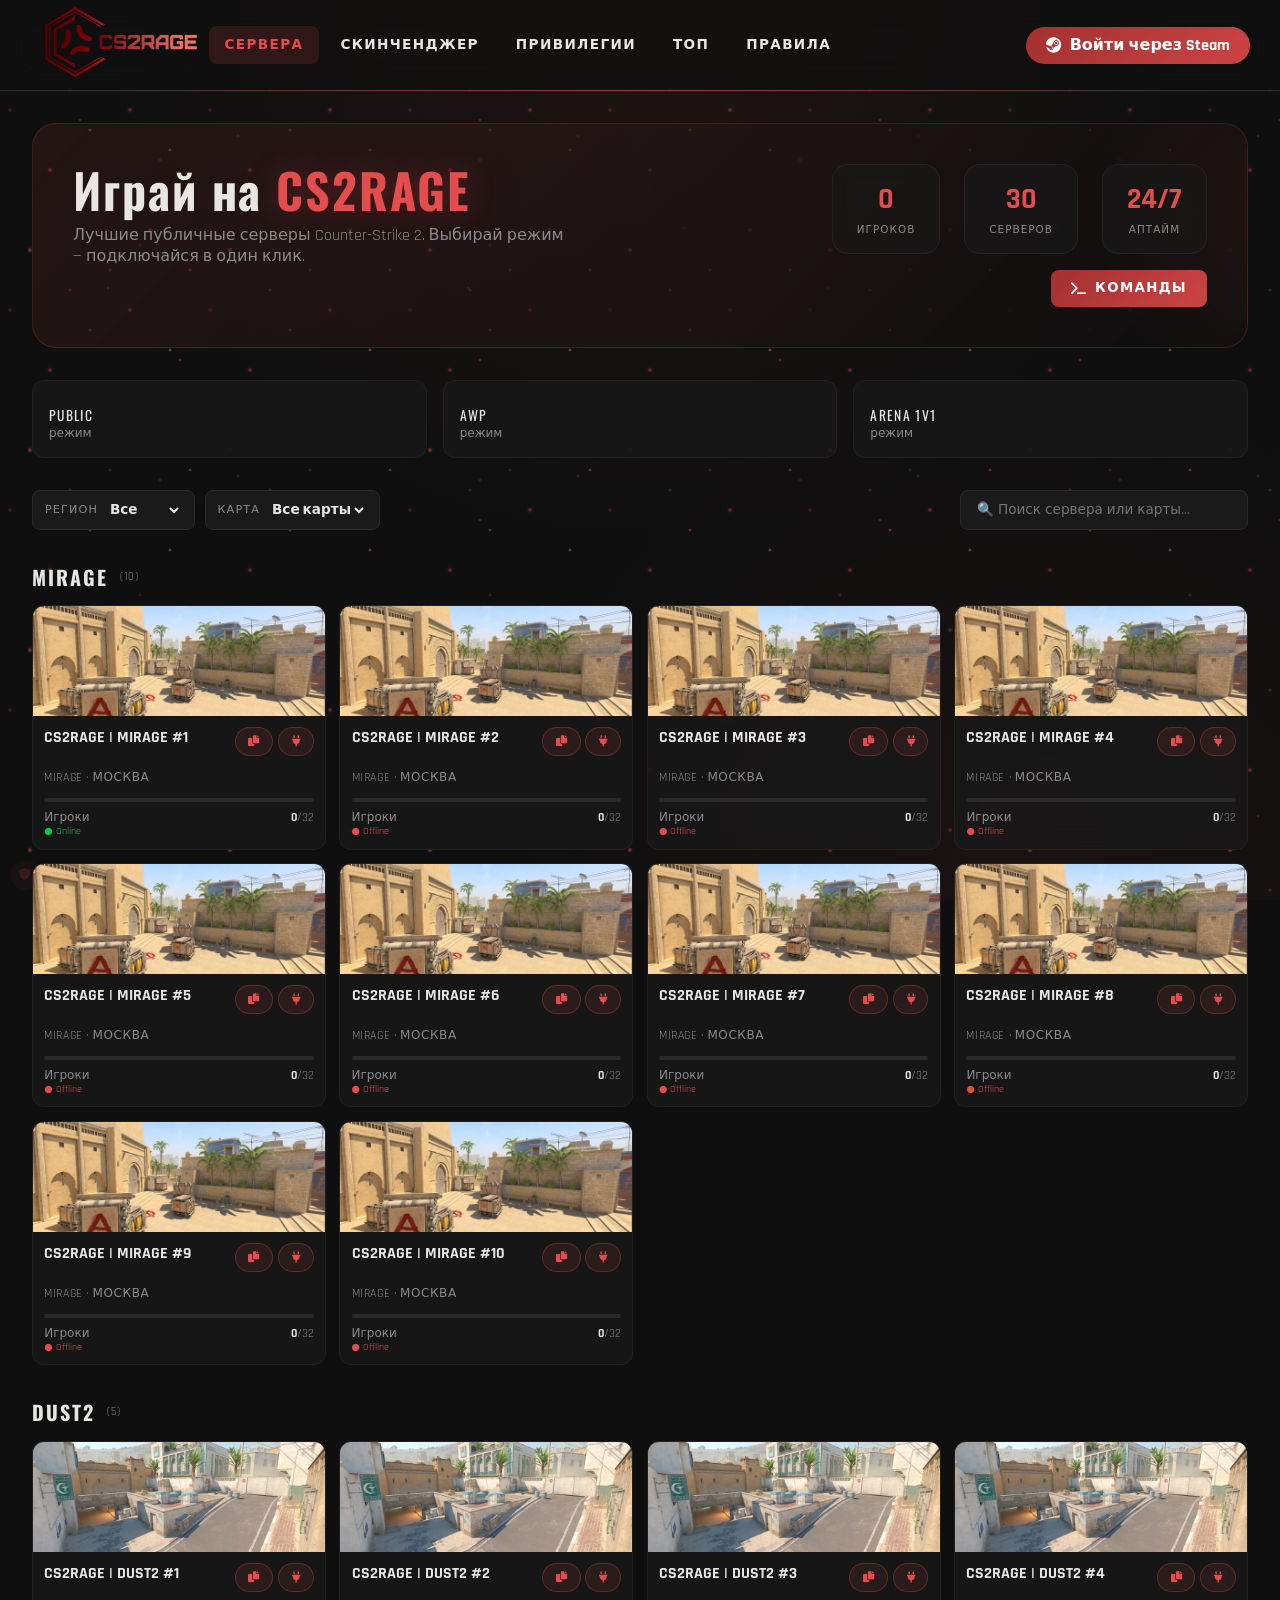
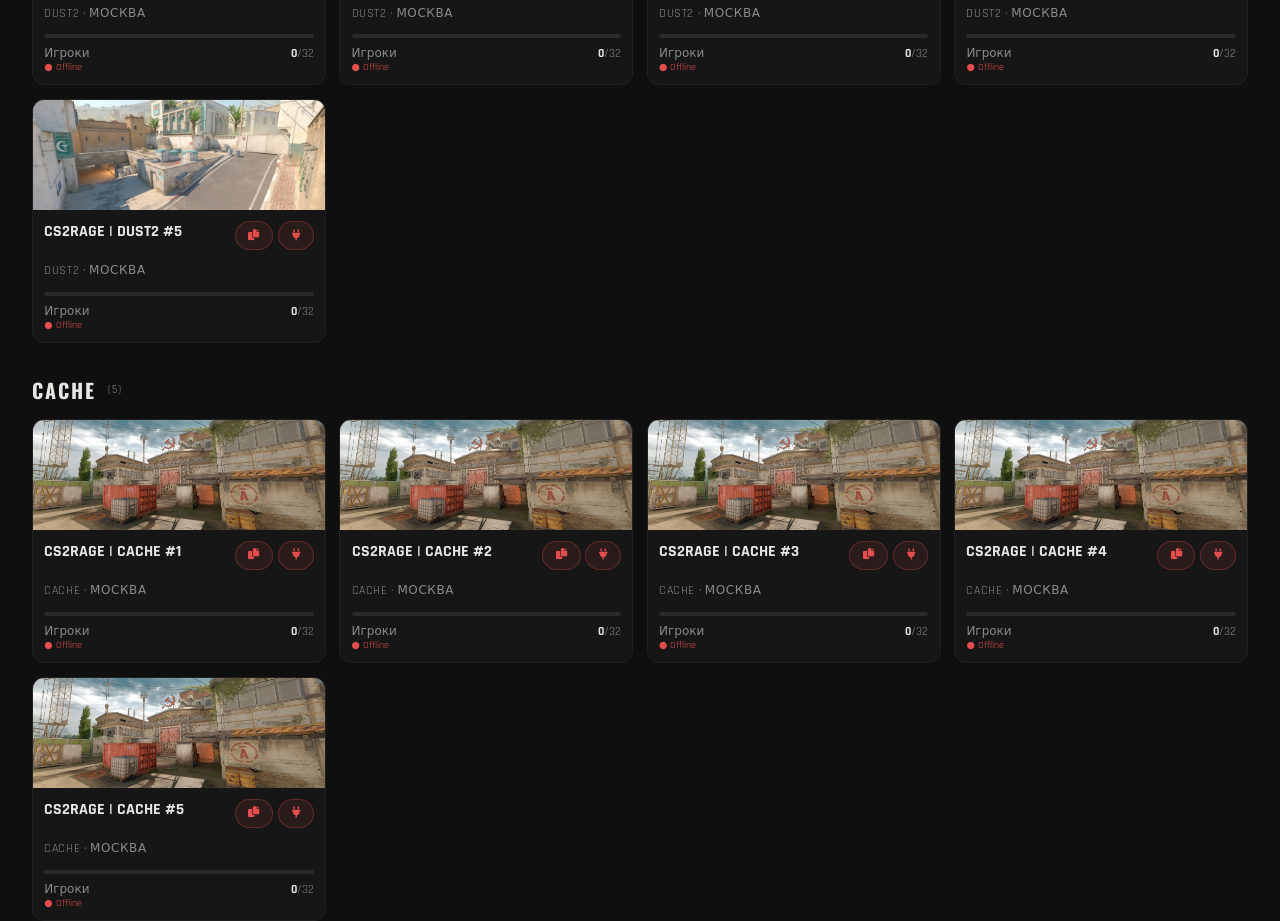
==== commit 0e5e2d79: "red weather" ====
--- a/cs2rage/index.html
+++ b/cs2rage/index.html
@@ -12,7 +12,7 @@
 <link rel="stylesheet" href="css/main.css">
 <link rel="stylesheet" href="css/servers.css">
 <link rel="stylesheet" href="css/index.css">
-<link rel="icon" type="image/png" href="images/favicon.png">
+<link rel="icon" type="images/png" href="images/favicon.png">
 </head>
 <body>
 
@@ -32,7 +32,10 @@
         </div>
     </div>
     
-    <div class="modes-block"><div class="modes" id="modesContainer"></div></div>
+<div class="modes-block">
+    <div class="modes" id="modesContainer"></div>
+    <div id="modeInfoContainer" style="display:none;"></div>
+</div>
     
     <div class="filters">
         <div class="filter-group">
--- a/cs2rage/css/main.css
+++ b/cs2rage/css/main.css
@@ -4,12 +4,12 @@
   --muted: #8a8a8a;
   --card: #1a1a1a;
   --border: #2a2a2a;
-  --primary: #f5c518;
-  --primary-glow: #ffe380;
-  --primary-fg: #1a1a1a;
+  --primary: #e34d4d;
+  --primary-glow: #ff6b6b;
+  --primary-fg: #fff;
   --radius: 12px;
-  --shadow-orange: 0 10px 30px -10px rgba(245, 197, 24, .4);
-  --gradient-orange: linear-gradient(135deg, #d4a90e, #f5c518);
+  --shadow-orange: 0 10px 30px -10px rgba(227,77,77,.4);
+  --gradient-orange: linear-gradient(135deg, #c0392b, #e34d4d);
 }
 
 * {
@@ -29,15 +29,15 @@
 body {
     background: linear-gradient(180deg, #0a0a12 0%, #0f0f18 50%, #0a0a12 100%);
     background-image:
-        radial-gradient(2px 2px at 20% 30%, rgba(245,197,24,0.4), transparent),
-        radial-gradient(2px 2px at 40% 70%, rgba(245,197,24,0.3), transparent),
-        radial-gradient(2px 2px at 60% 20%, rgba(245,197,24,0.5), transparent),
-        radial-gradient(2px 2px at 80% 60%, rgba(245,197,24,0.3), transparent),
-        radial-gradient(3px 3px at 50% 50%, rgba(245,197,24,0.2), transparent),
-        radial-gradient(2px 2px at 30% 80%, rgba(245,197,24,0.4), transparent),
-        radial-gradient(2px 2px at 70% 40%, rgba(245,197,24,0.3), transparent),
-        radial-gradient(circle at 50% 0%, rgba(245,197,24,0.08) 0%, transparent 50%),
-        radial-gradient(circle at 80% 100%, rgba(245,197,24,0.05) 0%, transparent 40%);
+        radial-gradient(2px 2px at 20% 30%, rgba(227,77,77,0.4), transparent),
+        radial-gradient(2px 2px at 40% 70%, rgba(227,77,77,0.3), transparent),
+        radial-gradient(2px 2px at 60% 20%, rgba(227,77,77,0.5), transparent),
+        radial-gradient(2px 2px at 80% 60%, rgba(227,77,77,0.3), transparent),
+        radial-gradient(3px 3px at 50% 50%, rgba(227,77,77,0.2), transparent),
+        radial-gradient(2px 2px at 30% 80%, rgba(227,77,77,0.4), transparent),
+        radial-gradient(2px 2px at 70% 40%, rgba(227,77,77,0.3), transparent),
+        radial-gradient(circle at 50% 0%, rgba(227,77,77,0.08) 0%, transparent 50%),
+        radial-gradient(circle at 80% 100%, rgba(227,77,77,0.05) 0%, transparent 40%);
     background-size: 400px 400px, 350px 350px, 300px 300px, 380px 380px, 320px 320px, 360px 360px, 340px 340px, 100% 100%, 100% 100%;
     background-attachment: fixed;
     animation: particles 30s linear infinite;
@@ -50,717 +50,98 @@
     0% { background-position: 0 0, 0 0, 0 0, 0 0, 0 0, 0 0, 0 0, 0 0, 0 0; }
     100% { background-position: 400px 400px, -200px 300px, 250px -150px, -350px 100px, 200px -350px, -150px 250px, 100px -200px, 0 0, 0 0; }
 }
-h1,
-h2,
-h3,
-h4 {
-  font-family: 'Oswald', sans-serif;
-  letter-spacing: .04em
-}
-
-a {
-  color: inherit;
-  text-decoration: none
-}
-
-button,
-select,
-input {
-  font-family: inherit;
-  color: inherit
-}
-
-.container {
-  max-width: 1340px;
-  margin: 0 auto;
-  padding: 0 2rem
-}
-
-.text-glow {
-  text-shadow: 0 0 14px rgba(255, 227, 128, .5)
-}
-
-.text-primary {
-  color: var(--primary)
-}
-
-.text-muted {
-  color: var(--muted)
-}
-
-.bg-gradient-orange {
-  background: var(--gradient-orange)
-}
-
-.shadow-orange {
-  box-shadow: var(--shadow-orange)
-}
-
-.page-title {
-  text-align: center;
-  margin-bottom: 2.5rem
-}
-
-.page-title h1 {
-  font-size: 3rem;
-  text-transform: uppercase;
-  letter-spacing: .2em
-}
-
-.page-title p {
-  color: var(--muted);
-  margin-top: .75rem
-}
+h1,h2,h3,h4{font-family:'Oswald',sans-serif;letter-spacing:.04em}
+a{color:inherit;text-decoration:none}
+button,select,input{font-family:inherit;color:inherit}
+.container{max-width:1340px;margin:0 auto;padding:0 2rem}
+.text-glow{text-shadow:0 0 14px rgba(255,107,107,.5)}
+.text-primary{color:var(--primary)}
+.text-muted{color:var(--muted)}
+.bg-gradient-orange{background:var(--gradient-orange)}
+.shadow-orange{box-shadow:var(--shadow-orange)}
+.page-title{text-align:center;margin-bottom:2.5rem}
+.page-title h1{font-size:3rem;text-transform:uppercase;letter-spacing:.2em}
+.page-title p{color:var(--muted);margin-top:.75rem}
 
 /* HEADER */
-header.site {
-    border-bottom: 1px solid rgba(245,197,24,0.2);
-    box-shadow: 0 1px 0 rgba(255,255,255,0.03);
-    position: relative;
-}
-header.site::after {
-    content: '';
-    position: absolute;
-    bottom: -1px;
-    left: 0;
-    width: 100%;
-    height: 1px;
-    background: linear-gradient(90deg, transparent, #f5c518, transparent);
-    opacity: 0.6;
-}
-header.site .inner {
-  display: flex;
-  align-items: center;
-  justify-content: space-between;
-  height: 72px;
-  gap: 1.5rem
-}
+header.site{border-bottom:1px solid rgba(227,77,77,0.2);box-shadow:0 1px 0 rgba(255,255,255,0.03);position:relative}
+header.site::after{content:'';position:absolute;bottom:-1px;left:0;width:100%;height:1px;background:linear-gradient(90deg,transparent,#e34d4d,transparent);opacity:0.6}
+header.site .inner{display:flex;align-items:center;justify-content:space-between;height:72px;gap:1.5rem}
+.logo{font-family:'Oswald',sans-serif;font-size:1.5rem;letter-spacing:.2em;font-weight:700;display:flex;align-items:center;gap:.5rem}
+.logo-emoji{font-size:1.8rem}
+nav.main{display:flex;gap:.25rem}
+nav.main a{padding:.65rem 1rem;border-radius:8px;font-weight:600;font-size:.85rem;text-transform:uppercase;letter-spacing:.1em;color:var(--muted);transition:.2s}
+nav.main a:hover{color:var(--fg);background:rgba(227,77,77,.08)}
+nav.main a.active{color:var(--fg);background:rgba(227,77,77,.12);box-shadow:inset 0 0 0 1px rgba(227,77,77,.3)}
+.online-pill{display:flex;align-items:center;gap:.5rem;background:var(--card);border:1px solid var(--border);padding:.5rem 1rem;border-radius:999px;font-size:.85rem;color:var(--muted)}
+.online-pill .dot{width:8px;height:8px;border-radius:50%;background:var(--primary);animation:pulse-dot 2s infinite}
+.online-pill b{color:var(--fg)}
+.btn-steam{background:var(--gradient-orange);color:var(--primary-fg);font-weight:700;text-transform:uppercase;letter-spacing:.1em;font-size:.75rem;padding:.65rem 1.25rem;border-radius:8px;border:none;cursor:pointer;box-shadow:var(--shadow-orange);transition:.2s}
+.btn-steam:hover{opacity:.9}
 
-.logo {
-  font-family: 'Oswald', sans-serif;
-  font-size: 1.5rem;
-  letter-spacing: .2em;
-  font-weight: 700;
-  display: flex;
-  align-items: center;
-  gap: .5rem
-}
+body::before{content:'';position:fixed;top:0;left:0;width:100%;height:100%;pointer-events:none;z-index:0;background-image:radial-gradient(3px 3px at 15% 25%,rgba(227,77,77,0.6),transparent),radial-gradient(2px 2px at 45% 65%,rgba(255,107,107,0.5),transparent),radial-gradient(3px 3px at 75% 15%,rgba(227,77,77,0.4),transparent),radial-gradient(2px 2px at 85% 75%,rgba(255,107,107,0.6),transparent),radial-gradient(3px 3px at 25% 85%,rgba(227,77,77,0.5),transparent),radial-gradient(2px 2px at 55% 35%,rgba(255,107,107,0.3),transparent),radial-gradient(3px 3px at 65% 55%,rgba(227,77,77,0.5),transparent),radial-gradient(2px 2px at 35% 45%,rgba(255,107,107,0.4),transparent),radial-gradient(3px 3px at 5% 55%,rgba(227,77,77,0.3),transparent),radial-gradient(2px 2px at 95% 35%,rgba(255,107,107,0.5),transparent);background-size:200px 200px;animation:float-particles 20s ease-in-out infinite}
 
-.logo-emoji {
-  font-size: 1.8rem
-}
-
-nav.main {
-  display: flex;
-  gap: .25rem
-}
-
-nav.main a {
-  padding: .65rem 1rem;
-  border-radius: 8px;
-  font-weight: 600;
-  font-size: .85rem;
-  text-transform: uppercase;
-  letter-spacing: .1em;
-  color: var(--muted);
-  transition: .2s
-}
-
-nav.main a:hover {
-  color: var(--fg);
-  background: rgba(245, 197, 24, .08)
-}
-
-nav.main a.active {
-  color: var(--fg);
-  background: rgba(245, 197, 24, .12);
-  box-shadow: inset 0 0 0 1px rgba(245, 197, 24, .3)
-}
-
-.online-pill {
-  display: flex;
-  align-items: center;
-  gap: .5rem;
-  background: var(--card);
-  border: 1px solid var(--border);
-  padding: .5rem 1rem;
-  border-radius: 999px;
-  font-size: .85rem;
-  color: var(--muted)
-}
-
-.online-pill .dot {
-  width: 8px;
-  height: 8px;
-  border-radius: 50%;
-  background: var(--primary);
-  animation: pulse-dot 2s infinite
-}
-
-.online-pill b {
-  color: var(--fg)
-}
-
-.btn-steam {
-  background: var(--gradient-orange);
-  color: var(--primary-fg);
-  font-weight: 700;
-  text-transform: uppercase;
-  letter-spacing: .1em;
-  font-size: .75rem;
-  padding: .65rem 1.25rem;
-  border-radius: 8px;
-  border: none;
-  cursor: pointer;
-  box-shadow: var(--shadow-orange);
-  transition: .2s
-}
-
-.btn-steam:hover {
-  opacity: .9
-}
-
-body::before {
-  content: '';
-  position: fixed;
-  top: 0;
-  left: 0;
-  width: 100%;
-  height: 100%;
-  pointer-events: none;
-  z-index: 0;
-  background-image:
-    radial-gradient(3px 3px at 15% 25%, rgba(245, 197, 24, 0.6), transparent),
-    radial-gradient(2px 2px at 45% 65%, rgba(255, 227, 128, 0.5), transparent),
-    radial-gradient(3px 3px at 75% 15%, rgba(245, 197, 24, 0.4), transparent),
-    radial-gradient(2px 2px at 85% 75%, rgba(255, 227, 128, 0.6), transparent),
-    radial-gradient(3px 3px at 25% 85%, rgba(245, 197, 24, 0.5), transparent),
-    radial-gradient(2px 2px at 55% 35%, rgba(255, 227, 128, 0.3), transparent),
-    radial-gradient(3px 3px at 65% 55%, rgba(245, 197, 24, 0.5), transparent),
-    radial-gradient(2px 2px at 35% 45%, rgba(255, 227, 128, 0.4), transparent),
-    radial-gradient(3px 3px at 5% 55%, rgba(245, 197, 24, 0.3), transparent),
-    radial-gradient(2px 2px at 95% 35%, rgba(255, 227, 128, 0.5), transparent);
-  background-size: 200px 200px;
-  animation: float-particles 20s ease-in-out infinite;
-}
-
-@keyframes float-particles {
-
-  0%,
-  100% {
-    transform: translateY(0) rotate(0deg);
-    opacity: 0.8;
-  }
-
-  25% {
-    transform: translateY(-15px) rotate(1deg);
-    opacity: 1;
-  }
-
-  50% {
-    transform: translateY(-5px) rotate(-1deg);
-    opacity: 0.6;
-  }
-
-  75% {
-    transform: translateY(-20px) rotate(0.5deg);
-    opacity: 0.9;
-  }
-}
-
-@keyframes pulse-dot {
-
-  0%,
-  100% {
-    opacity: 1
-  }
-
-  50% {
-    opacity: .4
-  }
-}
+@keyframes float-particles{0%,100%{transform:translateY(0) rotate(0deg);opacity:0.8}25%{transform:translateY(-15px) rotate(1deg);opacity:1}50%{transform:translateY(-5px) rotate(-1deg);opacity:0.6}75%{transform:translateY(-20px) rotate(0.5deg);opacity:0.9}}
+@keyframes pulse-dot{0%,100%{opacity:1}50%{opacity:.4}}
 
 /* FOOTER */
-footer.site {
-  padding: 3rem 0;
-  border-top: 1px solid var(--border);
-  background: rgba(15, 15, 15, .6);
-  margin-top: auto
-}
-
-footer.site .inner {
-  display: flex;
-  flex-wrap: wrap;
-  justify-content: space-between;
-  gap: 2rem
-}
-
-footer.site .col h4 {
-  font-size: .8rem;
-  text-transform: uppercase;
-  letter-spacing: .2em;
-  margin-bottom: .75rem
-}
-
-footer.site .col a {
-  display: block;
-  font-size: .85rem;
-  color: var(--muted);
-  padding: .25rem 0
-}
-
-footer.site .col a:hover {
-  color: var(--primary)
-}
-
-footer.site .cols {
-  display: flex;
-  gap: 3rem;
-  flex-wrap: wrap
-}
+footer.site{padding:3rem 0;border-top:1px solid var(--border);background:rgba(15,15,15,.6);margin-top:auto}
+footer.site .inner{display:flex;flex-wrap:wrap;justify-content:space-between;gap:2rem}
+footer.site .col h4{font-size:.8rem;text-transform:uppercase;letter-spacing:.2em;margin-bottom:.75rem}
+footer.site .col a{display:block;font-size:.85rem;color:var(--muted);padding:.25rem 0}
+footer.site .col a:hover{color:var(--primary)}
+footer.site .cols{display:flex;gap:3rem;flex-wrap:wrap}
 
 /* Обводка карточек */
-.server-card:hover,
-.mode-btn:hover,
-.tier:hover {
-  border: 1px solid #f5c518;
-  box-shadow: 0 0 0 1px rgba(245, 197, 24, 0.3), 0 8px 20px rgba(0, 0, 0, 0.2);
-  transition: all .2s ease
-}
+.server-card:hover,.mode-btn:hover{border:1px solid #e34d4d;box-shadow:0 0 0 1px rgba(227,77,77,0.3),0 8px 20px rgba(0,0,0,0.2);transition:all .2s ease}
 
 /* Активный пункт меню */
-nav.main a.active {
-  position: relative;
-  color: #f5c518
-}
-
-nav.main a.active::after {
-  content: '';
-  position: absolute;
-  bottom: -4px;
-  left: 50%;
-  transform: translateX(-50%);
-  width: 20px;
-  height: 2px;
-  background: #f5c518;
-  border-radius: 2px
-}
+nav.main a.active{position:relative;color:#e34d4d}
+nav.main a.active::after{content:'';position:absolute;bottom:-4px;left:50%;transform:translateX(-50%);width:20px;height:2px;background:#e34d4d;border-radius:2px}
 
 /* Блеск карточек */
-.server-card,
-.tier,
-.skin-tile,
-.mode-btn,
-.faq-item,
-.rule-item {
-  position: relative;
-  overflow: hidden
-}
-
-.server-card::before,
-.tier::before,
-.skin-tile::before,
-.mode-btn::before,
-.faq-item::before,
-.rule-item::before {
-  content: '';
-  position: absolute;
-  top: 0;
-  left: -150%;
-  width: 80%;
-  height: 100%;
-  background: linear-gradient(90deg, transparent, rgba(245, 197, 24, 0.03), rgba(245, 197, 24, 0.06), rgba(245, 197, 24, 0.03), transparent);
-  transform: skewX(-15deg);
-  transition: left .8s ease;
-  pointer-events: none
-}
-
-.server-card:hover::before,
-.tier:hover::before,
-.skin-tile:hover::before,
-.mode-btn:hover::before,
-.faq-item:hover::before,
-.rule-item:hover::before {
-  left: 100%
-}
+.server-card,.tier,.skin-tile,.mode-btn,.faq-item,.rule-item{position:relative;overflow:hidden}
+.server-card::before,.tier::before,.skin-tile::before,.mode-btn::before,.faq-item::before,.rule-item::before{content:'';position:absolute;top:0;left:-150%;width:80%;height:100%;background:linear-gradient(90deg,transparent,rgba(227,77,77,0.03),rgba(227,77,77,0.06),rgba(227,77,77,0.03),transparent);transform:skewX(-15deg);transition:left .8s ease;pointer-events:none}
+.server-card:hover::before,.tier:hover::before,.skin-tile:hover::before,.mode-btn:hover::before,.faq-item:hover::before,.rule-item:hover::before{left:100%}
 
 /* Логотип */
-.logo-icon {
-  background: rgba(245, 197, 24, 0.1);
-  border: 2px solid rgba(245, 197, 24, 0.3)
-}
-
-.logo:hover .logo-icon {
-  border-color: rgba(245, 197, 24, 0.6);
-  box-shadow: 0 0 15px rgba(245, 197, 24, 0.2)
-}
-
-.logo-text .rage {
-  color: var(--primary)
-}
+.logo-icon{background:rgba(227,77,77,0.1);border:2px solid rgba(227,77,77,0.3)}
+.logo:hover .logo-icon{border-color:rgba(227,77,77,0.6);box-shadow:0 0 15px rgba(227,77,77,0.2)}
+.logo-text .rage{color:var(--primary)}
 
 /* Стеклянный эффект */
-.server-card,
-.mode-btn,
-.mode-info,
-.tier,
-.faq-item,
-.rule-item,
-.ban-type-card,
-.weapon,
-.skin-cats,
-.skin-main,
-.admin-card,
-.top-table {
-  backdrop-filter: blur(12px);
-  -webkit-backdrop-filter: blur(12px);
-  background: rgba(26, 26, 26, 0.7) !important;
-  border: 1px solid rgba(42, 42, 42, 0.5) !important
-}
-
-header.site {
-  backdrop-filter: blur(16px) !important;
-  -webkit-backdrop-filter: blur(16px) !important;
-  background: rgba(15, 15, 15, 0.6) !important
-}
-
-footer.site {
-  backdrop-filter: blur(16px);
-  -webkit-backdrop-filter: blur(16px);
-  background: rgba(15, 15, 15, 0.5) !important
-}
-
-.server-card:hover,
-.tier:hover,
-.rule-item:hover,
-.weapon:hover {
-  background: rgba(26, 26, 26, 0.85) !important
-}
+.server-card,.mode-btn,.mode-info,.tier,.faq-item,.rule-item,.ban-type-card,.weapon,.skin-cats,.skin-main,.admin-card,.top-table{backdrop-filter:blur(12px);-webkit-backdrop-filter:blur(12px);background:rgba(26,26,26,0.7)!important;border:1px solid rgba(42,42,42,0.5)!important}
+header.site{backdrop-filter:blur(16px)!important;-webkit-backdrop-filter:blur(16px)!important;background:rgba(15,15,15,0.6)!important}
+footer.site{backdrop-filter:blur(16px);-webkit-backdrop-filter:blur(16px);background:rgba(15,15,15,0.5)!important}
+.server-card:hover,.rule-item:hover,.weapon:hover{background:rgba(26,26,26,0.85)!important}
 
 /* Прелоадер */
-.preloader {
-  position: fixed;
-  top: 0;
-  left: 0;
-  width: 100%;
-  height: 100%;
-  background: #0a0f1c;
-  display: flex;
-  justify-content: center;
-  align-items: center;
-  z-index: 9999;
-  transition: opacity .5s ease
-}
-
-.preloader.hide {
-  opacity: 0;
-  pointer-events: none
-}
-
-.loader {
-  width: 50px;
-  height: 50px;
-  border: 3px solid rgba(245, 197, 24, 0.2);
-  border-top-color: #f5c518;
-  border-radius: 50%;
-  animation: spin .8s linear infinite
-}
-
-@keyframes spin {
-  to {
-    transform: rotate(360deg)
-  }
-}
+.preloader{position:fixed;top:0;left:0;width:100%;height:100%;background:#0a0f1c;display:flex;justify-content:center;align-items:center;z-index:9999;transition:opacity .5s ease}
+.preloader.hide{opacity:0;pointer-events:none}
+.loader{width:50px;height:50px;border:3px solid rgba(227,77,77,0.2);border-top-color:#e34d4d;border-radius:50%;animation:spin .8s linear infinite}
+@keyframes spin{to{transform:rotate(360deg)}}
 
 /* Анимации */
-@keyframes fadeInUp {
-  from {
-    opacity: 0;
-    transform: translateY(30px)
-  }
+@keyframes fadeInUp{from{opacity:0;transform:translateY(30px)}to{opacity:1;transform:translateY(0)}}
+.server-card,.mode-btn,.skin-tile,.faq-item,.rule-item{animation:fadeInUp .5s ease forwards;opacity:0}
+.server-card:nth-child(1){animation-delay:.05s}
+.server-card:nth-child(2){animation-delay:.1s}
+.server-card:nth-child(3){animation-delay:.15s}
+.server-card:nth-child(4){animation-delay:.2s}
+.server-card:nth-child(5){animation-delay:.25s}
 
-  to {
-    opacity: 1;
-    transform: translateY(0)
-  }
-}
-
-.server-card,
-.tier,
-.mode-btn,
-.skin-tile,
-.faq-item,
-.rule-item {
-  animation: fadeInUp .5s ease forwards;
-  opacity: 0
-}
-
-.server-card:nth-child(1) {
-  animation-delay: .05s
-}
-
-.server-card:nth-child(2) {
-  animation-delay: .1s
-}
-
-.server-card:nth-child(3) {
-  animation-delay: .15s
-}
-
-.server-card:nth-child(4) {
-  animation-delay: .2s
-}
-
-.server-card:nth-child(5) {
-  animation-delay: .25s
-}
-
-.container,
-header,
-footer,
-section {
-  position: relative;
-  z-index: 1
-}
-
-/* Скрыть стрелки number */
-input[type="number"] {
-  -webkit-appearance: none;
-  -moz-appearance: textfield;
-  appearance: textfield
-}
-
-input[type="number"]::-webkit-inner-spin-button,
-input[type="number"]::-webkit-outer-spin-button {
-  display: none;
-  -webkit-appearance: none;
-  margin: 0
-}
+.container,header,footer,section{position:relative;z-index:1}
+input[type="number"]{-webkit-appearance:none;-moz-appearance:textfield;appearance:textfield}
+input[type="number"]::-webkit-inner-spin-button,input[type="number"]::-webkit-outer-spin-button{display:none;-webkit-appearance:none;margin:0}
 
 /* Хедер */
-.site-header {
-  position: sticky;
-  top: 0;
-  z-index: 100;
-  backdrop-filter: blur(16px);
-  background: rgba(15, 15, 15, 0.85);
-  border-bottom: 1px solid var(--border);
-  width: 100%
-}
+.site-header{position:sticky;top:0;z-index:100;backdrop-filter:blur(16px);background:rgba(15,15,15,0.85);border-bottom:1px solid var(--border);width:100%}
+.header-inner{max-width:1400px;margin:0 auto;padding:0 2rem;display:flex;justify-content:space-between;align-items:center;height:70px;gap:1rem;flex-wrap:wrap}
+.nav-links{display:flex;gap:0.5rem;flex-wrap:wrap;justify-content:center}
+.nav-links a{padding:0.65rem 1rem;border-radius:8px;font-weight:600;font-size:0.85rem;text-transform:uppercase;letter-spacing:0.1em;color:var(--muted);text-decoration:none;transition:0.2s;white-space:nowrap}
+.nav-links a:hover,.nav-links a.active{color:var(--fg);background:rgba(227,77,77,0.12)}
+.steam-login-btn{background:linear-gradient(135deg,#c0392b,#e34d4d);color:#fff;font-weight:700;text-transform:uppercase;letter-spacing:0.1em;font-size:0.75rem;padding:0.65rem 1.25rem;border-radius:8px;transition:0.2s;box-shadow:0 4px 12px rgba(227,77,77,0.3);display:inline-flex;align-items:center;gap:0.5rem;text-decoration:none;white-space:nowrap}
+.steam-login-btn:hover{opacity:0.9;transform:translateY(-1px)}
 
-.header-inner {
-  max-width: 1400px;
-  margin: 0 auto;
-  padding: 0 2rem;
-  display: flex;
-  justify-content: space-between;
-  align-items: center;
-  height: 70px;
-  gap: 1rem;
-  flex-wrap: wrap
-}
-
-.nav-links {
-  display: flex;
-  gap: 0.5rem;
-  flex-wrap: wrap;
-  justify-content: center
-}
-
-.nav-links a {
-  padding: 0.65rem 1rem;
-  border-radius: 8px;
-  font-weight: 600;
-  font-size: 0.85rem;
-  text-transform: uppercase;
-  letter-spacing: 0.1em;
-  color: var(--muted);
-  text-decoration: none;
-  transition: 0.2s;
-  white-space: nowrap
-}
-
-.nav-links a:hover,
-.nav-links a.active {
-  color: var(--fg);
-  background: rgba(245, 197, 24, 0.12)
-}
-
-.steam-login-btn {
-  background: linear-gradient(135deg, #d4a90e, #f5c518);
-  color: #1a1a1a;
-  font-weight: 700;
-  text-transform: uppercase;
-  letter-spacing: 0.1em;
-  font-size: 0.75rem;
-  padding: 0.65rem 1.25rem;
-  border-radius: 8px;
-  transition: 0.2s;
-  box-shadow: 0 4px 12px rgba(245, 197, 24, 0.3);
-  display: inline-flex;
-  align-items: center;
-  gap: 0.5rem;
-  text-decoration: none;
-  white-space: nowrap
-}
-
-.steam-login-btn:hover {
-  opacity: 0.9;
-  transform: translateY(-1px)
-}
-
-@media(max-width:768px) {
-  .header-inner {
-    flex-direction: column;
-    height: auto;
-    padding: 1rem;
-    gap: 0.8rem
-  }
-
-  .nav-links {
-    justify-content: center
-  }
-
-  .nav-links a {
-    padding: 0.4rem 0.8rem;
-    font-size: 0.75rem
-  }
-}
-
-/* ===== АДАПТАЦИЯ ДЛЯ ТЕЛЕФОНОВ ===== */
-@media(max-width:768px) {
-  .header-inner {
-    flex-direction: column;
-    height: auto;
-    padding: 0.8rem 1rem;
-    gap: 0.5rem
-  }
-
-  .nav-links {
-    justify-content: center;
-    flex-wrap: wrap
-  }
-
-  .nav-links a {
-    padding: 0.4rem 0.7rem;
-    font-size: 0.7rem
-  }
-
-  .container {
-    padding: 1rem
-  }
-
-  .page-title h1 {
-    font-size: 2rem;
-    letter-spacing: 0.1em
-  }
-
-  .page-title p {
-    font-size: 0.85rem
-  }
-
-  .logo {
-    font-size: 1.2rem;
-    gap: 0.4rem
-  }
-
-  .steam-login-btn {
-    font-size: 0.7rem;
-    padding: 0.5rem 1rem
-  }
-
-  /* Стеклянный эффект */
-  .server-card,
-  .mode-btn,
-  .mode-info,
-  .tier,
-  .faq-item,
-  .rule-item,
-  .ban-type-card,
-  .weapon,
-  .skin-cats,
-  .skin-main,
-  .admin-card,
-  .top-table {
-    padding: 1rem
-  }
-
-  /* Карточки в 1 колонку */
-  .tiers {
-    grid-template-columns: 1fr
-  }
-
-  .servers-grid {
-    grid-template-columns: 1fr
-  }
-
-  .modes {
-    grid-template-columns: repeat(2, 1fr)
-  }
-
-  /* Статистика */
-  .hero-stats {
-    flex-direction: row;
-    gap: 0.5rem
-  }
-
-  .hero-stat {
-    padding: 0.6rem 1rem;
-    min-width: 80px
-  }
-
-  .hero-stat b {
-    font-size: 1.3rem
-  }
-
-  .hero-block {
-    padding: 1.5rem
-  }
-
-  .hero-block h1 {
-    font-size: 2rem
-  }
-
-  /* Таблица топа */
-  .top-table th,
-  .top-table td {
-    padding: 0.5rem;
-    font-size: 0.75rem
-  }
-
-  .top-table {
-    overflow-x: auto;
-    display: block
-  }
-}
-
-@media(max-width:480px) {
-  .page-title h1 {
-    font-size: 1.5rem
-  }
-
-  .hero-block h1 {
-    font-size: 1.5rem
-  }
-
-  .hero-stat b {
-    font-size: 1rem
-  }
-
-  .modes {
-    grid-template-columns: 1fr
-  }
-
-  .filters {
-    flex-direction: column
-  }
-
-  .search {
-    width: 100%
-  }
-
-  .filter-group {
-    flex-direction: column;
-    width: 100%
-  }
-}+@media(max-width:768px){.header-inner{flex-direction:column;height:auto;padding:1rem;gap:0.8rem}.nav-links{justify-content:center}.nav-links a{padding:0.4rem 0.8rem;font-size:0.75rem}.container{padding:1rem}.page-title h1{font-size:2rem;letter-spacing:0.1em}.page-title p{font-size:0.85rem}.logo{font-size:1.2rem;gap:0.4rem}.steam-login-btn{font-size:0.7rem;padding:0.5rem 1rem}.server-card,.mode-btn,.mode-info,.tier,.faq-item,.rule-item,.ban-type-card,.weapon,.skin-cats,.skin-main,.admin-card,.top-table{padding:1rem}.tiers{grid-template-columns:1fr}.servers-grid{grid-template-columns:1fr}.modes{grid-template-columns:repeat(2,1fr)}.hero-stats{flex-direction:row;gap:0.5rem}.hero-stat{padding:0.6rem 1rem;min-width:80px}.hero-stat b{font-size:1.3rem}.hero-block{padding:1.5rem}.hero-block h1{font-size:2rem}.top-table th,.top-table td{padding:0.5rem;font-size:0.75rem}.top-table{overflow-x:auto;display:block}}
+@media(max-width:480px){.page-title h1{font-size:1.5rem}.hero-block h1{font-size:1.5rem}.hero-stat b{font-size:1rem}.modes{grid-template-columns:1fr}.filters{flex-direction:column}.search{width:100%}.filter-group{flex-direction:column;width:100%}}
--- a/cs2rage/css/index.css
+++ b/cs2rage/css/index.css
@@ -1,7 +1,7 @@
 .btn-commands {
-    background: var(--gradient-orange);
+    background: linear-gradient(135deg,#a33030,#cc4444);
     border: none;
-    color: var(--primary-fg);
+    color: #fff;
     padding: 10px 20px;
     border-radius: 8px;
     cursor: pointer;
@@ -16,7 +16,7 @@
 
 .btn-commands:hover {
     transform: translateY(-1px);
-    box-shadow: var(--shadow-orange)
+    box-shadow: 0 10px 30px -10px rgba(227,77,77,.4)
 }
 
 .commands-modal {
@@ -101,12 +101,12 @@
 }
 
 .hero-block {
-    background: linear-gradient(135deg, rgba(245, 197, 24, 0.1), rgba(15, 15, 15, 0.95));
+    background: linear-gradient(135deg, rgba(227, 77, 77, 0.1), rgba(15, 15, 15, 0.95));
     border-radius: 24px;
     padding: 2.5rem;
     margin-top: 2rem;
     margin-bottom: 2rem;
-    border: 1px solid rgba(245, 197, 24, 0.2);
+    border: 1px solid rgba(227, 77, 77, 0.2);
     position: relative;
     overflow: hidden
 }
@@ -118,7 +118,7 @@
     right: -20%;
     width: 400px;
     height: 400px;
-    background: radial-gradient(circle, rgba(245, 197, 24, 0.08), transparent 70%);
+    background: radial-gradient(circle, rgba(227, 77, 77, 0.08), transparent 70%);
     pointer-events: none
 }
 
@@ -145,7 +145,7 @@
 
 .hero-highlight {
     color: var(--primary);
-    text-shadow: 0 0 30px rgba(245, 197, 24, 0.3)
+    text-shadow: 0 0 30px rgba(227, 77, 77, 0.3)
 }
 
 .hero-text p {
@@ -208,8 +208,8 @@
 }
 
 .btn-copy-ip {
-    background: rgba(245, 197, 24, 0.1);
-    border: 1px solid rgba(245, 197, 24, 0.3);
+    background: rgba(227, 77, 77, 0.1);
+    border: 1px solid rgba(227, 77, 77, 0.3);
     border-radius: 30px;
     padding: 0.4rem 0.8rem;
     font-size: 0.7rem;
@@ -220,7 +220,7 @@
 }
 
 .btn-copy-ip:hover {
-    background: rgba(245, 197, 24, 0.2);
+    background: rgba(227, 77, 77, 0.2);
     border-color: var(--primary);
     color: #fff
 }
@@ -245,7 +245,6 @@
         opacity: 0;
         transform: translateX(50px)
     }
-
     to {
         opacity: 1;
         transform: translateX(0)
@@ -258,16 +257,13 @@
         align-items: center;
         text-align: center
     }
-
     .hero-text h1 {
         font-size: 2rem
     }
-
     .hero-actions {
         align-items: center;
         width: 100%
     }
-
     .hero-stats {
         justify-content: center
     }
